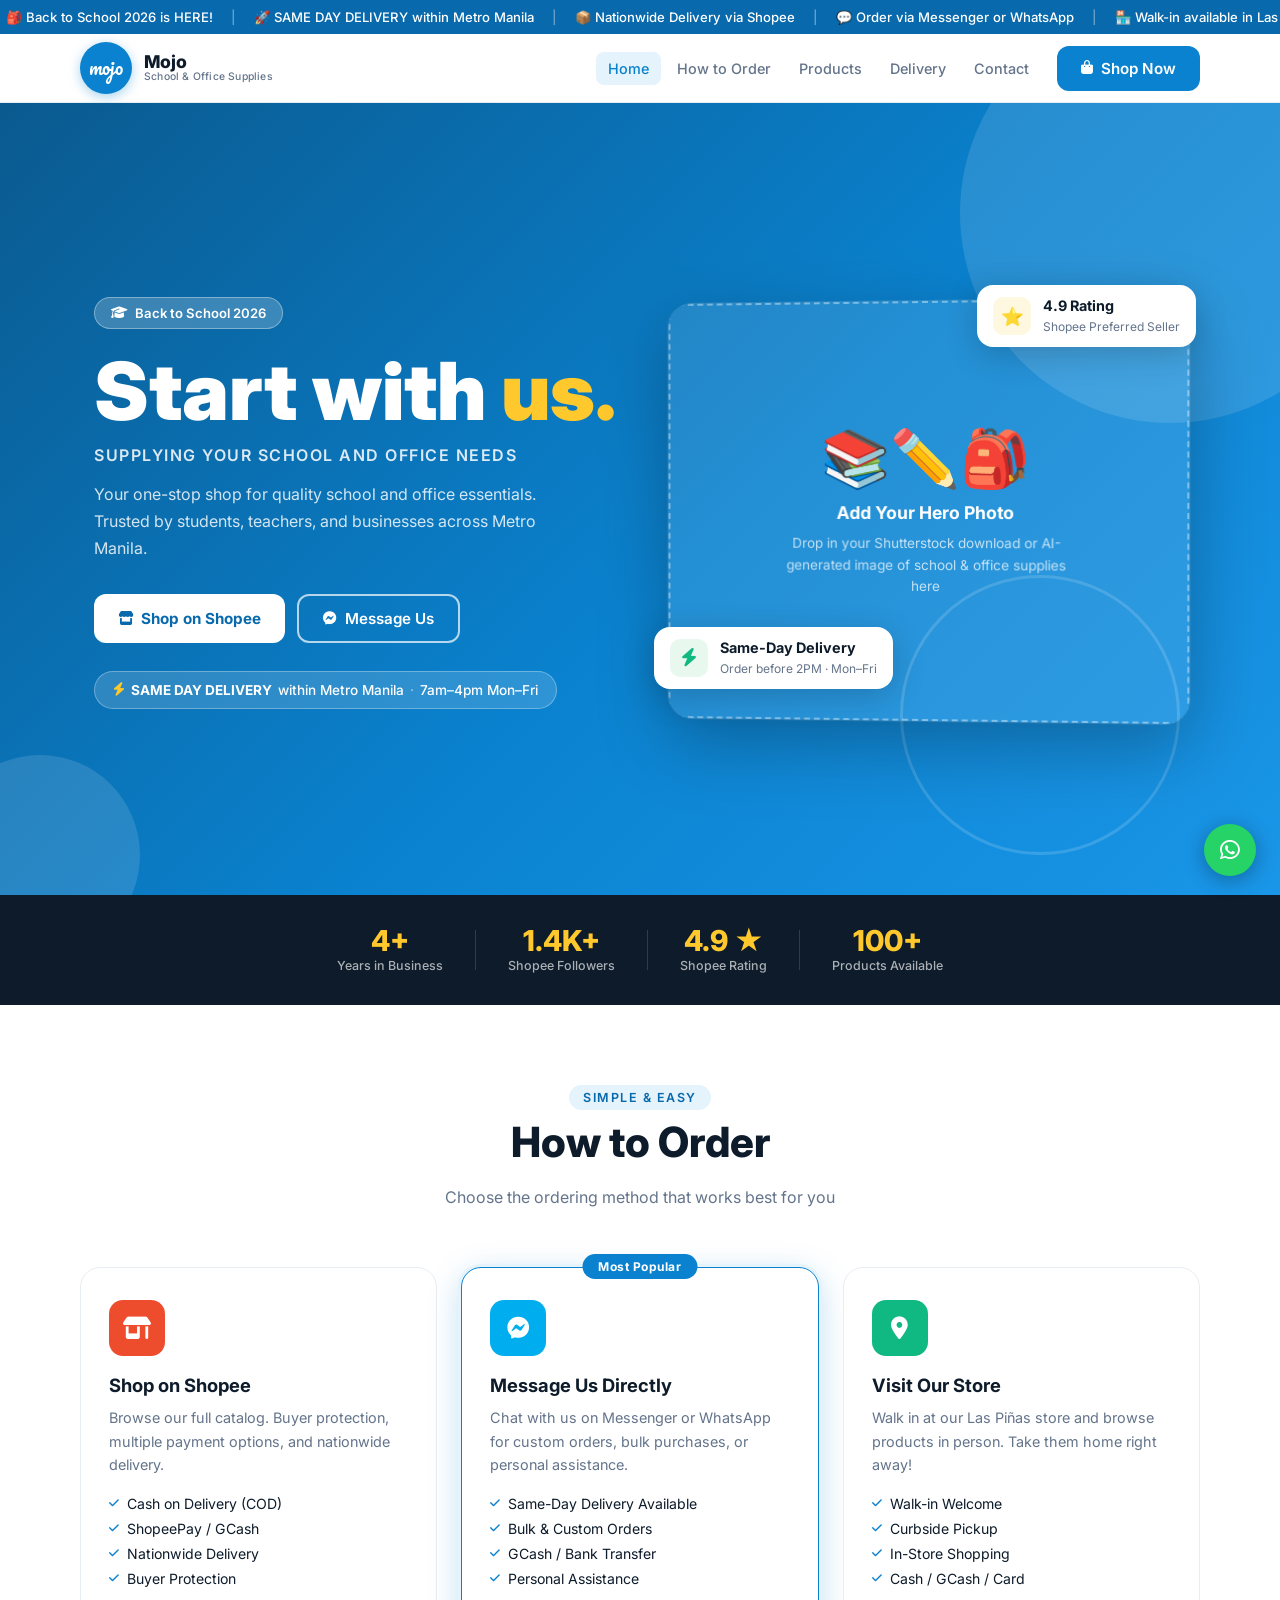
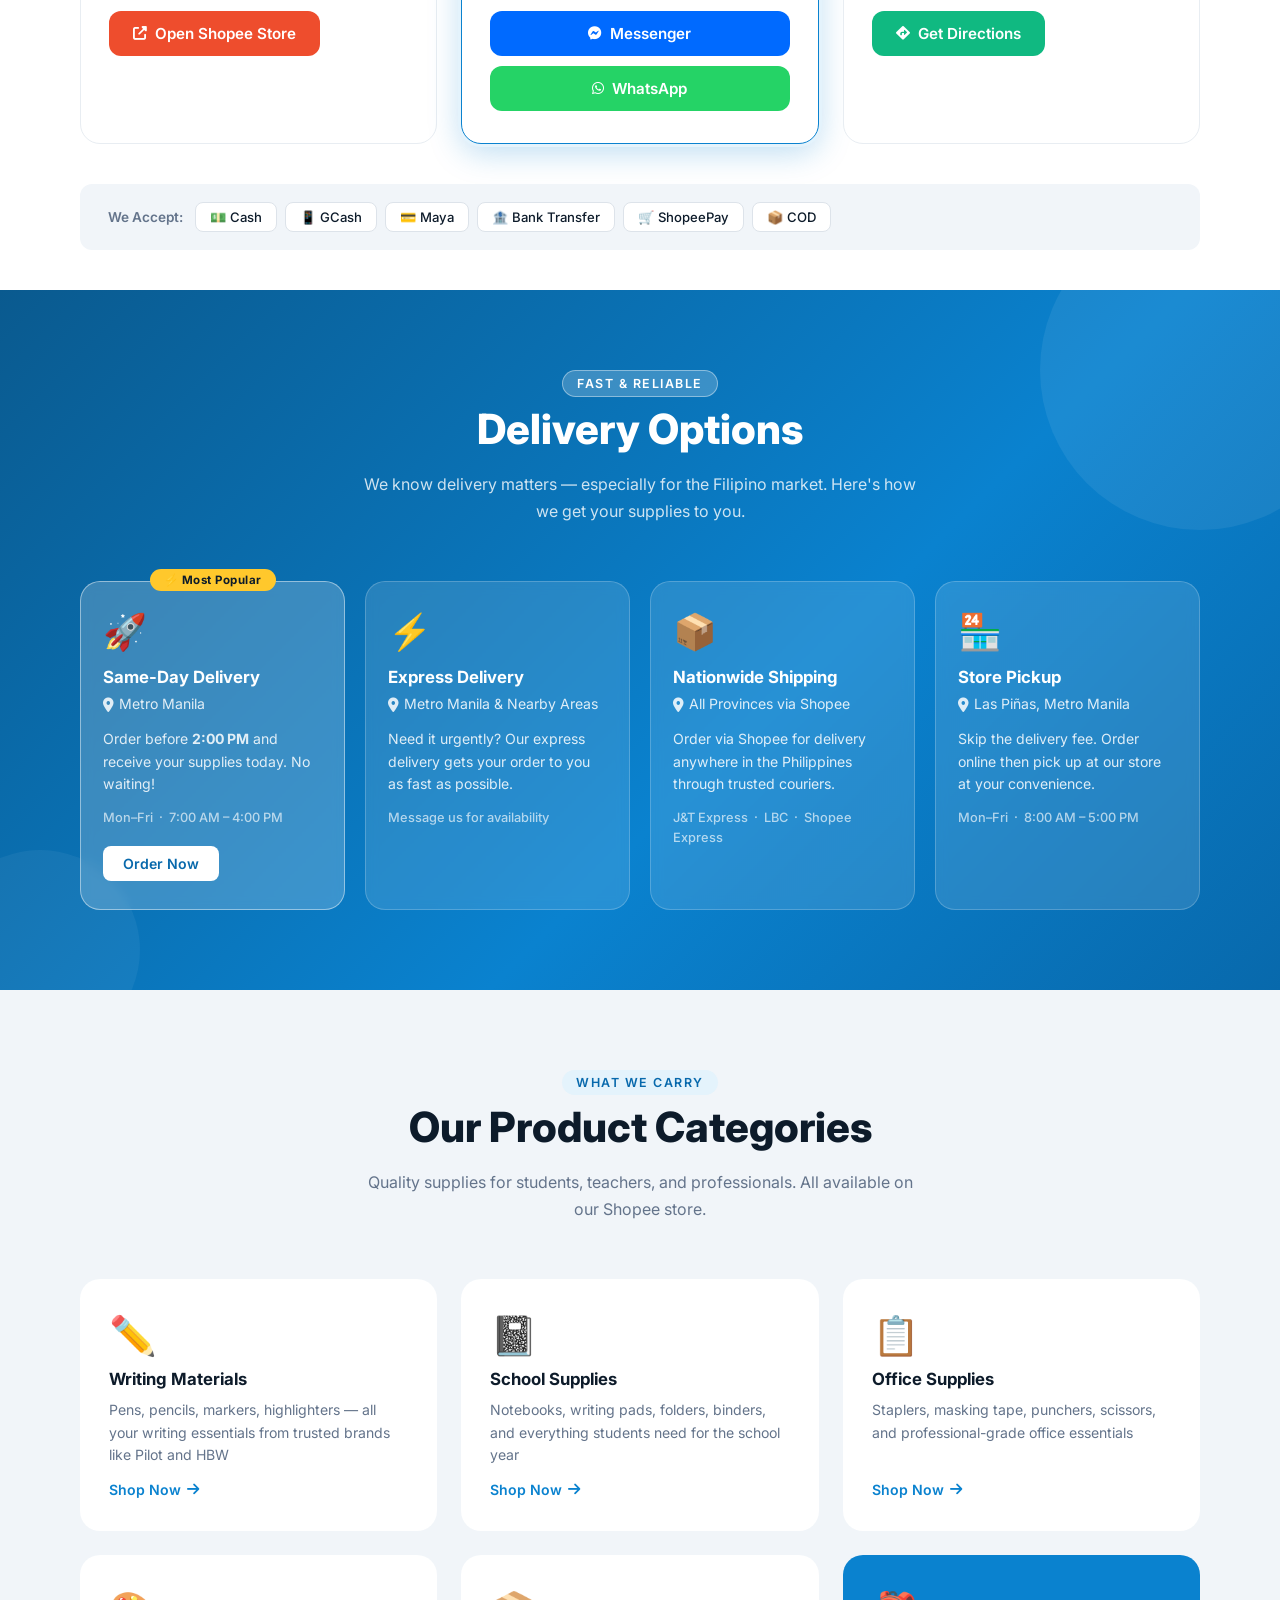
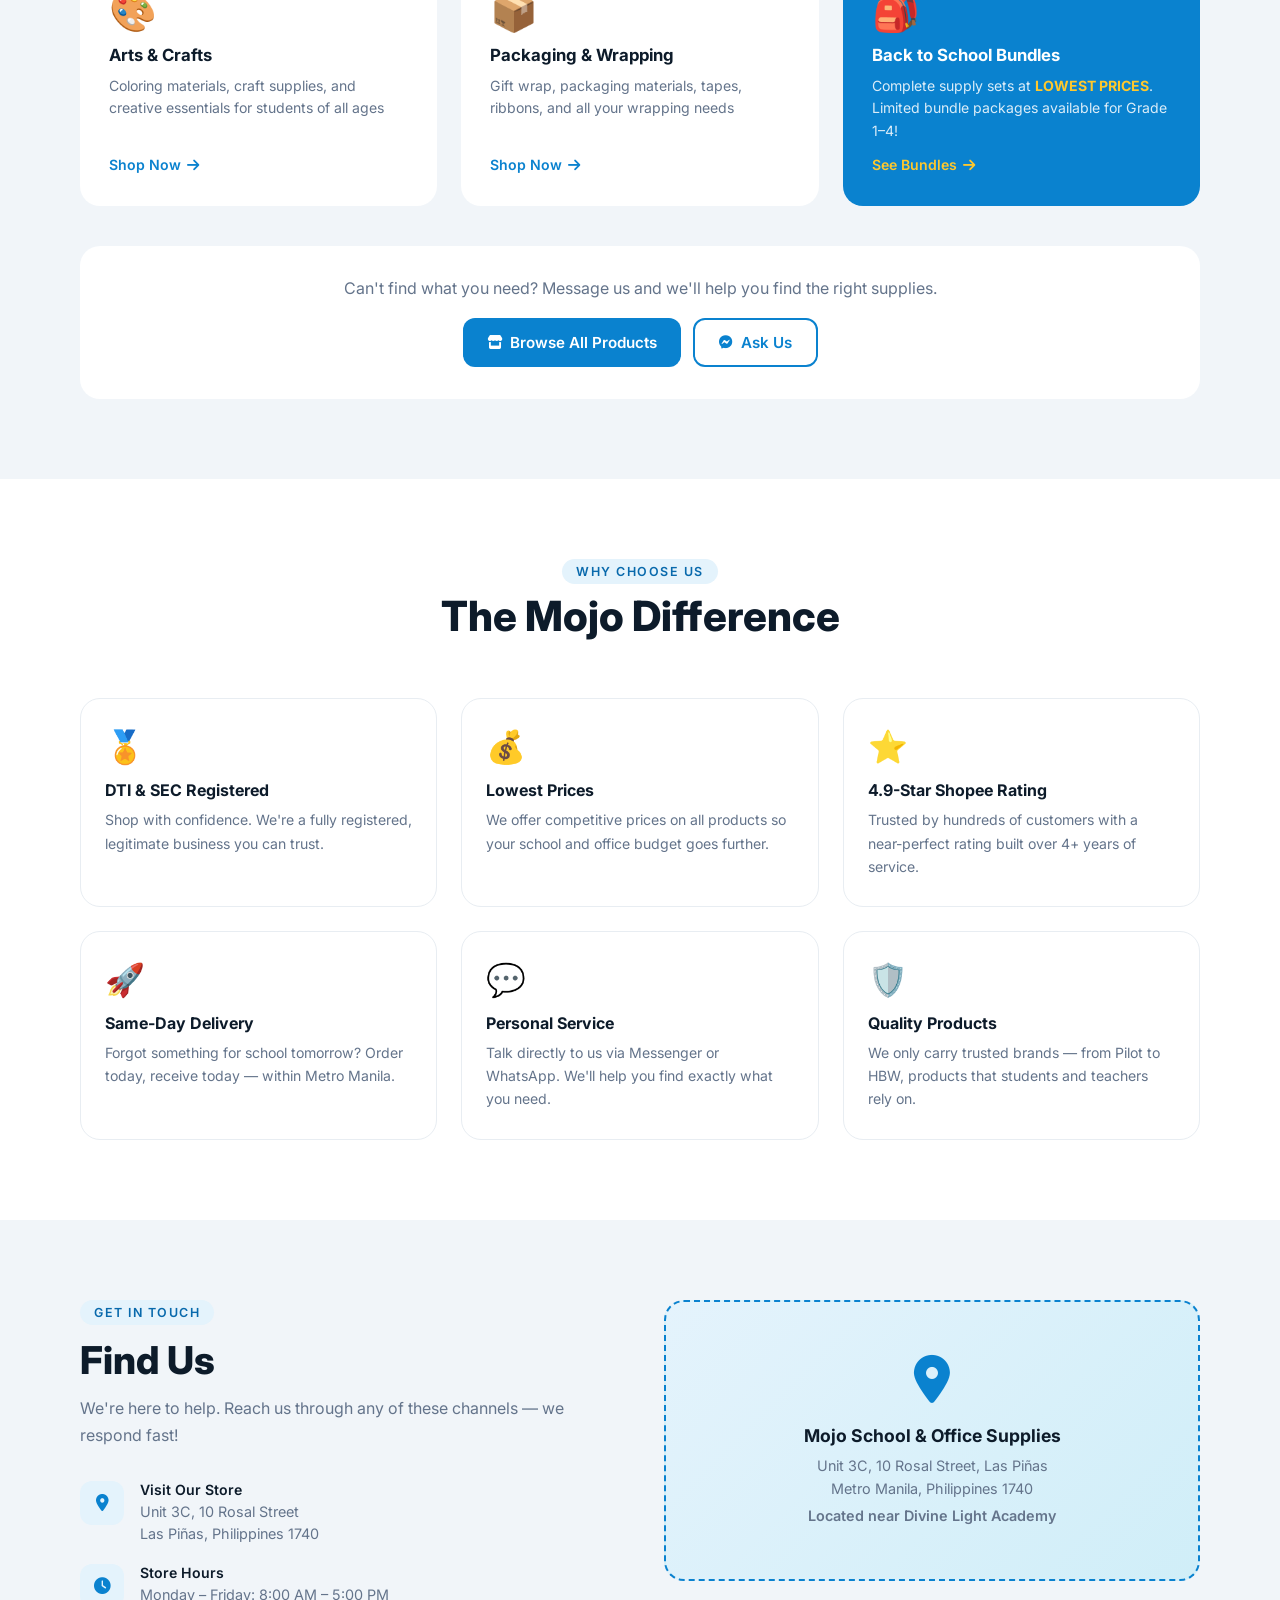
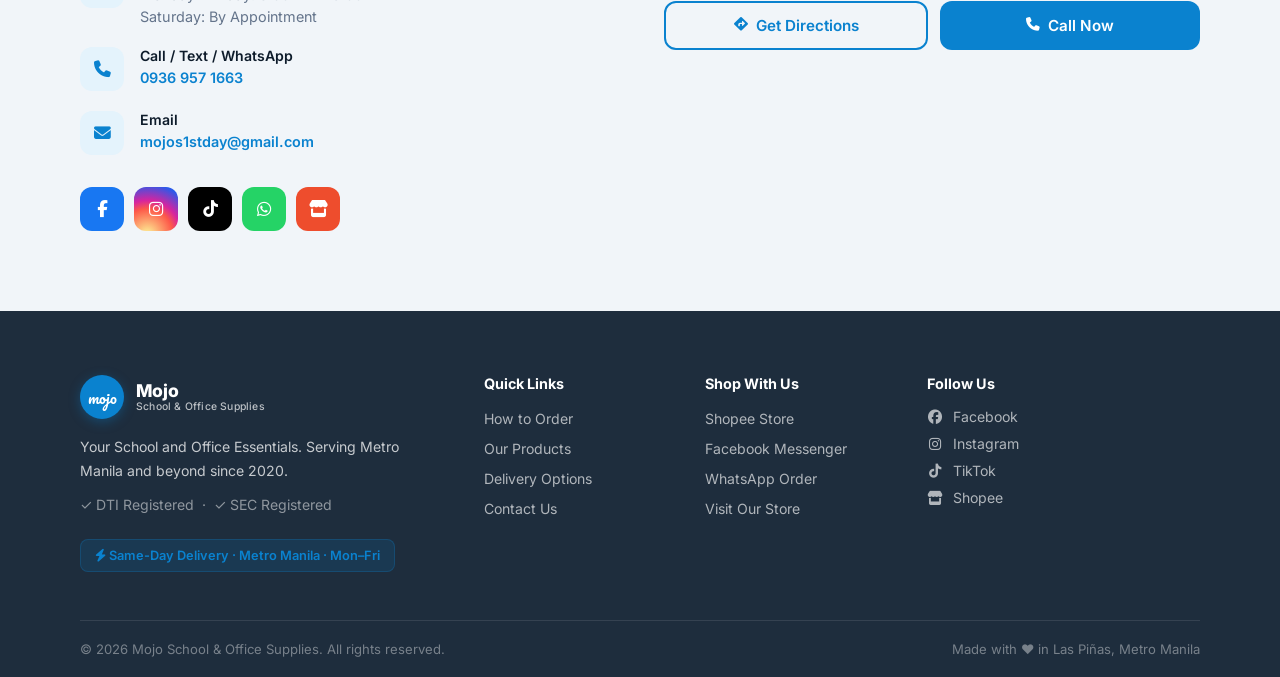
==== index.html @ 527808bf "Initial launch: Mojo School & Office Supplies website Static single-page site with hero, how-to-orde" ====
<!DOCTYPE html>
<html lang="en">
<head>
  <meta charset="UTF-8" />
  <meta name="viewport" content="width=device-width, initial-scale=1.0" />
  <meta name="description" content="Mojo School & Office Supplies — Your one-stop shop for school and office essentials in Las Piñas, Metro Manila. SAME DAY delivery within Metro Manila!" />
  <meta name="keywords" content="school supplies Las Piñas, office supplies Metro Manila, back to school Philippines, same day delivery school supplies, Mojo supplies" />
  <meta property="og:title" content="Mojo School & Office Supplies | Start with Us" />
  <meta property="og:description" content="Your one-stop shop for quality school and office essentials. SAME DAY delivery within Metro Manila!" />
  <meta property="og:type" content="website" />
  <title>Mojo School & Office Supplies | Start with Us</title>

  <link rel="preconnect" href="https://fonts.googleapis.com" />
  <link rel="preconnect" href="https://fonts.gstatic.com" crossorigin />
  <link href="https://fonts.googleapis.com/css2?family=Inter:wght@300;400;500;600;700;800;900&family=Pacifico&display=swap" rel="stylesheet" />
  <link rel="stylesheet" href="https://cdnjs.cloudflare.com/ajax/libs/font-awesome/6.5.0/css/all.min.css" />
  <link rel="stylesheet" href="style.css" />
</head>
<body>

  <!-- ░░░ ANNOUNCEMENT BAR ░░░ -->
  <div class="announcement-bar">
    <div class="announcement-track">
      <span>🎒 Back to School 2026 is HERE!</span>
      <span class="sep">|</span>
      <span>🚀 SAME DAY DELIVERY within Metro Manila</span>
      <span class="sep">|</span>
      <span>📦 Nationwide Delivery via Shopee</span>
      <span class="sep">|</span>
      <span>💬 Order via Messenger or WhatsApp</span>
      <span class="sep">|</span>
      <span>🏪 Walk-in available in Las Piñas</span>
      <span class="sep">|</span>
      <span>🎒 Back to School 2026 is HERE!</span>
      <span class="sep">|</span>
      <span>🚀 SAME DAY DELIVERY within Metro Manila</span>
      <span class="sep">|</span>
      <span>📦 Nationwide Delivery via Shopee</span>
      <span class="sep">|</span>
      <span>💬 Order via Messenger or WhatsApp</span>
      <span class="sep">|</span>
      <span>🏪 Walk-in available in Las Piñas</span>
      <span class="sep">|</span>
    </div>
  </div>

  <!-- ░░░ NAVIGATION ░░░ -->
  <nav class="navbar" id="navbar">
    <div class="container nav-inner">
      <a href="#home" class="nav-brand">
        <div class="logo-circle">
          <span class="logo-text">mojo</span>
        </div>
        <div>
          <div class="brand-name">Mojo</div>
          <div class="brand-sub">School &amp; Office Supplies</div>
        </div>
      </a>

      <button class="nav-toggle" id="navToggle" aria-label="Open menu">
        <span></span><span></span><span></span>
      </button>

      <div class="nav-menu" id="navMenu">
        <ul class="nav-links">
          <li><a href="#home" class="nav-link">Home</a></li>
          <li><a href="#how-to-order" class="nav-link">How to Order</a></li>
          <li><a href="#products" class="nav-link">Products</a></li>
          <li><a href="#delivery" class="nav-link">Delivery</a></li>
          <li><a href="#contact" class="nav-link">Contact</a></li>
        </ul>
        <a href="https://shopee.ph/mojo.sosupplies" target="_blank" rel="noopener" class="btn btn-primary">
          <i class="fas fa-shopping-bag"></i> Shop Now
        </a>
      </div>
    </div>
  </nav>

  <!-- ░░░ HERO ░░░ -->
  <section class="hero" id="home">
    <div class="hero-circle hero-circle-tr"></div>
    <div class="hero-circle hero-circle-bl"></div>
    <div class="hero-ring hero-ring-br"></div>

    <div class="container hero-inner">
      <div class="hero-content fade-up">
        <div class="hero-badge">
          <i class="fas fa-graduation-cap"></i> Back to School 2026
        </div>
        <h1 class="hero-title">
          Start with <span class="text-yellow">us.</span>
        </h1>
        <p class="hero-tagline">Supplying Your School and Office Needs</p>
        <p class="hero-desc">
          Your one-stop shop for quality school and office essentials.
          Trusted by students, teachers, and businesses across Metro Manila.
        </p>

        <div class="hero-actions">
          <a href="https://shopee.ph/mojo.sosupplies" target="_blank" rel="noopener" class="btn btn-white">
            <i class="fas fa-store"></i> Shop on Shopee
          </a>
          <a href="https://m.me/mojo.sosupplies" target="_blank" rel="noopener" class="btn btn-outline-white">
            <i class="fab fa-facebook-messenger"></i> Message Us
          </a>
        </div>

        <div class="hero-delivery-pill">
          <i class="fas fa-bolt"></i>
          <strong>SAME DAY DELIVERY</strong> within Metro Manila
          <span class="pill-sep">·</span>
          7am–4pm Mon–Fri
        </div>
      </div>

      <!-- 📸 HERO IMAGE — replace the placeholder below with your photo -->
      <!-- Option A: <img src="your-photo.jpg" alt="Mojo School Supplies" class="hero-img"> inside .hero-img-wrap -->
      <!-- Option B: Keep the placeholder div until your image is ready -->
      <div class="hero-visual fade-up delay-200">
        <div class="hero-img-wrap">
          <!-- ↓↓↓ REPLACE THIS div with an <img> once you have your Shutterstock / AI photo ↓↓↓ -->
          <div class="hero-img-placeholder">
            <div class="ph-emoji">📚✏️🎒</div>
            <h3>Add Your Hero Photo</h3>
            <p>Drop in your Shutterstock download or AI-generated image of school &amp; office supplies here</p>
          </div>
        </div>

        <!-- Floating badge — top right -->
        <div class="hero-float-badge hero-float-badge-1">
          <div class="hfb-icon" style="background:#FFF8E0;">⭐</div>
          <div class="hfb-text">
            <strong>4.9 Rating</strong>
            <span>Shopee Preferred Seller</span>
          </div>
        </div>

        <!-- Floating badge — bottom left -->
        <div class="hero-float-badge hero-float-badge-2">
          <div class="hfb-icon" style="background:#E8F8EF;"><i class="fas fa-bolt" style="color:#10B981;"></i></div>
          <div class="hfb-text">
            <strong>Same-Day Delivery</strong>
            <span>Order before 2PM · Mon–Fri</span>
          </div>
        </div>
      </div>
    </div>
  </section>

  <!-- ░░░ STATS STRIP ░░░ -->
  <div class="stats-strip">
    <div class="container stats-inner">
      <div class="stat-item">
        <span class="stat-num">4+</span>
        <span class="stat-label">Years in Business</span>
      </div>
      <div class="stat-divider"></div>
      <div class="stat-item">
        <span class="stat-num">1.4K+</span>
        <span class="stat-label">Shopee Followers</span>
      </div>
      <div class="stat-divider"></div>
      <div class="stat-item">
        <span class="stat-num">4.9 ★</span>
        <span class="stat-label">Shopee Rating</span>
      </div>
      <div class="stat-divider"></div>
      <div class="stat-item">
        <span class="stat-num">100+</span>
        <span class="stat-label">Products Available</span>
      </div>
    </div>
  </div>

  <!-- ░░░ HOW TO ORDER ░░░ -->
  <section class="section how-to-order" id="how-to-order">
    <div class="container">
      <div class="section-header fade-up">
        <span class="section-tag">Simple &amp; Easy</span>
        <h2>How to Order</h2>
        <p>Choose the ordering method that works best for you</p>
      </div>

      <div class="order-grid">

        <!-- Shopee -->
        <div class="order-card fade-up">
          <div class="order-icon" style="background:#EE4D2D">
            <i class="fas fa-store-alt"></i>
          </div>
          <h3>Shop on Shopee</h3>
          <p>Browse our full catalog. Buyer protection, multiple payment options, and nationwide delivery.</p>
          <ul class="feature-list">
            <li><i class="fas fa-check"></i> Cash on Delivery (COD)</li>
            <li><i class="fas fa-check"></i> ShopeePay / GCash</li>
            <li><i class="fas fa-check"></i> Nationwide Delivery</li>
            <li><i class="fas fa-check"></i> Buyer Protection</li>
          </ul>
          <a href="https://shopee.ph/mojo.sosupplies" target="_blank" rel="noopener" class="btn btn-shopee">
            <i class="fas fa-external-link-alt"></i> Open Shopee Store
          </a>
        </div>

        <!-- Messenger — featured -->
        <div class="order-card order-card-featured fade-up delay-100">
          <div class="featured-badge">Most Popular</div>
          <div class="order-icon" style="background:#00AEEF">
            <i class="fab fa-facebook-messenger"></i>
          </div>
          <h3>Message Us Directly</h3>
          <p>Chat with us on Messenger or WhatsApp for custom orders, bulk purchases, or personal assistance.</p>
          <ul class="feature-list">
            <li><i class="fas fa-check"></i> Same-Day Delivery Available</li>
            <li><i class="fas fa-check"></i> Bulk &amp; Custom Orders</li>
            <li><i class="fas fa-check"></i> GCash / Bank Transfer</li>
            <li><i class="fas fa-check"></i> Personal Assistance</li>
          </ul>
          <div class="order-btn-row">
            <a href="https://m.me/mojo.sosupplies" target="_blank" rel="noopener" class="btn btn-messenger">
              <i class="fab fa-facebook-messenger"></i> Messenger
            </a>
            <a href="https://wa.me/639369571663" target="_blank" rel="noopener" class="btn btn-whatsapp">
              <i class="fab fa-whatsapp"></i> WhatsApp
            </a>
          </div>
        </div>

        <!-- Walk-in -->
        <div class="order-card fade-up delay-200">
          <div class="order-icon" style="background:#10B981">
            <i class="fas fa-map-marker-alt"></i>
          </div>
          <h3>Visit Our Store</h3>
          <p>Walk in at our Las Piñas store and browse products in person. Take them home right away!</p>
          <ul class="feature-list">
            <li><i class="fas fa-check"></i> Walk-in Welcome</li>
            <li><i class="fas fa-check"></i> Curbside Pickup</li>
            <li><i class="fas fa-check"></i> In-Store Shopping</li>
            <li><i class="fas fa-check"></i> Cash / GCash / Card</li>
          </ul>
          <a href="https://maps.google.com/?q=10+Rosal+Street,+Las+Piñas,+Metro+Manila" target="_blank" rel="noopener" class="btn btn-maps">
            <i class="fas fa-directions"></i> Get Directions
          </a>
        </div>

      </div>

      <!-- Payment Methods -->
      <div class="payment-bar fade-up">
        <span class="payment-label">We Accept:</span>
        <div class="payment-badges">
          <span class="payment-badge">💵 Cash</span>
          <span class="payment-badge">📱 GCash</span>
          <span class="payment-badge">💳 Maya</span>
          <span class="payment-badge">🏦 Bank Transfer</span>
          <span class="payment-badge">🛒 ShopeePay</span>
          <span class="payment-badge">📦 COD</span>
        </div>
      </div>
    </div>
  </section>

  <!-- ░░░ DELIVERY SECTION ░░░ -->
  <section class="delivery-section" id="delivery">
    <div class="container">
      <div class="section-header section-header-white fade-up">
        <span class="section-tag-white">Fast &amp; Reliable</span>
        <h2>Delivery Options</h2>
        <p>We know delivery matters — especially for the Filipino market. Here's how we get your supplies to you.</p>
      </div>

      <div class="delivery-grid">

        <div class="delivery-card delivery-featured fade-up">
          <div class="delivery-badge-top">⚡ Most Popular</div>
          <div class="delivery-emoji">🚀</div>
          <h3>Same-Day Delivery</h3>
          <p class="delivery-area"><i class="fas fa-map-marker-alt"></i> Metro Manila</p>
          <p>Order before <strong>2:00 PM</strong> and receive your supplies today. No waiting!</p>
          <p class="delivery-sched">Mon–Fri &nbsp;·&nbsp; 7:00 AM – 4:00 PM</p>
          <a href="https://m.me/mojo.sosupplies" target="_blank" rel="noopener" class="btn btn-white-sm">
            Order Now
          </a>
        </div>

        <div class="delivery-card fade-up delay-100">
          <div class="delivery-emoji">⚡</div>
          <h3>Express Delivery</h3>
          <p class="delivery-area"><i class="fas fa-map-marker-alt"></i> Metro Manila &amp; Nearby Areas</p>
          <p>Need it urgently? Our express delivery gets your order to you as fast as possible.</p>
          <p class="delivery-sched">Message us for availability</p>
        </div>

        <div class="delivery-card fade-up delay-200">
          <div class="delivery-emoji">📦</div>
          <h3>Nationwide Shipping</h3>
          <p class="delivery-area"><i class="fas fa-map-marker-alt"></i> All Provinces via Shopee</p>
          <p>Order via Shopee for delivery anywhere in the Philippines through trusted couriers.</p>
          <p class="delivery-sched">J&amp;T Express &nbsp;·&nbsp; LBC &nbsp;·&nbsp; Shopee Express</p>
        </div>

        <div class="delivery-card fade-up delay-300">
          <div class="delivery-emoji">🏪</div>
          <h3>Store Pickup</h3>
          <p class="delivery-area"><i class="fas fa-map-marker-alt"></i> Las Piñas, Metro Manila</p>
          <p>Skip the delivery fee. Order online then pick up at our store at your convenience.</p>
          <p class="delivery-sched">Mon–Fri &nbsp;·&nbsp; 8:00 AM – 5:00 PM</p>
        </div>

      </div>
    </div>
  </section>

  <!-- ░░░ PRODUCTS ░░░ -->
  <section class="section products-section" id="products">
    <div class="container">
      <div class="section-header fade-up">
        <span class="section-tag">What We Carry</span>
        <h2>Our Product Categories</h2>
        <p>Quality supplies for students, teachers, and professionals. All available on our Shopee store.</p>
      </div>

      <div class="products-grid">

        <a href="https://shopee.ph/mojo.sosupplies" target="_blank" rel="noopener" class="product-card fade-up">
          <div class="product-emoji">✏️</div>
          <h3>Writing Materials</h3>
          <p>Pens, pencils, markers, highlighters — all your writing essentials from trusted brands like Pilot and HBW</p>
          <span class="product-cta">Shop Now <i class="fas fa-arrow-right"></i></span>
        </a>

        <a href="https://shopee.ph/mojo.sosupplies" target="_blank" rel="noopener" class="product-card fade-up delay-100">
          <div class="product-emoji">📓</div>
          <h3>School Supplies</h3>
          <p>Notebooks, writing pads, folders, binders, and everything students need for the school year</p>
          <span class="product-cta">Shop Now <i class="fas fa-arrow-right"></i></span>
        </a>

        <a href="https://shopee.ph/mojo.sosupplies" target="_blank" rel="noopener" class="product-card fade-up delay-200">
          <div class="product-emoji">📋</div>
          <h3>Office Supplies</h3>
          <p>Staplers, masking tape, punchers, scissors, and professional-grade office essentials</p>
          <span class="product-cta">Shop Now <i class="fas fa-arrow-right"></i></span>
        </a>

        <a href="https://shopee.ph/mojo.sosupplies" target="_blank" rel="noopener" class="product-card fade-up">
          <div class="product-emoji">🎨</div>
          <h3>Arts &amp; Crafts</h3>
          <p>Coloring materials, craft supplies, and creative essentials for students of all ages</p>
          <span class="product-cta">Shop Now <i class="fas fa-arrow-right"></i></span>
        </a>

        <a href="https://shopee.ph/mojo.sosupplies" target="_blank" rel="noopener" class="product-card fade-up delay-100">
          <div class="product-emoji">📦</div>
          <h3>Packaging &amp; Wrapping</h3>
          <p>Gift wrap, packaging materials, tapes, ribbons, and all your wrapping needs</p>
          <span class="product-cta">Shop Now <i class="fas fa-arrow-right"></i></span>
        </a>

        <a href="https://shopee.ph/mojo.sosupplies" target="_blank" rel="noopener" class="product-card product-card-featured fade-up delay-200">
          <div class="product-emoji">🎒</div>
          <h3>Back to School Bundles</h3>
          <p>Complete supply sets at <strong>LOWEST PRICES</strong>. Limited bundle packages available for Grade 1–4!</p>
          <span class="product-cta">See Bundles <i class="fas fa-arrow-right"></i></span>
        </a>

      </div>

      <div class="products-cta fade-up">
        <p>Can't find what you need? Message us and we'll help you find the right supplies.</p>
        <div class="products-cta-btns">
          <a href="https://shopee.ph/mojo.sosupplies" target="_blank" rel="noopener" class="btn btn-primary">
            <i class="fas fa-store"></i> Browse All Products
          </a>
          <a href="https://m.me/mojo.sosupplies" target="_blank" rel="noopener" class="btn btn-outline-blue">
            <i class="fab fa-facebook-messenger"></i> Ask Us
          </a>
        </div>
      </div>
    </div>
  </section>

  <!-- ░░░ WHY MOJO ░░░ -->
  <section class="section why-section">
    <div class="container">
      <div class="section-header fade-up">
        <span class="section-tag">Why Choose Us</span>
        <h2>The Mojo Difference</h2>
      </div>

      <div class="why-grid">
        <div class="why-card fade-up">
          <div class="why-emoji">🏅</div>
          <h3>DTI &amp; SEC Registered</h3>
          <p>Shop with confidence. We're a fully registered, legitimate business you can trust.</p>
        </div>
        <div class="why-card fade-up delay-100">
          <div class="why-emoji">💰</div>
          <h3>Lowest Prices</h3>
          <p>We offer competitive prices on all products so your school and office budget goes further.</p>
        </div>
        <div class="why-card fade-up delay-200">
          <div class="why-emoji">⭐</div>
          <h3>4.9-Star Shopee Rating</h3>
          <p>Trusted by hundreds of customers with a near-perfect rating built over 4+ years of service.</p>
        </div>
        <div class="why-card fade-up">
          <div class="why-emoji">🚀</div>
          <h3>Same-Day Delivery</h3>
          <p>Forgot something for school tomorrow? Order today, receive today — within Metro Manila.</p>
        </div>
        <div class="why-card fade-up delay-100">
          <div class="why-emoji">💬</div>
          <h3>Personal Service</h3>
          <p>Talk directly to us via Messenger or WhatsApp. We'll help you find exactly what you need.</p>
        </div>
        <div class="why-card fade-up delay-200">
          <div class="why-emoji">🛡️</div>
          <h3>Quality Products</h3>
          <p>We only carry trusted brands — from Pilot to HBW, products that students and teachers rely on.</p>
        </div>
      </div>
    </div>
  </section>

  <!-- ░░░ CONTACT ░░░ -->
  <section class="section contact-section" id="contact">
    <div class="container">
      <div class="contact-grid">

        <div class="contact-info fade-up">
          <span class="section-tag">Get in Touch</span>
          <h2>Find Us</h2>
          <p class="contact-intro">We're here to help. Reach us through any of these channels — we respond fast!</p>

          <div class="contact-list">
            <div class="contact-item">
              <div class="contact-icon-wrap"><i class="fas fa-map-marker-alt"></i></div>
              <div>
                <h4>Visit Our Store</h4>
                <p>Unit 3C, 10 Rosal Street<br />Las Piñas, Philippines 1740</p>
              </div>
            </div>
            <div class="contact-item">
              <div class="contact-icon-wrap"><i class="fas fa-clock"></i></div>
              <div>
                <h4>Store Hours</h4>
                <p>Monday – Friday: 8:00 AM – 5:00 PM<br />Saturday: By Appointment</p>
              </div>
            </div>
            <div class="contact-item">
              <div class="contact-icon-wrap"><i class="fas fa-phone"></i></div>
              <div>
                <h4>Call / Text / WhatsApp</h4>
                <a href="tel:+639369571663">0936 957 1663</a>
              </div>
            </div>
            <div class="contact-item">
              <div class="contact-icon-wrap"><i class="fas fa-envelope"></i></div>
              <div>
                <h4>Email</h4>
                <a href="mailto:mojos1stday@gmail.com">mojos1stday@gmail.com</a>
              </div>
            </div>
          </div>

          <div class="social-row">
            <a href="https://www.facebook.com/mojo.sosupplies" target="_blank" rel="noopener" class="social-btn" style="background:#1877F2" aria-label="Facebook">
              <i class="fab fa-facebook-f"></i>
            </a>
            <a href="https://www.instagram.com/mojo.sosupplies" target="_blank" rel="noopener" class="social-btn" style="background:radial-gradient(circle at 30% 107%,#fdf497 0%,#fd5949 45%,#d6249f 60%,#285AEB 90%)" aria-label="Instagram">
              <i class="fab fa-instagram"></i>
            </a>
            <a href="https://www.tiktok.com/@mojo.sosupplies" target="_blank" rel="noopener" class="social-btn" style="background:#000" aria-label="TikTok">
              <i class="fab fa-tiktok"></i>
            </a>
            <a href="https://wa.me/639369571663" target="_blank" rel="noopener" class="social-btn" style="background:#25D366" aria-label="WhatsApp">
              <i class="fab fa-whatsapp"></i>
            </a>
            <a href="https://shopee.ph/mojo.sosupplies" target="_blank" rel="noopener" class="social-btn" style="background:#EE4D2D" aria-label="Shopee">
              <i class="fas fa-store"></i>
            </a>
          </div>
        </div>

        <div class="contact-map-area fade-up delay-200">
          <div class="map-placeholder">
            <div class="map-pin-icon"><i class="fas fa-map-marker-alt"></i></div>
            <h3>Mojo School &amp; Office Supplies</h3>
            <p>Unit 3C, 10 Rosal Street, Las Piñas<br />Metro Manila, Philippines 1740</p>
            <p class="map-note">Located near Divine Light Academy</p>
          </div>
          <div class="map-actions">
            <a href="https://maps.google.com/?q=10+Rosal+Street+Las+Piñas+Metro+Manila+Philippines" target="_blank" rel="noopener" class="btn btn-outline-blue">
              <i class="fas fa-directions"></i> Get Directions
            </a>
            <a href="tel:+639369571663" class="btn btn-primary">
              <i class="fas fa-phone"></i> Call Now
            </a>
          </div>
        </div>

      </div>
    </div>
  </section>

  <!-- ░░░ FOOTER ░░░ -->
  <footer class="footer">
    <div class="container">
      <div class="footer-grid">

        <div class="footer-brand">
          <div class="footer-logo">
            <div class="logo-circle logo-circle-sm">
              <span class="logo-text">mojo</span>
            </div>
            <div>
              <div class="brand-name" style="color:#fff">Mojo</div>
              <div class="brand-sub" style="color:rgba(255,255,255,0.7)">School &amp; Office Supplies</div>
            </div>
          </div>
          <p>Your School and Office Essentials. Serving Metro Manila and beyond since 2020.</p>
          <p class="footer-reg">✓ DTI Registered &nbsp;·&nbsp; ✓ SEC Registered</p>
          <div class="footer-delivery-note">
            <i class="fas fa-bolt"></i> Same-Day Delivery · Metro Manila · Mon–Fri
          </div>
        </div>

        <div class="footer-col">
          <h4>Quick Links</h4>
          <ul>
            <li><a href="#how-to-order">How to Order</a></li>
            <li><a href="#products">Our Products</a></li>
            <li><a href="#delivery">Delivery Options</a></li>
            <li><a href="#contact">Contact Us</a></li>
          </ul>
        </div>

        <div class="footer-col">
          <h4>Shop With Us</h4>
          <ul>
            <li><a href="https://shopee.ph/mojo.sosupplies" target="_blank">Shopee Store</a></li>
            <li><a href="https://m.me/mojo.sosupplies" target="_blank">Facebook Messenger</a></li>
            <li><a href="https://wa.me/639369571663" target="_blank">WhatsApp Order</a></li>
            <li><a href="#contact">Visit Our Store</a></li>
          </ul>
        </div>

        <div class="footer-col">
          <h4>Follow Us</h4>
          <div class="footer-social">
            <a href="https://www.facebook.com/mojo.sosupplies" target="_blank" rel="noopener"><i class="fab fa-facebook"></i> Facebook</a>
            <a href="https://www.instagram.com/mojo.sosupplies" target="_blank" rel="noopener"><i class="fab fa-instagram"></i> Instagram</a>
            <a href="https://www.tiktok.com/@mojo.sosupplies" target="_blank" rel="noopener"><i class="fab fa-tiktok"></i> TikTok</a>
            <a href="https://shopee.ph/mojo.sosupplies" target="_blank" rel="noopener"><i class="fas fa-store"></i> Shopee</a>
          </div>
        </div>

      </div>

      <div class="footer-bottom">
        <p>© 2026 Mojo School &amp; Office Supplies. All rights reserved.</p>
        <p>Made with ❤️ in Las Piñas, Metro Manila</p>
      </div>
    </div>
  </footer>

  <!-- ░░░ FLOATING BUTTONS ░░░ -->
  <a href="https://wa.me/639369571663" target="_blank" rel="noopener" class="fab-btn fab-wa" aria-label="Chat on WhatsApp">
    <i class="fab fa-whatsapp"></i>
  </a>

  <button class="fab-btn fab-top" id="backToTop" aria-label="Back to top" style="display:none">
    <i class="fas fa-arrow-up"></i>
  </button>

  <script src="script.js"></script>
</body>
</html>
---- style.css ----
/* ============================================================
   MOJO SCHOOL & OFFICE SUPPLIES — Main Stylesheet
   Brand: Blue #1455AE · Yellow #FFC82C · White #FFFFFF
   ============================================================ */

/* ── Variables ─────────────────────────────────────────────── */
:root {
  --blue:        #0A82CF;
  --blue-dark:   #0869AC;
  --blue-darker: #0A5A8F;
  --blue-light:  #E4F3FC;
  --yellow:      #FFC82C;
  --yellow-dark: #E6A800;
  --white:       #FFFFFF;
  --dark:        #0D1B2A;
  --dark-2:      #1E2D3D;
  --gray:        #64748B;
  --gray-light:  #F1F5F9;
  --green:       #10B981;
  --shopee-red:  #EE4D2D;
  --wa-green:    #25D366;
  --messenger:   #006AFF;

  --radius:      12px;
  --radius-lg:   20px;
  --shadow-sm:   0 2px 8px rgba(0,0,0,0.08);
  --shadow:      0 4px 20px rgba(0,0,0,0.12);
  --shadow-blue: 0 8px 32px rgba(10,130,207,0.28);

  --max-w:       1160px;
  --transition:  0.3s ease;
}

/* ── Reset & Base ───────────────────────────────────────────── */
*, *::before, *::after { box-sizing: border-box; margin: 0; padding: 0; }

html { scroll-behavior: smooth; }

body {
  font-family: 'Inter', sans-serif;
  font-size: 16px;
  color: var(--dark);
  background: var(--white);
  overflow-x: hidden;
}

img { max-width: 100%; display: block; }
a  { text-decoration: none; color: inherit; }
ul { list-style: none; }
button { cursor: pointer; border: none; background: none; font-family: inherit; }

/* ── Container ──────────────────────────────────────────────── */
.container {
  max-width: var(--max-w);
  margin: 0 auto;
  padding: 0 20px;
}

/* ── Sections ───────────────────────────────────────────────── */
.section { padding: 80px 0; }

.section-header {
  text-align: center;
  margin-bottom: 56px;
}
.section-header h2 {
  font-size: clamp(1.8rem, 4vw, 2.6rem);
  font-weight: 800;
  color: var(--dark);
  line-height: 1.2;
  margin: 8px 0 16px;
}
.section-header p {
  font-size: 1rem;
  color: var(--gray);
  max-width: 560px;
  margin: 0 auto;
  line-height: 1.7;
}
.section-header-white h2 { color: var(--white); }
.section-header-white p  { color: rgba(255,255,255,0.8); }

.section-tag {
  display: inline-block;
  background: var(--blue-light);
  color: var(--blue-dark);
  font-size: 0.78rem;
  font-weight: 600;
  text-transform: uppercase;
  letter-spacing: 1.5px;
  padding: 5px 14px;
  border-radius: 100px;
}
.section-tag-white {
  display: inline-block;
  background: rgba(255,255,255,0.2);
  color: var(--white);
  font-size: 0.78rem;
  font-weight: 600;
  text-transform: uppercase;
  letter-spacing: 1.5px;
  padding: 5px 14px;
  border-radius: 100px;
  border: 1px solid rgba(255,255,255,0.4);
}

/* ── Buttons ────────────────────────────────────────────────── */
.btn {
  display: inline-flex;
  align-items: center;
  gap: 8px;
  padding: 13px 24px;
  border-radius: var(--radius);
  font-size: 0.95rem;
  font-weight: 600;
  transition: all var(--transition);
  cursor: pointer;
  white-space: nowrap;
}
.btn i { font-size: 0.9em; }

.btn-primary {
  background: var(--blue);
  color: var(--white);
}
.btn-primary:hover { background: var(--blue-dark); transform: translateY(-2px); box-shadow: var(--shadow-blue); }

.btn-white {
  background: var(--white);
  color: var(--blue-dark);
  font-weight: 700;
}
.btn-white:hover { background: var(--blue-light); transform: translateY(-2px); }

.btn-outline-white {
  background: transparent;
  color: var(--white);
  border: 2px solid rgba(255,255,255,0.7);
}
.btn-outline-white:hover { background: rgba(255,255,255,0.15); border-color: var(--white); }

.btn-outline-blue {
  background: transparent;
  color: var(--blue);
  border: 2px solid var(--blue);
}
.btn-outline-blue:hover { background: var(--blue); color: var(--white); transform: translateY(-2px); }

.btn-shopee  { background: var(--shopee-red); color: var(--white); }
.btn-shopee:hover  { background: #c93d22; transform: translateY(-2px); }

.btn-messenger { background: var(--messenger); color: var(--white); }
.btn-messenger:hover { background: #0055cc; transform: translateY(-2px); }

.btn-whatsapp { background: var(--wa-green); color: var(--white); }
.btn-whatsapp:hover { background: #1eb554; transform: translateY(-2px); }

.btn-maps { background: var(--green); color: var(--white); }
.btn-maps:hover { background: #0da472; transform: translateY(-2px); }

.btn-white-sm {
  background: var(--white);
  color: var(--blue-dark);
  padding: 9px 20px;
  font-size: 0.88rem;
  border-radius: 8px;
  font-weight: 600;
  display: inline-flex;
  align-items: center;
  gap: 6px;
  transition: all var(--transition);
}
.btn-white-sm:hover { background: var(--blue-light); transform: translateY(-2px); }

/* ── Logo ───────────────────────────────────────────────────── */
.logo-circle {
  width: 52px;
  height: 52px;
  border-radius: 50%;
  background: var(--blue);
  display: flex;
  align-items: center;
  justify-content: center;
  flex-shrink: 0;
  box-shadow: 0 3px 12px rgba(10,130,207,0.35);
}
.logo-circle-sm {
  width: 44px;
  height: 44px;
}
.logo-text {
  font-family: 'Pacifico', cursive;
  font-size: 1.1rem;
  color: var(--white);
  line-height: 1;
}
.logo-circle-sm .logo-text { font-size: 0.95rem; }

/* ── Brand Text ─────────────────────────────────────────────── */
.brand-name {
  font-size: 1.1rem;
  font-weight: 800;
  color: var(--dark);
  line-height: 1.1;
}
.brand-sub {
  font-size: 0.65rem;
  color: var(--gray);
  font-weight: 500;
  letter-spacing: 0.2px;
  line-height: 1.2;
}

/* ── Announcement Bar ───────────────────────────────────────── */
.announcement-bar {
  background: var(--blue-dark);
  color: var(--white);
  font-size: 0.82rem;
  font-weight: 500;
  padding: 9px 0;
  overflow: hidden;
  white-space: nowrap;
}
.announcement-track {
  display: inline-flex;
  align-items: center;
  gap: 0;
  animation: ticker 35s linear infinite;
}
.announcement-track span { padding: 0 6px; }
.announcement-track .sep { color: rgba(255,255,255,0.4); padding: 0 12px; }

@keyframes ticker {
  0%   { transform: translateX(0); }
  100% { transform: translateX(-50%); }
}

/* ── Navbar ─────────────────────────────────────────────────── */
.navbar {
  position: sticky;
  top: 0;
  z-index: 1000;
  background: var(--white);
  border-bottom: 1px solid #e8edf2;
  transition: box-shadow var(--transition);
}
.navbar.scrolled { box-shadow: 0 2px 20px rgba(0,0,0,0.1); }

.nav-inner {
  display: flex;
  align-items: center;
  justify-content: space-between;
  gap: 24px;
  height: 68px;
}
.nav-brand {
  display: flex;
  align-items: center;
  gap: 12px;
  flex-shrink: 0;
}

.nav-menu {
  display: flex;
  align-items: center;
  gap: 8px;
}
.nav-links {
  display: flex;
  align-items: center;
  gap: 4px;
  margin-right: 8px;
}
.nav-link {
  font-size: 0.9rem;
  font-weight: 500;
  color: var(--gray);
  padding: 8px 12px;
  border-radius: 8px;
  transition: all var(--transition);
}
.nav-link:hover, .nav-link.active {
  color: var(--blue);
  background: var(--blue-light);
}

.nav-toggle {
  display: none;
  flex-direction: column;
  gap: 5px;
  padding: 8px;
  border-radius: 8px;
  transition: background var(--transition);
}
.nav-toggle:hover { background: var(--gray-light); }
.nav-toggle span {
  display: block;
  width: 22px;
  height: 2px;
  background: var(--dark);
  border-radius: 2px;
  transition: all 0.3s;
}
.nav-toggle.open span:nth-child(1) { transform: translateY(7px) rotate(45deg); }
.nav-toggle.open span:nth-child(2) { opacity: 0; }
.nav-toggle.open span:nth-child(3) { transform: translateY(-7px) rotate(-45deg); }

/* ── Hero ───────────────────────────────────────────────────── */
.hero {
  background: linear-gradient(135deg, var(--blue-darker) 0%, var(--blue) 55%, #1A96E8 100%);
  position: relative;
  overflow: hidden;
  padding: 80px 0 72px;
  min-height: 88vh;
  display: flex;
  align-items: center;
}

/* Decorative circles */
.hero-circle {
  position: absolute;
  border-radius: 50%;
  background: rgba(255,255,255,0.12);
  pointer-events: none;
}
.hero-circle-tr {
  width: 420px; height: 420px;
  top: -100px; right: -100px;
}
.hero-circle-bl {
  width: 200px; height: 200px;
  bottom: -60px; left: -60px;
}
.hero-ring {
  position: absolute;
  border-radius: 50%;
  border: 3px solid rgba(255,255,255,0.15);
  pointer-events: none;
}
.hero-ring-br {
  width: 280px; height: 280px;
  bottom: 40px; right: 100px;
}

.hero-inner {
  display: grid;
  grid-template-columns: 1fr 1fr;
  gap: 48px;
  align-items: center;
  position: relative;
  z-index: 1;
}

.hero-content { color: var(--white); }

.hero-badge {
  display: inline-flex;
  align-items: center;
  gap: 8px;
  background: rgba(255,255,255,0.2);
  color: var(--white);
  font-size: 0.82rem;
  font-weight: 600;
  padding: 7px 16px;
  border-radius: 100px;
  border: 1px solid rgba(255,255,255,0.35);
  margin-bottom: 20px;
}
.hero-title {
  font-size: clamp(2.8rem, 7vw, 5rem);
  font-weight: 900;
  color: var(--white);
  line-height: 1.05;
  margin-bottom: 12px;
}
.text-yellow { color: var(--yellow); }

.hero-tagline {
  font-size: 1rem;
  font-weight: 600;
  color: rgba(255,255,255,0.85);
  text-transform: uppercase;
  letter-spacing: 1.5px;
  margin-bottom: 16px;
}
.hero-desc {
  font-size: 1rem;
  color: rgba(255,255,255,0.82);
  line-height: 1.7;
  margin-bottom: 32px;
  max-width: 480px;
}

.hero-actions {
  display: flex;
  flex-wrap: wrap;
  gap: 12px;
  margin-bottom: 28px;
}

.hero-delivery-pill {
  display: inline-flex;
  align-items: center;
  flex-wrap: wrap;
  gap: 6px;
  background: rgba(255,255,255,0.15);
  border: 1px solid rgba(255,255,255,0.3);
  color: var(--white);
  font-size: 0.85rem;
  font-weight: 500;
  padding: 10px 18px;
  border-radius: 100px;
}
.hero-delivery-pill i { color: var(--yellow); }
.hero-delivery-pill strong { font-weight: 700; }
.pill-sep { color: rgba(255,255,255,0.5); }

/* Hero right-side cards */
.hero-cards {
  display: flex;
  flex-direction: column;
  gap: 14px;
}
.hero-card {
  background: rgba(255,255,255,0.18);
  border: 1px solid rgba(255,255,255,0.3);
  border-radius: var(--radius-lg);
  padding: 24px;
  color: var(--white);
  backdrop-filter: blur(10px);
  transition: transform var(--transition);
}
.hero-card:hover { transform: translateY(-4px); }
.hero-card-sm {
  padding: 18px 24px;
  display: flex;
  align-items: center;
  gap: 16px;
}
.hero-card-emoji { font-size: 2rem; margin-bottom: 12px; }
.hero-card-sm .hero-card-emoji { font-size: 1.6rem; margin-bottom: 0; }

.hero-card-body h3 { font-size: 1.05rem; font-weight: 700; margin-bottom: 6px; }
.hero-card-body p  { font-size: 0.88rem; color: rgba(255,255,255,0.8); line-height: 1.5; margin-bottom: 14px; }
.hero-card-sm .hero-card-body strong { display: block; font-size: 1rem; font-weight: 700; }
.hero-card-sm .hero-card-body p { margin-bottom: 0; font-size: 0.82rem; }

.card-cta {
  display: inline-flex;
  align-items: center;
  gap: 6px;
  font-size: 0.88rem;
  font-weight: 600;
  color: var(--yellow);
  transition: gap var(--transition);
}
.card-cta:hover { gap: 10px; }

/* ── Hero Visual (right-side image) ─────────────────────────── */
.hero-visual {
  position: relative;
  display: flex;
  justify-content: center;
  align-items: flex-start;
  padding-top: 16px;
}

.hero-img-wrap {
  position: relative;
  width: 100%;
  border-radius: 24px;
  overflow: hidden;
  box-shadow: 0 24px 72px rgba(0,0,0,0.28), 0 0 0 1px rgba(255,255,255,0.15);
  transform: perspective(1200px) rotateY(-4deg);
}

/* Use <img> tag with class hero-img once you have your photo */
.hero-img {
  width: 100%;
  height: 420px;
  object-fit: cover;
  display: block;
}

/* Placeholder shown until real image is added */
.hero-img-placeholder {
  width: 100%;
  height: 420px;
  background: rgba(255,255,255,0.1);
  border: 2px dashed rgba(255,255,255,0.4);
  display: flex;
  flex-direction: column;
  align-items: center;
  justify-content: center;
  text-align: center;
  color: var(--white);
  padding: 40px;
  gap: 10px;
}
.hero-img-placeholder .ph-emoji { font-size: 3.5rem; }
.hero-img-placeholder h3 { font-size: 1.1rem; font-weight: 700; }
.hero-img-placeholder p  { font-size: 0.85rem; opacity: 0.72; max-width: 280px; line-height: 1.6; }

/* Floating info badges over the image */
.hero-float-badge {
  position: absolute;
  background: var(--white);
  border-radius: 16px;
  padding: 12px 16px;
  display: flex;
  align-items: center;
  gap: 12px;
  box-shadow: 0 8px 32px rgba(0,0,0,0.18);
  white-space: nowrap;
  z-index: 2;
}
.hero-float-badge-1 { top: 0; right: -10px; }
.hero-float-badge-2 { bottom: 32px; left: -10px; }

.hfb-icon {
  width: 38px;
  height: 38px;
  border-radius: 10px;
  display: flex;
  align-items: center;
  justify-content: center;
  font-size: 1.15rem;
  flex-shrink: 0;
}
.hfb-text strong {
  display: block;
  font-size: 0.9rem;
  font-weight: 700;
  color: var(--dark);
  line-height: 1.2;
}
.hfb-text span {
  font-size: 0.75rem;
  color: var(--gray);
}

/* ── Stats Strip ────────────────────────────────────────────── */
.stats-strip {
  background: var(--dark);
  padding: 24px 0;
}
.stats-inner {
  display: flex;
  align-items: center;
  justify-content: center;
  flex-wrap: wrap;
  gap: 0;
}
.stat-item {
  display: flex;
  flex-direction: column;
  align-items: center;
  gap: 2px;
  padding: 8px 32px;
  text-align: center;
}
.stat-num {
  font-size: 1.8rem;
  font-weight: 800;
  color: var(--yellow);
  line-height: 1;
}
.stat-label {
  font-size: 0.78rem;
  color: rgba(255,255,255,0.65);
  font-weight: 500;
  white-space: nowrap;
}
.stat-divider {
  width: 1px;
  height: 40px;
  background: rgba(255,255,255,0.15);
}

/* ── How to Order ───────────────────────────────────────────── */
.how-to-order { padding: 80px 0 40px; }

.order-grid {
  display: grid;
  grid-template-columns: repeat(3, 1fr);
  gap: 24px;
  margin-bottom: 40px;
}
.order-card {
  background: var(--white);
  border: 1.5px solid #e8edf2;
  border-radius: var(--radius-lg);
  padding: 32px 28px;
  position: relative;
  transition: transform var(--transition), box-shadow var(--transition);
}
.order-card:hover { transform: translateY(-6px); box-shadow: var(--shadow); }

.order-card-featured {
  border-color: var(--blue);
  box-shadow: 0 0 0 3px var(--blue-light), var(--shadow-blue);
}

.featured-badge {
  position: absolute;
  top: -14px;
  left: 50%;
  transform: translateX(-50%);
  background: var(--blue);
  color: var(--white);
  font-size: 0.75rem;
  font-weight: 700;
  padding: 5px 16px;
  border-radius: 100px;
  white-space: nowrap;
  letter-spacing: 0.5px;
}

.order-icon {
  width: 56px;
  height: 56px;
  border-radius: 14px;
  display: flex;
  align-items: center;
  justify-content: center;
  font-size: 1.4rem;
  color: var(--white);
  margin-bottom: 18px;
}

.order-card h3 {
  font-size: 1.15rem;
  font-weight: 700;
  color: var(--dark);
  margin-bottom: 10px;
}
.order-card p {
  font-size: 0.9rem;
  color: var(--gray);
  line-height: 1.65;
  margin-bottom: 18px;
}

.feature-list {
  display: flex;
  flex-direction: column;
  gap: 8px;
  margin-bottom: 24px;
}
.feature-list li {
  display: flex;
  align-items: center;
  gap: 8px;
  font-size: 0.88rem;
  color: var(--dark);
}
.feature-list li i { color: var(--blue); font-size: 0.8em; flex-shrink: 0; }

.order-btn-row {
  display: flex;
  gap: 10px;
  flex-wrap: wrap;
}
.order-btn-row .btn { flex: 1; justify-content: center; }

/* Payment bar */
.payment-bar {
  background: var(--gray-light);
  border-radius: var(--radius);
  padding: 18px 28px;
  display: flex;
  align-items: center;
  flex-wrap: wrap;
  gap: 12px;
}
.payment-label {
  font-size: 0.85rem;
  font-weight: 600;
  color: var(--gray);
  white-space: nowrap;
}
.payment-badges {
  display: flex;
  flex-wrap: wrap;
  gap: 8px;
}
.payment-badge {
  background: var(--white);
  border: 1px solid #dde3ea;
  border-radius: 8px;
  padding: 6px 14px;
  font-size: 0.82rem;
  font-weight: 500;
  color: var(--dark);
}

/* ── Delivery Section ───────────────────────────────────────── */
.delivery-section {
  background: linear-gradient(135deg, var(--blue-darker) 0%, var(--blue) 60%, var(--blue-dark) 100%);
  padding: 80px 0;
  position: relative;
  overflow: hidden;
}
.delivery-section::before {
  content: '';
  position: absolute;
  top: -80px; right: -80px;
  width: 320px; height: 320px;
  border-radius: 50%;
  background: rgba(255,255,255,0.07);
  pointer-events: none;
}
.delivery-section::after {
  content: '';
  position: absolute;
  bottom: -60px; left: -60px;
  width: 200px; height: 200px;
  border-radius: 50%;
  background: rgba(255,255,255,0.05);
  pointer-events: none;
}

.delivery-grid {
  display: grid;
  grid-template-columns: repeat(4, 1fr);
  gap: 20px;
  position: relative;
  z-index: 1;
}

.delivery-card {
  background: rgba(255,255,255,0.12);
  border: 1px solid rgba(255,255,255,0.2);
  border-radius: var(--radius-lg);
  padding: 28px 22px;
  color: var(--white);
  transition: transform var(--transition), background var(--transition);
  position: relative;
  backdrop-filter: blur(6px);
}
.delivery-card:hover { transform: translateY(-6px); background: rgba(255,255,255,0.18); }

.delivery-featured {
  background: rgba(255,255,255,0.2);
  border-color: rgba(255,255,255,0.45);
}

.delivery-badge-top {
  position: absolute;
  top: -13px;
  left: 50%;
  transform: translateX(-50%);
  background: var(--yellow);
  color: var(--dark);
  font-size: 0.72rem;
  font-weight: 700;
  padding: 4px 14px;
  border-radius: 100px;
  white-space: nowrap;
  letter-spacing: 0.5px;
}

.delivery-emoji { font-size: 2.2rem; margin-bottom: 14px; }
.delivery-card h3 { font-size: 1.05rem; font-weight: 700; margin-bottom: 6px; }
.delivery-area {
  font-size: 0.8rem;
  color: rgba(255,255,255,0.7);
  margin-bottom: 12px;
  display: flex;
  align-items: center;
  gap: 5px;
}
.delivery-card p {
  font-size: 0.88rem;
  line-height: 1.6;
  color: rgba(255,255,255,0.85);
  margin-bottom: 12px;
}
.delivery-sched {
  font-size: 0.8rem !important;
  color: rgba(255,255,255,0.65) !important;
  font-weight: 500;
  margin-bottom: 18px !important;
}

/* ── Products ───────────────────────────────────────────────── */
.products-section { background: var(--gray-light); }

.products-grid {
  display: grid;
  grid-template-columns: repeat(3, 1fr);
  gap: 24px;
  margin-bottom: 40px;
}

.product-card {
  background: var(--white);
  border-radius: var(--radius-lg);
  padding: 32px 28px;
  transition: transform var(--transition), box-shadow var(--transition);
  display: flex;
  flex-direction: column;
  gap: 10px;
  border: 1.5px solid transparent;
}
.product-card:hover {
  transform: translateY(-6px);
  box-shadow: var(--shadow);
  border-color: var(--blue-light);
}
.product-card-featured {
  background: var(--blue);
  color: var(--white);
}
.product-card-featured:hover { border-color: var(--blue-dark); }

.product-emoji { font-size: 2.4rem; }
.product-card h3 {
  font-size: 1.05rem;
  font-weight: 700;
  color: var(--dark);
}
.product-card-featured h3 { color: var(--white); }
.product-card p {
  font-size: 0.88rem;
  color: var(--gray);
  line-height: 1.6;
  flex: 1;
}
.product-card-featured p { color: rgba(255,255,255,0.85); }
.product-card-featured strong { color: var(--yellow); }

.product-cta {
  display: flex;
  align-items: center;
  gap: 6px;
  font-size: 0.88rem;
  font-weight: 600;
  color: var(--blue);
  transition: gap var(--transition);
  margin-top: 4px;
}
.product-card:hover .product-cta { gap: 10px; }
.product-card-featured .product-cta { color: var(--yellow); }

.products-cta {
  text-align: center;
  padding: 32px;
  background: var(--white);
  border-radius: var(--radius-lg);
}
.products-cta p {
  font-size: 1rem;
  color: var(--gray);
  margin-bottom: 20px;
}
.products-cta-btns {
  display: flex;
  gap: 12px;
  justify-content: center;
  flex-wrap: wrap;
}

/* ── Why Mojo ───────────────────────────────────────────────── */
.why-section { background: var(--white); }

.why-grid {
  display: grid;
  grid-template-columns: repeat(3, 1fr);
  gap: 24px;
}
.why-card {
  padding: 28px 24px;
  border-radius: var(--radius-lg);
  border: 1.5px solid #e8edf2;
  transition: transform var(--transition), border-color var(--transition), box-shadow var(--transition);
}
.why-card:hover {
  transform: translateY(-4px);
  border-color: var(--blue-light);
  box-shadow: var(--shadow-blue);
}
.why-emoji { font-size: 2rem; margin-bottom: 14px; }
.why-card h3 { font-size: 1rem; font-weight: 700; color: var(--dark); margin-bottom: 8px; }
.why-card p  { font-size: 0.88rem; color: var(--gray); line-height: 1.65; }

/* ── Contact ────────────────────────────────────────────────── */
.contact-section { background: var(--gray-light); }

.contact-grid {
  display: grid;
  grid-template-columns: 1fr 1fr;
  gap: 48px;
  align-items: start;
}

.contact-info .section-tag { margin-bottom: 12px; display: inline-block; }
.contact-info h2 {
  font-size: clamp(1.8rem, 4vw, 2.4rem);
  font-weight: 800;
  color: var(--dark);
  margin-bottom: 12px;
}
.contact-intro {
  font-size: 1rem;
  color: var(--gray);
  line-height: 1.7;
  margin-bottom: 32px;
}

.contact-list { display: flex; flex-direction: column; gap: 20px; margin-bottom: 32px; }
.contact-item {
  display: flex;
  gap: 16px;
  align-items: flex-start;
}
.contact-icon-wrap {
  width: 44px;
  height: 44px;
  border-radius: 12px;
  background: var(--blue-light);
  color: var(--blue);
  display: flex;
  align-items: center;
  justify-content: center;
  flex-shrink: 0;
  font-size: 1.05rem;
}
.contact-item h4 { font-size: 0.88rem; font-weight: 600; color: var(--dark); margin-bottom: 3px; }
.contact-item p  { font-size: 0.9rem; color: var(--gray); line-height: 1.5; }
.contact-item a  { font-size: 0.9rem; color: var(--blue); font-weight: 600; }
.contact-item a:hover { text-decoration: underline; }

.social-row { display: flex; gap: 10px; flex-wrap: wrap; }
.social-btn {
  width: 44px;
  height: 44px;
  border-radius: 12px;
  display: flex;
  align-items: center;
  justify-content: center;
  color: var(--white);
  font-size: 1.05rem;
  transition: transform var(--transition), opacity var(--transition);
}
.social-btn:hover { transform: translateY(-3px); opacity: 0.9; }

/* Map placeholder */
.map-placeholder {
  background: linear-gradient(135deg, var(--blue-light) 0%, #d0eef8 100%);
  border-radius: var(--radius-lg);
  padding: 48px 32px;
  text-align: center;
  margin-bottom: 20px;
  border: 2px dashed var(--blue);
}
.map-pin-icon {
  font-size: 3rem;
  color: var(--blue);
  margin-bottom: 16px;
}
.map-placeholder h3 { font-size: 1.1rem; font-weight: 700; color: var(--dark); margin-bottom: 8px; }
.map-placeholder p  { font-size: 0.9rem; color: var(--gray); line-height: 1.6; margin-bottom: 4px; }
.map-note { font-size: 0.8rem; color: var(--blue); font-weight: 600; }

.map-actions {
  display: flex;
  gap: 12px;
  flex-wrap: wrap;
}
.map-actions .btn { flex: 1; justify-content: center; }

/* ── Footer ─────────────────────────────────────────────────── */
.footer {
  background: var(--dark-2);
  color: rgba(255,255,255,0.75);
  padding: 64px 0 0;
}

.footer-grid {
  display: grid;
  grid-template-columns: 2fr 1fr 1fr 1.5fr;
  gap: 40px;
  padding-bottom: 48px;
  border-bottom: 1px solid rgba(255,255,255,0.1);
}

.footer-logo {
  display: flex;
  align-items: center;
  gap: 12px;
  margin-bottom: 16px;
}
.footer-brand p {
  font-size: 0.88rem;
  line-height: 1.7;
  margin-bottom: 10px;
}
.footer-reg {
  font-size: 0.78rem;
  color: rgba(255,255,255,0.5);
}
.footer-delivery-note {
  margin-top: 12px;
  background: rgba(10,130,207,0.15);
  border: 1px solid rgba(10,130,207,0.25);
  color: var(--blue);
  font-size: 0.8rem;
  font-weight: 600;
  padding: 8px 14px;
  border-radius: 8px;
  display: inline-block;
}

.footer-col h4 {
  font-size: 0.9rem;
  font-weight: 700;
  color: var(--white);
  margin-bottom: 16px;
}
.footer-col ul { display: flex; flex-direction: column; gap: 10px; }
.footer-col ul li a {
  font-size: 0.88rem;
  color: rgba(255,255,255,0.65);
  transition: color var(--transition);
}
.footer-col ul li a:hover { color: var(--blue); }

.footer-social {
  display: flex;
  flex-direction: column;
  gap: 10px;
}
.footer-social a {
  display: flex;
  align-items: center;
  gap: 10px;
  font-size: 0.88rem;
  color: rgba(255,255,255,0.65);
  transition: color var(--transition);
}
.footer-social a:hover { color: var(--blue); }
.footer-social i { width: 16px; text-align: center; }

.footer-bottom {
  display: flex;
  justify-content: space-between;
  align-items: center;
  flex-wrap: wrap;
  gap: 8px;
  padding: 20px 0;
}
.footer-bottom p {
  font-size: 0.82rem;
  color: rgba(255,255,255,0.4);
}

/* ── Floating Buttons ───────────────────────────────────────── */
.fab-btn {
  position: fixed;
  bottom: 24px;
  width: 52px;
  height: 52px;
  border-radius: 50%;
  display: flex;
  align-items: center;
  justify-content: center;
  font-size: 1.4rem;
  color: var(--white);
  box-shadow: 0 4px 20px rgba(0,0,0,0.3);
  transition: transform var(--transition), box-shadow var(--transition);
  z-index: 900;
  cursor: pointer;
  border: none;
}
.fab-btn:hover { transform: translateY(-4px); box-shadow: 0 8px 28px rgba(0,0,0,0.35); }

.fab-wa  { right: 24px; background: var(--wa-green); }
.fab-top { right: 88px; background: var(--blue); }

/* ── Animations ─────────────────────────────────────────────── */
.fade-up {
  opacity: 0;
  transform: translateY(28px);
  transition: opacity 0.6s ease, transform 0.6s ease;
}
.fade-up.visible {
  opacity: 1;
  transform: translateY(0);
}
.delay-100 { transition-delay: 0.1s !important; }
.delay-200 { transition-delay: 0.2s !important; }
.delay-300 { transition-delay: 0.3s !important; }

/* ── Responsive ─────────────────────────────────────────────── */
@media (max-width: 1024px) {
  .delivery-grid { grid-template-columns: repeat(2, 1fr); }
  .footer-grid   { grid-template-columns: 1fr 1fr; }
}

@media (max-width: 900px) {
  .hero-inner    { grid-template-columns: 1fr; text-align: center; }
  .hero-cards    { display: none; }
  .hero-visual   { display: none; }
  .hero-actions  { justify-content: center; }
  .hero-delivery-pill { justify-content: center; }

  .order-grid    { grid-template-columns: 1fr; max-width: 500px; margin: 0 auto 40px; }
  .products-grid { grid-template-columns: repeat(2, 1fr); }
  .why-grid      { grid-template-columns: repeat(2, 1fr); }
  .contact-grid  { grid-template-columns: 1fr; }
  .stats-inner   { gap: 0; }
}

@media (max-width: 768px) {
  .nav-toggle { display: flex; }
  .nav-menu {
    display: none;
    position: absolute;
    top: 100%;
    left: 0;
    right: 0;
    background: var(--white);
    flex-direction: column;
    padding: 16px 20px 24px;
    border-top: 1px solid #e8edf2;
    box-shadow: var(--shadow);
    gap: 4px;
  }
  .nav-menu.open { display: flex; }
  .nav-links { flex-direction: column; width: 100%; margin-right: 0; }
  .nav-link  { width: 100%; padding: 11px 16px; }
  .nav-menu .btn { width: 100%; justify-content: center; }
  .navbar { position: sticky; }

  .delivery-grid { grid-template-columns: 1fr 1fr; }
  .stat-divider  { display: none; }
  .stat-item     { padding: 8px 16px; }
}

@media (max-width: 580px) {
  .section { padding: 60px 0; }
  .products-grid { grid-template-columns: 1fr; }
  .why-grid      { grid-template-columns: 1fr; }
  .delivery-grid { grid-template-columns: 1fr; }
  .footer-grid   { grid-template-columns: 1fr; }
  .footer-bottom { flex-direction: column; text-align: center; }
  .hero { padding: 60px 0; min-height: auto; }
  .hero-title { font-size: 2.8rem; }
  .order-btn-row .btn { flex: none; width: 100%; justify-content: center; }
  .map-actions .btn { flex: none; width: 100%; justify-content: center; }

  .fab-wa  { right: 16px; bottom: 16px; }
  .fab-top { right: 78px; bottom: 16px; }
}
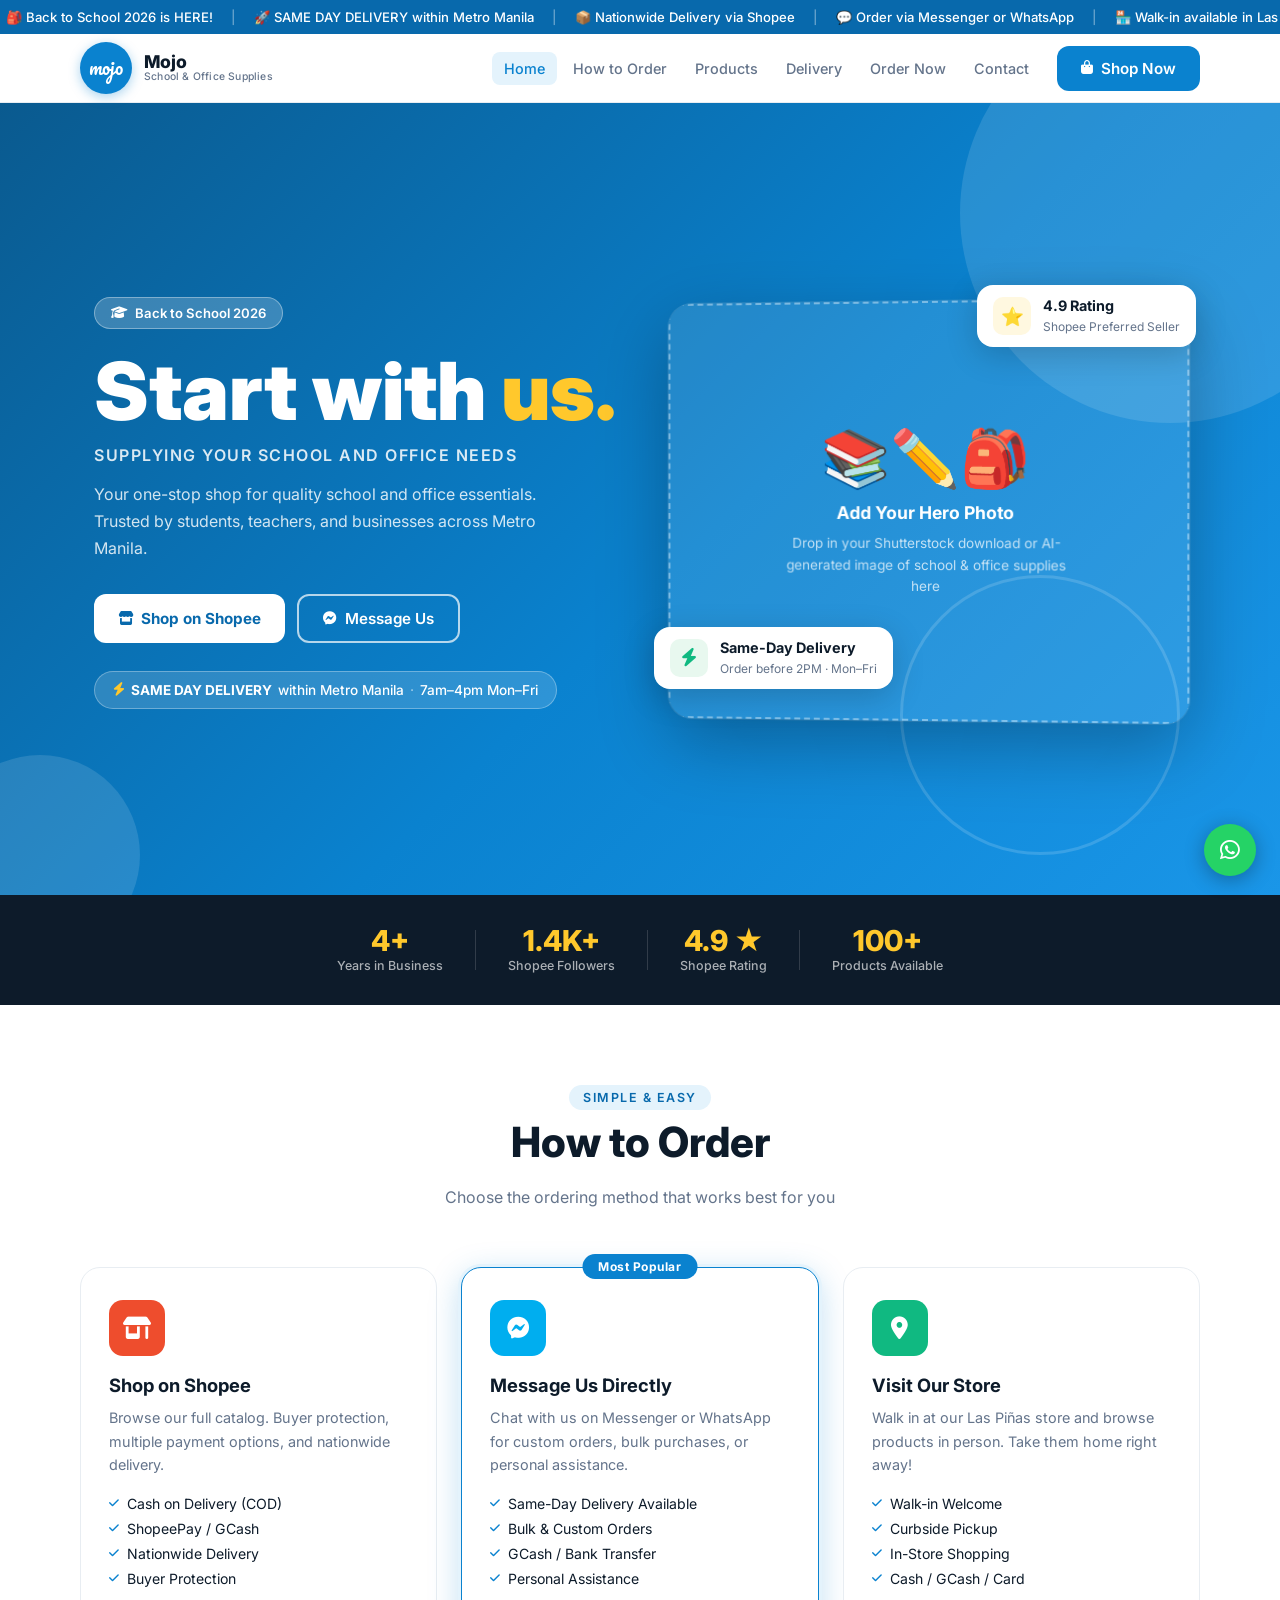
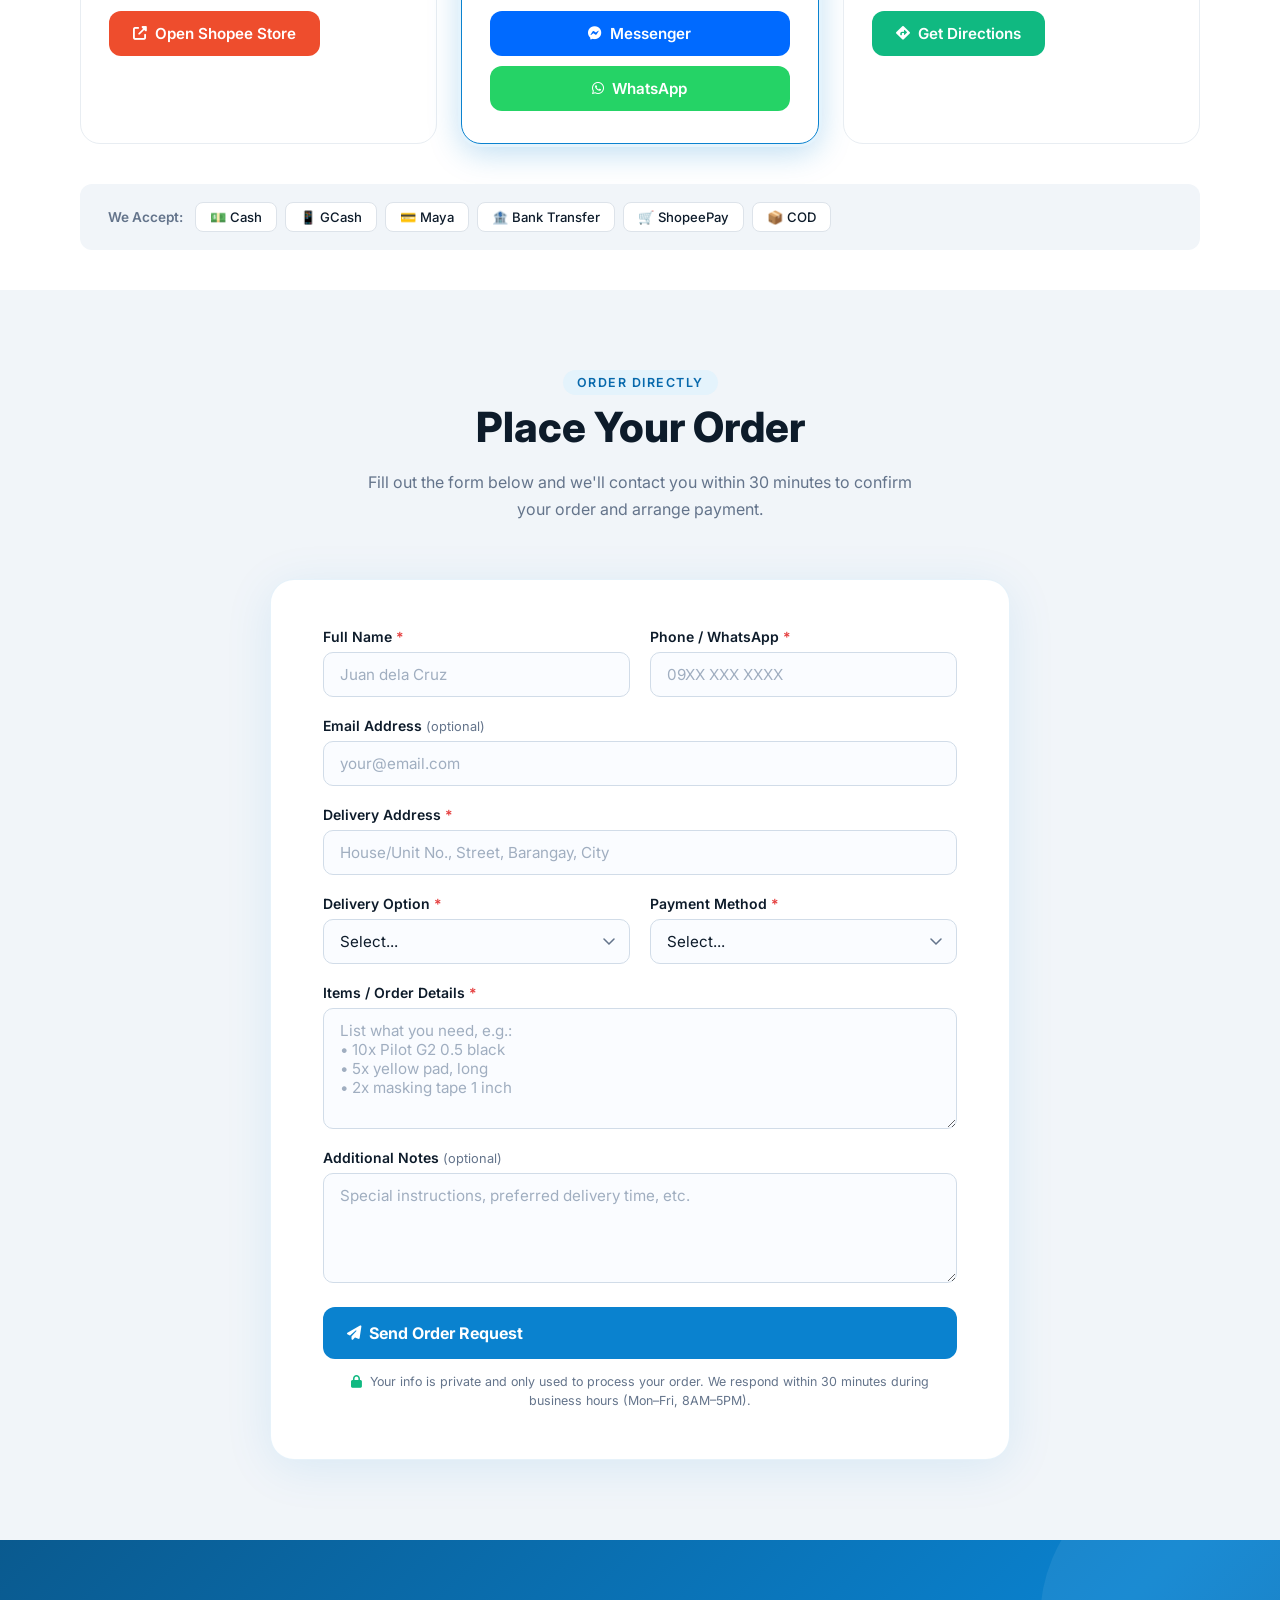
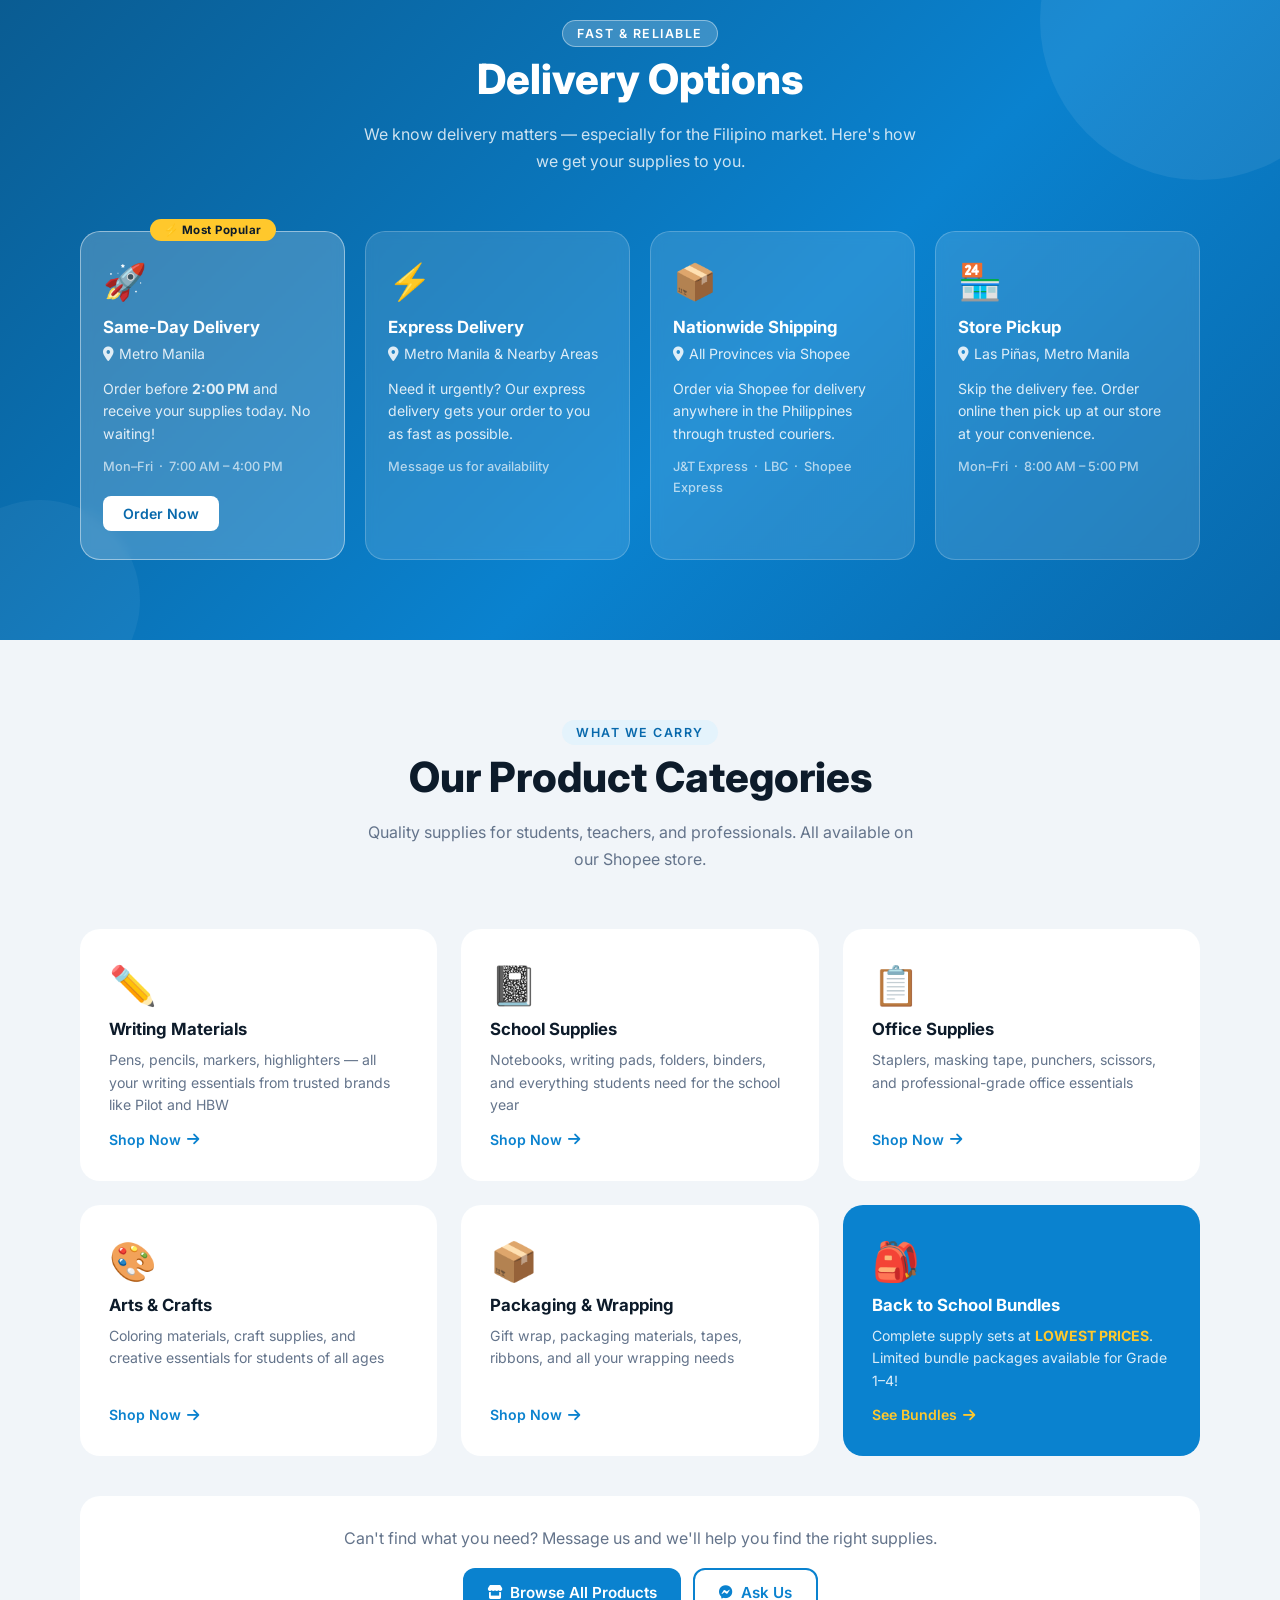
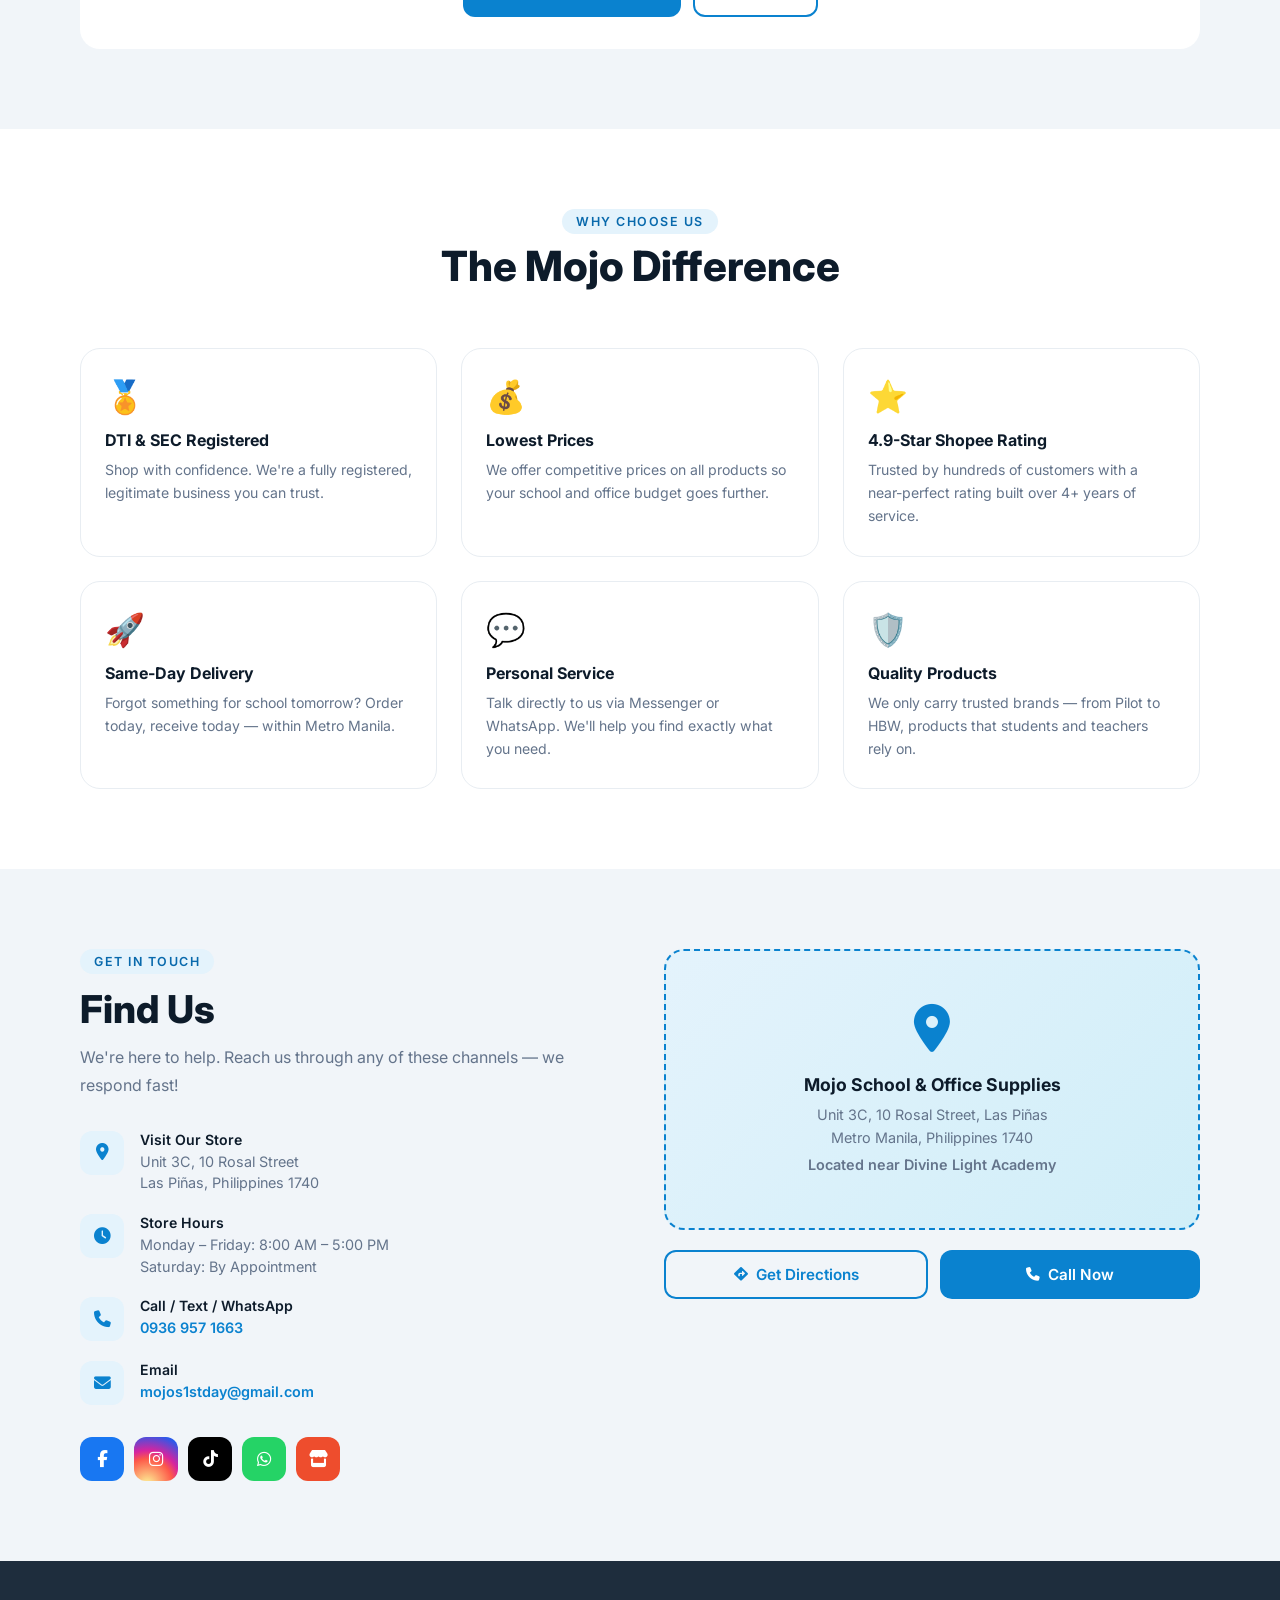
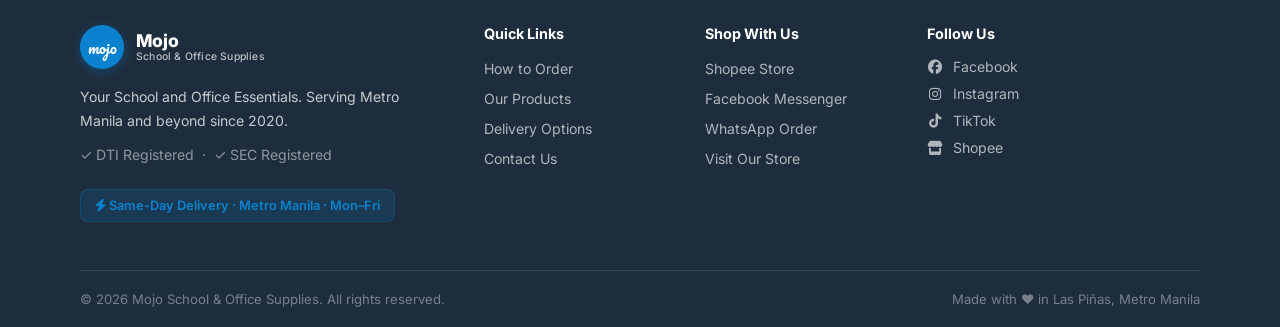
==== commit 8f28b085: "Add direct order form with Formspree integration - New "Order Now" section with full order form (nam" ====
--- a/index.html
+++ b/index.html
@@ -67,6 +67,7 @@
           <li><a href="#how-to-order" class="nav-link">How to Order</a></li>
           <li><a href="#products" class="nav-link">Products</a></li>
           <li><a href="#delivery" class="nav-link">Delivery</a></li>
+          <li><a href="#order-form" class="nav-link">Order Now</a></li>
           <li><a href="#contact" class="nav-link">Contact</a></li>
         </ul>
         <a href="https://shopee.ph/mojo.sosupplies" target="_blank" rel="noopener" class="btn btn-primary">
@@ -260,6 +261,107 @@
     </div>
   </section>
 
+  <!-- ░░░ ORDER FORM ░░░ -->
+  <section class="section order-form-section" id="order-form">
+    <div class="container">
+      <div class="section-header fade-up">
+        <span class="section-tag">Order Directly</span>
+        <h2>Place Your Order</h2>
+        <p>Fill out the form below and we'll contact you within 30 minutes to confirm your order and arrange payment.</p>
+      </div>
+
+      <div class="order-form-wrap fade-up">
+
+        <!-- ✅ SUCCESS STATE (shown after submit) -->
+        <div class="form-success" id="formSuccess" style="display:none">
+          <div class="success-icon">✅</div>
+          <h3>Order Received!</h3>
+          <p>Thank you! We'll reach out shortly via SMS, WhatsApp, or Messenger to confirm your order.</p>
+          <div class="success-btns">
+            <a href="https://wa.me/639369571663" target="_blank" rel="noopener" class="btn btn-whatsapp">
+              <i class="fab fa-whatsapp"></i> Follow Up on WhatsApp
+            </a>
+            <a href="https://m.me/mojo.sosupplies" target="_blank" rel="noopener" class="btn btn-messenger">
+              <i class="fab fa-facebook-messenger"></i> Message on Messenger
+            </a>
+          </div>
+        </div>
+
+        <!-- 📋 ORDER FORM -->
+        <!-- NOTE: Replace "YOUR_FORM_ID" below with your Formspree form ID -->
+        <!-- Get a free one at: https://formspree.io -->
+        <form class="order-form" id="orderForm" action="https://formspree.io/f/YOUR_FORM_ID" method="POST">
+
+          <div class="form-row">
+            <div class="form-group">
+              <label for="fname">Full Name <span class="required">*</span></label>
+              <input type="text" id="fname" name="name" placeholder="Juan dela Cruz" required />
+            </div>
+            <div class="form-group">
+              <label for="fphone">Phone / WhatsApp <span class="required">*</span></label>
+              <input type="tel" id="fphone" name="phone" placeholder="09XX XXX XXXX" required />
+            </div>
+          </div>
+
+          <div class="form-group">
+            <label for="femail">Email Address <span class="optional">(optional)</span></label>
+            <input type="email" id="femail" name="email" placeholder="your@email.com" />
+          </div>
+
+          <div class="form-group">
+            <label for="faddress">Delivery Address <span class="required">*</span></label>
+            <input type="text" id="faddress" name="address" placeholder="House/Unit No., Street, Barangay, City" required />
+          </div>
+
+          <div class="form-row">
+            <div class="form-group">
+              <label for="fdelivery">Delivery Option <span class="required">*</span></label>
+              <select id="fdelivery" name="delivery" required>
+                <option value="">Select...</option>
+                <option value="Same-Day Delivery (Metro Manila)">Same-Day Delivery (Metro Manila)</option>
+                <option value="Nationwide Shipping">Nationwide Shipping</option>
+                <option value="Store Pickup (Las Piñas)">Store Pickup (Las Piñas)</option>
+              </select>
+            </div>
+            <div class="form-group">
+              <label for="fpayment">Payment Method <span class="required">*</span></label>
+              <select id="fpayment" name="payment" required>
+                <option value="">Select...</option>
+                <option value="GCash">GCash</option>
+                <option value="Maya">Maya</option>
+                <option value="Bank Transfer">Bank Transfer</option>
+                <option value="Cash on Pickup">Cash on Pickup</option>
+                <option value="COD (via Shopee)">COD (via Shopee)</option>
+              </select>
+            </div>
+          </div>
+
+          <div class="form-group">
+            <label for="fitems">Items / Order Details <span class="required">*</span></label>
+            <textarea id="fitems" name="items" rows="5"
+              placeholder="List what you need, e.g.:&#10;• 10x Pilot G2 0.5 black&#10;• 5x yellow pad, long&#10;• 2x masking tape 1 inch" required></textarea>
+          </div>
+
+          <div class="form-group">
+            <label for="fnotes">Additional Notes <span class="optional">(optional)</span></label>
+            <textarea id="fnotes" name="notes" rows="3"
+              placeholder="Special instructions, preferred delivery time, etc."></textarea>
+          </div>
+
+          <button type="submit" class="btn btn-primary btn-form-submit" id="submitBtn">
+            <i class="fas fa-paper-plane"></i> Send Order Request
+          </button>
+
+          <p class="form-note">
+            <i class="fas fa-lock"></i> Your info is private and only used to process your order.
+            We respond within 30 minutes during business hours (Mon–Fri, 8AM–5PM).
+          </p>
+
+        </form>
+      </div>
+    </div>
+  </section>
+
   <!-- ░░░ DELIVERY SECTION ░░░ -->
   <section class="delivery-section" id="delivery">
     <div class="container">
--- a/style.css
+++ b/style.css
@@ -1152,4 +1152,111 @@
 
   .fab-wa  { right: 16px; bottom: 16px; }
   .fab-top { right: 78px; bottom: 16px; }
-}
+
+  .order-form-wrap { padding: 28px 20px; }
+  .order-form .form-row { grid-template-columns: 1fr; }
+}
+
+/* ══════════════════════════════════════════
+   ORDER FORM SECTION
+══════════════════════════════════════════ */
+
+.order-form-section { background: var(--gray-light); }
+
+.order-form-wrap {
+  max-width: 740px;
+  margin: 0 auto;
+  background: var(--white);
+  border-radius: 24px;
+  padding: 48px 52px;
+  box-shadow: 0 8px 48px rgba(10,130,207,0.10);
+  border: 1px solid rgba(10,130,207,0.10);
+}
+
+.order-form .form-row {
+  display: grid;
+  grid-template-columns: 1fr 1fr;
+  gap: 20px;
+}
+
+.order-form .form-group {
+  display: flex;
+  flex-direction: column;
+  gap: 7px;
+  margin-bottom: 20px;
+}
+
+.order-form label {
+  font-size: 0.875rem;
+  font-weight: 600;
+  color: var(--dark);
+}
+
+.required { color: #E53E3E; }
+.optional { font-weight: 400; color: var(--gray); font-size: 0.8rem; }
+
+.order-form input,
+.order-form select,
+.order-form textarea {
+  padding: 12px 16px;
+  border: 1.5px solid #D1DCE8;
+  border-radius: 10px;
+  font-family: 'Inter', sans-serif;
+  font-size: 0.95rem;
+  color: var(--dark);
+  background: #FAFCFF;
+  transition: border-color var(--transition), box-shadow var(--transition);
+  outline: none;
+  width: 100%;
+}
+
+.order-form input:focus,
+.order-form select:focus,
+.order-form textarea:focus {
+  border-color: var(--blue);
+  box-shadow: 0 0 0 3px rgba(10,130,207,0.12);
+  background: var(--white);
+}
+
+.order-form input::placeholder,
+.order-form textarea::placeholder { color: #A0AEC0; }
+
+.order-form select { appearance: none; cursor: pointer;
+  background-image: url("data:image/svg+xml,%3Csvg xmlns='http://www.w3.org/2000/svg' width='12' height='8' viewBox='0 0 12 8'%3E%3Cpath d='M1 1l5 5 5-5' stroke='%2364748B' stroke-width='1.5' fill='none' stroke-linecap='round'/%3E%3C/svg%3E");
+  background-repeat: no-repeat;
+  background-position: right 14px center;
+  padding-right: 38px;
+}
+
+.order-form textarea { resize: vertical; min-height: 110px; }
+
+.btn-form-submit {
+  width: 100%;
+  padding: 16px 24px;
+  font-size: 1rem;
+  font-weight: 700;
+  border: none;
+  margin-top: 4px;
+  border-radius: var(--radius);
+  transition: opacity var(--transition), transform var(--transition);
+}
+.btn-form-submit:disabled { opacity: 0.65; cursor: not-allowed; transform: none !important; }
+
+.form-note {
+  text-align: center;
+  font-size: 0.78rem;
+  color: var(--gray);
+  margin-top: 14px;
+  line-height: 1.5;
+}
+.form-note i { color: var(--green); margin-right: 4px; }
+
+/* Success state */
+.form-success {
+  text-align: center;
+  padding: 52px 24px;
+}
+.success-icon { font-size: 3.5rem; margin-bottom: 16px; }
+.form-success h3 { font-size: 1.6rem; font-weight: 800; color: var(--dark); margin-bottom: 10px; }
+.form-success p { color: var(--gray); font-size: 1rem; margin-bottom: 28px; line-height: 1.6; }
+.success-btns { display: flex; gap: 14px; justify-content: center; flex-wrap: wrap; }
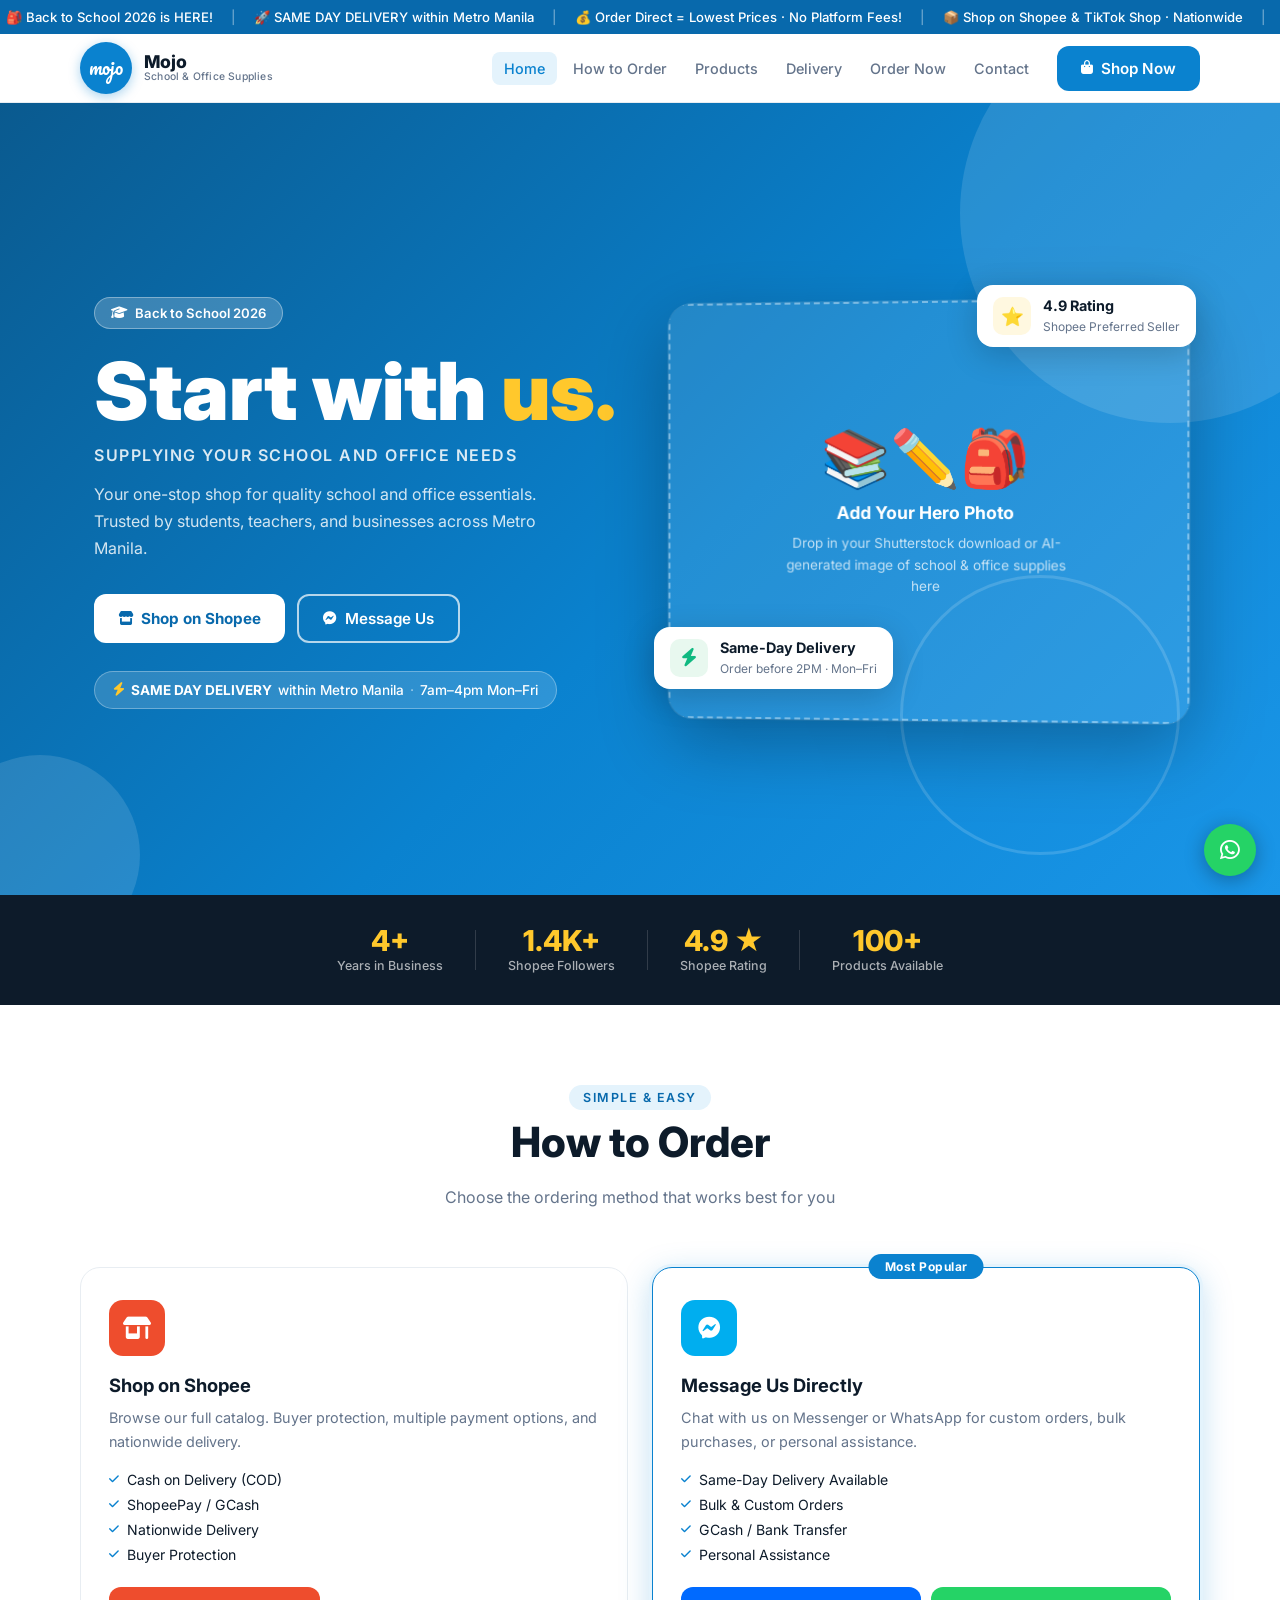
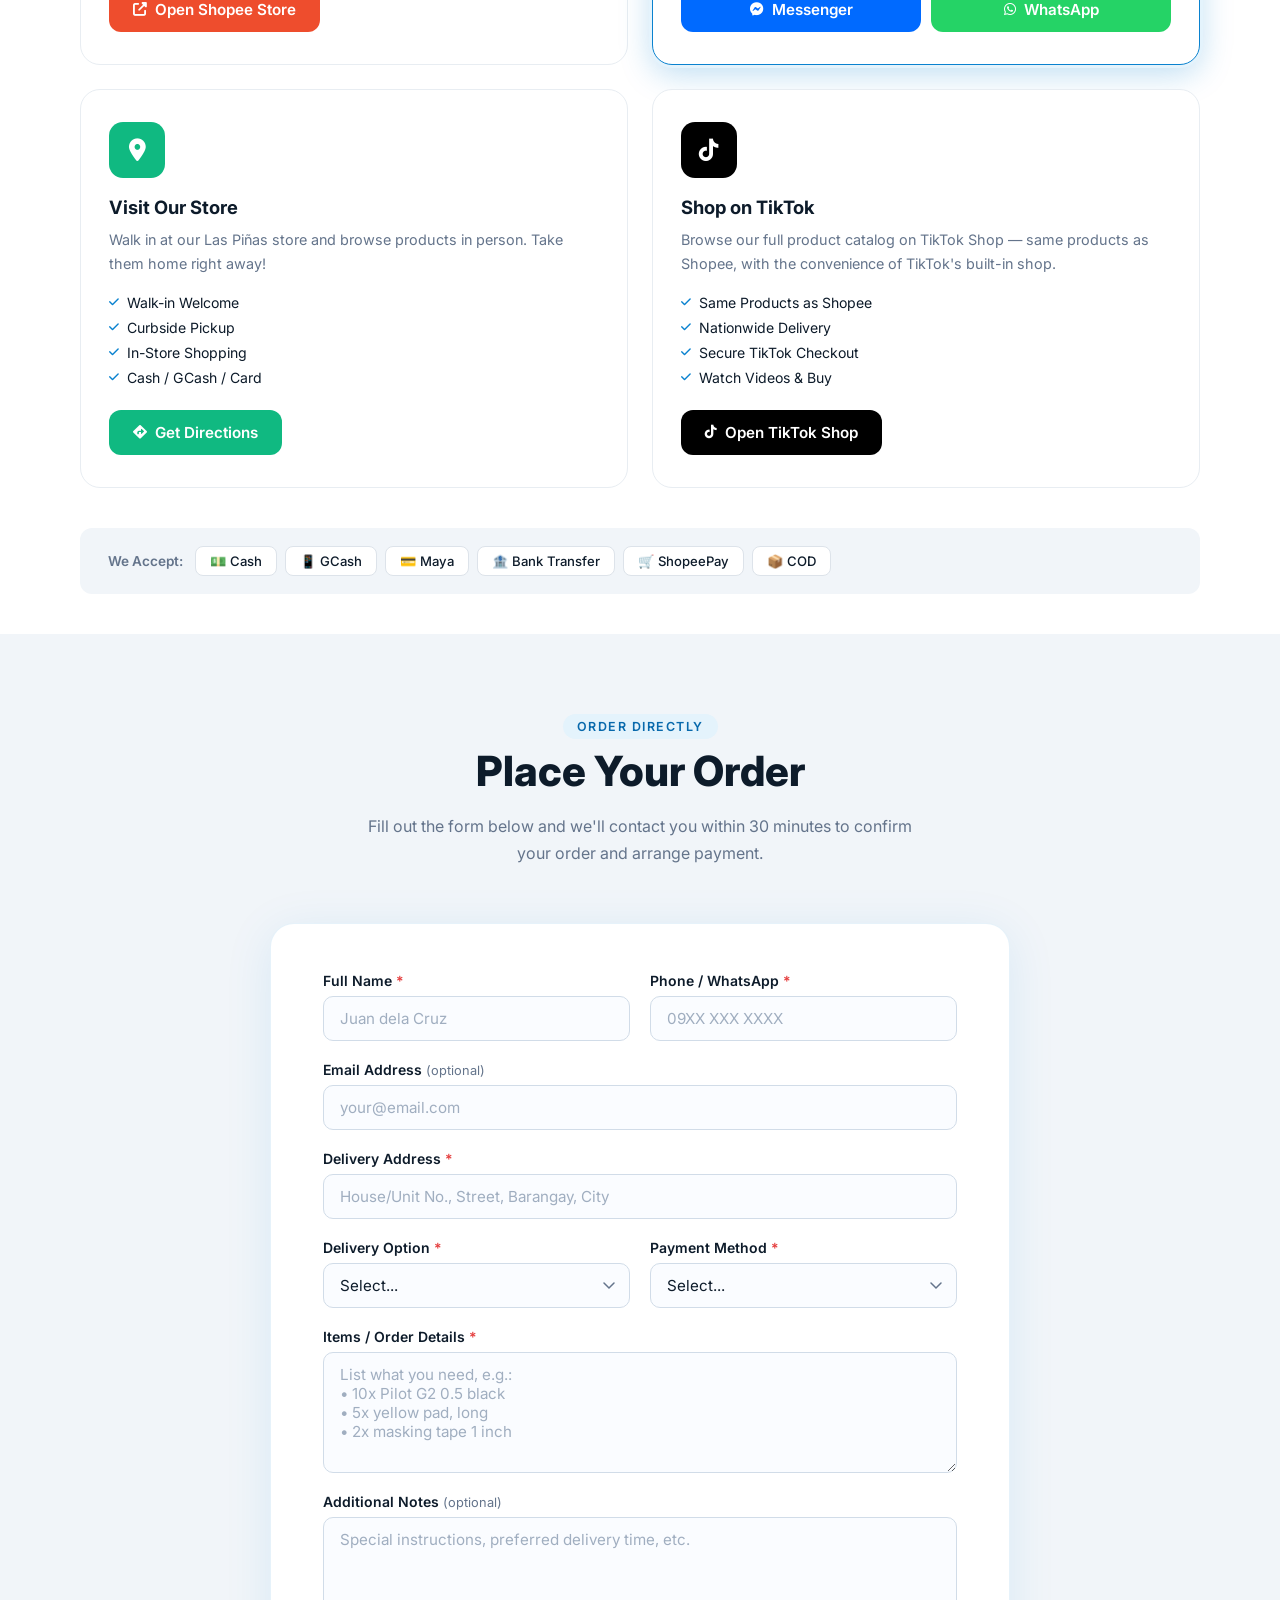
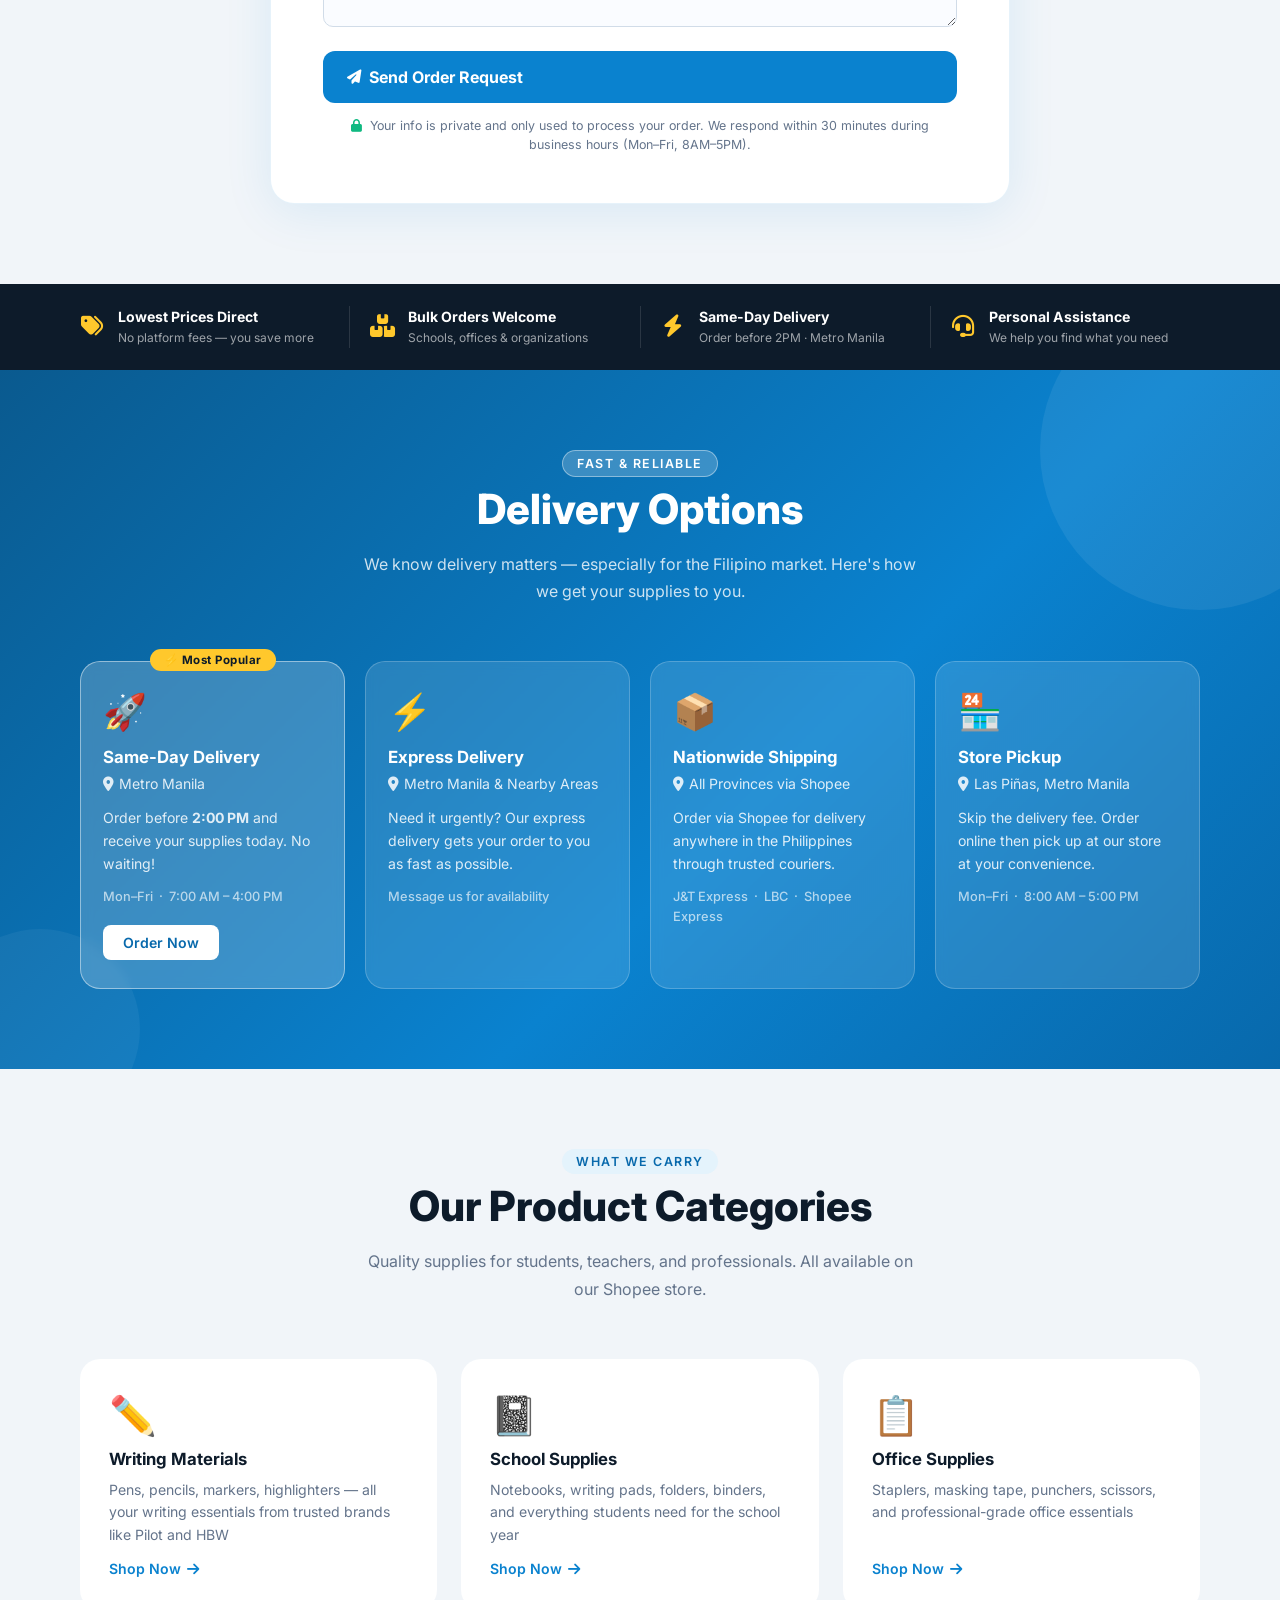
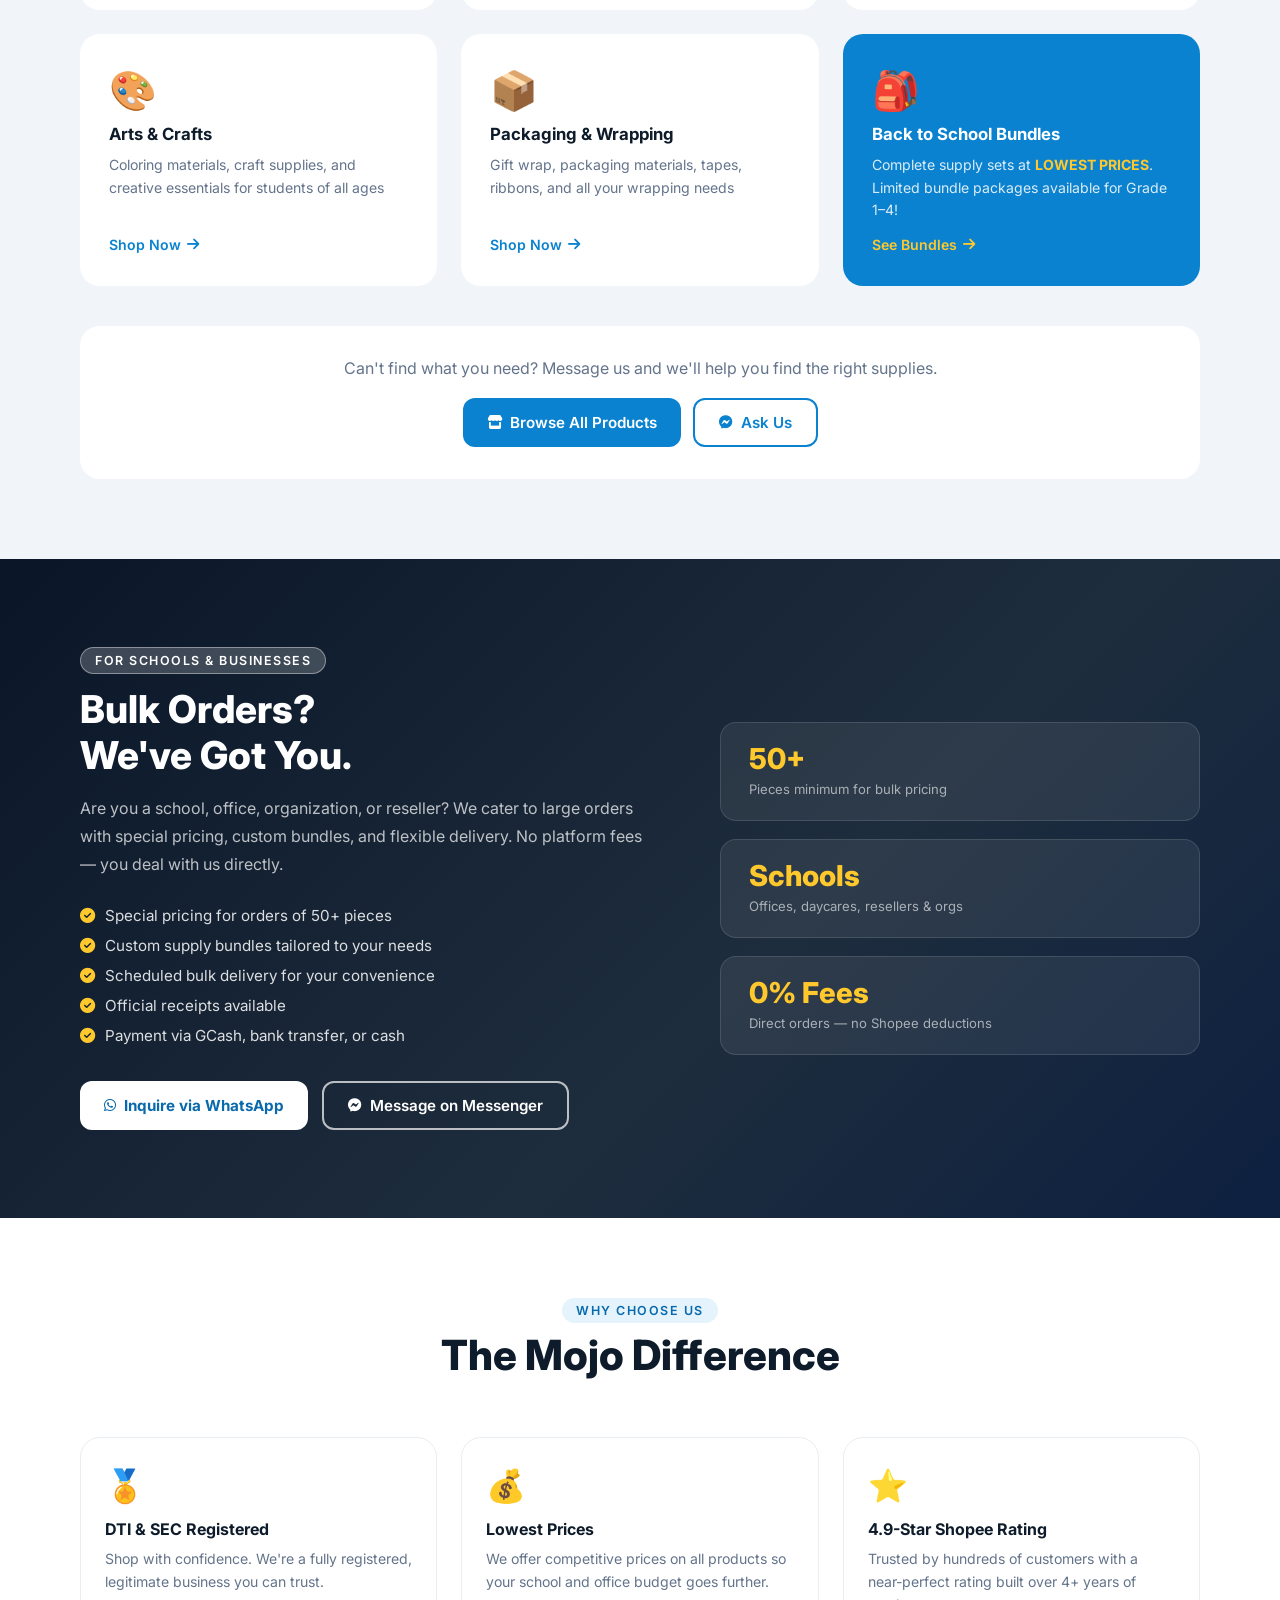
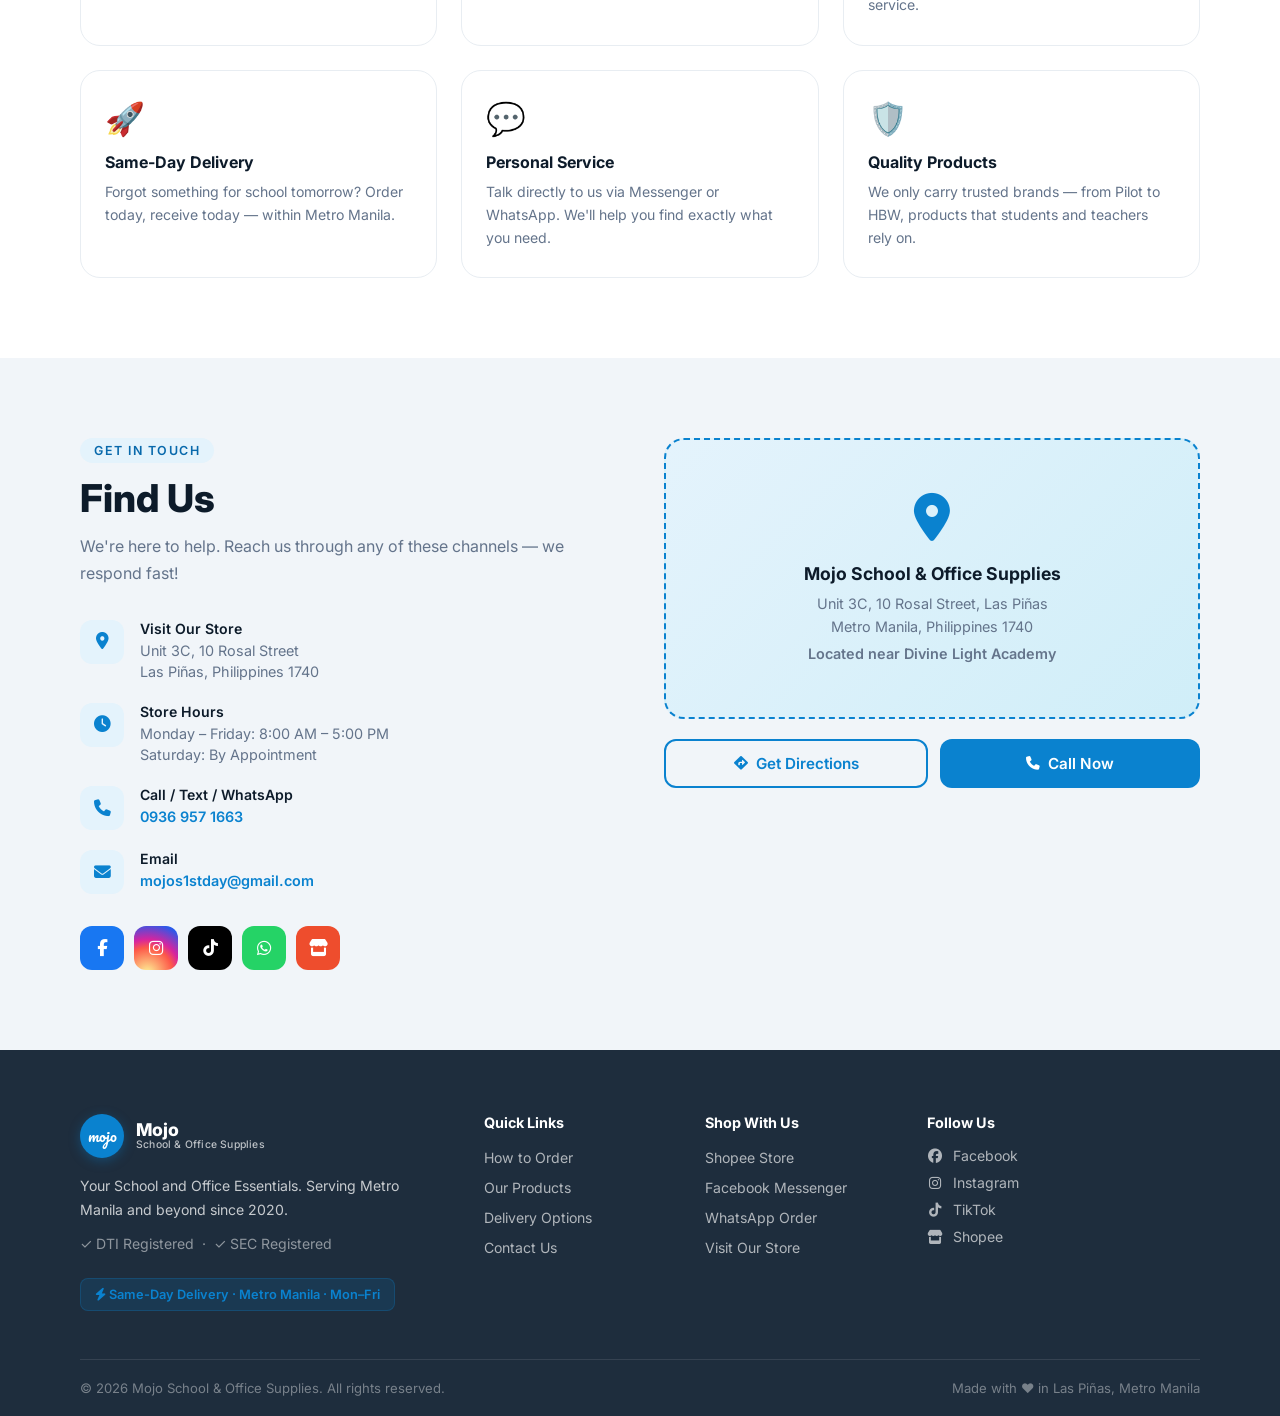
==== commit 7520906a: "Add TikTok Shop, bulk orders, and direct order benefits - TikTok Shop as 4th channel in How to Order" ====
--- a/index.html
+++ b/index.html
@@ -25,7 +25,9 @@
       <span class="sep">|</span>
       <span>🚀 SAME DAY DELIVERY within Metro Manila</span>
       <span class="sep">|</span>
-      <span>📦 Nationwide Delivery via Shopee</span>
+      <span>💰 Order Direct = Lowest Prices · No Platform Fees!</span>
+      <span class="sep">|</span>
+      <span>📦 Shop on Shopee &amp; TikTok Shop · Nationwide</span>
       <span class="sep">|</span>
       <span>💬 Order via Messenger or WhatsApp</span>
       <span class="sep">|</span>
@@ -35,7 +37,9 @@
       <span class="sep">|</span>
       <span>🚀 SAME DAY DELIVERY within Metro Manila</span>
       <span class="sep">|</span>
-      <span>📦 Nationwide Delivery via Shopee</span>
+      <span>💰 Order Direct = Lowest Prices · No Platform Fees!</span>
+      <span class="sep">|</span>
+      <span>📦 Shop on Shopee &amp; TikTok Shop · Nationwide</span>
       <span class="sep">|</span>
       <span>💬 Order via Messenger or WhatsApp</span>
       <span class="sep">|</span>
@@ -244,6 +248,24 @@
           </a>
         </div>
 
+        <!-- TikTok Shop -->
+        <div class="order-card fade-up delay-300">
+          <div class="order-icon" style="background:#000">
+            <i class="fab fa-tiktok"></i>
+          </div>
+          <h3>Shop on TikTok</h3>
+          <p>Browse our full product catalog on TikTok Shop — same products as Shopee, with the convenience of TikTok's built-in shop.</p>
+          <ul class="feature-list">
+            <li><i class="fas fa-check"></i> Same Products as Shopee</li>
+            <li><i class="fas fa-check"></i> Nationwide Delivery</li>
+            <li><i class="fas fa-check"></i> Secure TikTok Checkout</li>
+            <li><i class="fas fa-check"></i> Watch Videos &amp; Buy</li>
+          </ul>
+          <a href="https://www.tiktok.com/@mojo.sosupplies/shop" target="_blank" rel="noopener" class="btn btn-tiktok">
+            <i class="fab fa-tiktok"></i> Open TikTok Shop
+          </a>
+        </div>
+
       </div>
 
       <!-- Payment Methods -->
@@ -290,7 +312,7 @@
         <!-- 📋 ORDER FORM -->
         <!-- NOTE: Replace "YOUR_FORM_ID" below with your Formspree form ID -->
         <!-- Get a free one at: https://formspree.io -->
-        <form class="order-form" id="orderForm" action="https://formspree.io/f/YOUR_FORM_ID" method="POST">
+        <form class="order-form" id="orderForm" action="https://formspree.io/f/mojnokpn" method="POST">
 
           <div class="form-row">
             <div class="form-group">
@@ -362,6 +384,43 @@
     </div>
   </section>
 
+  <!-- ░░░ DIRECT ORDER BENEFITS STRIP ░░░ -->
+  <div class="direct-strip">
+    <div class="container direct-strip-inner">
+      <div class="direct-strip-item">
+        <i class="fas fa-tags"></i>
+        <div>
+          <strong>Lowest Prices Direct</strong>
+          <span>No platform fees — you save more</span>
+        </div>
+      </div>
+      <div class="direct-strip-divider"></div>
+      <div class="direct-strip-item">
+        <i class="fas fa-boxes"></i>
+        <div>
+          <strong>Bulk Orders Welcome</strong>
+          <span>Schools, offices &amp; organizations</span>
+        </div>
+      </div>
+      <div class="direct-strip-divider"></div>
+      <div class="direct-strip-item">
+        <i class="fas fa-bolt"></i>
+        <div>
+          <strong>Same-Day Delivery</strong>
+          <span>Order before 2PM · Metro Manila</span>
+        </div>
+      </div>
+      <div class="direct-strip-divider"></div>
+      <div class="direct-strip-item">
+        <i class="fas fa-headset"></i>
+        <div>
+          <strong>Personal Assistance</strong>
+          <span>We help you find what you need</span>
+        </div>
+      </div>
+    </div>
+  </div>
+
   <!-- ░░░ DELIVERY SECTION ░░░ -->
   <section class="delivery-section" id="delivery">
     <div class="container">
@@ -482,6 +541,51 @@
     </div>
   </section>
 
+  <!-- ░░░ BULK ORDERS ░░░ -->
+  <section class="bulk-section">
+    <div class="container">
+      <div class="bulk-inner fade-up">
+
+        <div class="bulk-content">
+          <span class="section-tag-white">For Schools &amp; Businesses</span>
+          <h2>Bulk Orders? <br>We've Got You.</h2>
+          <p>Are you a school, office, organization, or reseller? We cater to large orders with special pricing, custom bundles, and flexible delivery. No platform fees — you deal with us directly.</p>
+          <ul class="bulk-list">
+            <li><i class="fas fa-check-circle"></i> Special pricing for orders of 50+ pieces</li>
+            <li><i class="fas fa-check-circle"></i> Custom supply bundles tailored to your needs</li>
+            <li><i class="fas fa-check-circle"></i> Scheduled bulk delivery for your convenience</li>
+            <li><i class="fas fa-check-circle"></i> Official receipts available</li>
+            <li><i class="fas fa-check-circle"></i> Payment via GCash, bank transfer, or cash</li>
+          </ul>
+          <div class="bulk-btns">
+            <a href="https://wa.me/639369571663?text=Hi%20Mojo!%20I%27m%20interested%20in%20a%20bulk%20order." target="_blank" rel="noopener" class="btn btn-white">
+              <i class="fab fa-whatsapp"></i> Inquire via WhatsApp
+            </a>
+            <a href="https://m.me/mojo.sosupplies" target="_blank" rel="noopener" class="btn btn-outline-white">
+              <i class="fab fa-facebook-messenger"></i> Message on Messenger
+            </a>
+          </div>
+        </div>
+
+        <div class="bulk-visual">
+          <div class="bulk-stat">
+            <span class="bulk-num">50+</span>
+            <span class="bulk-label">Pieces minimum for bulk pricing</span>
+          </div>
+          <div class="bulk-stat">
+            <span class="bulk-num">Schools</span>
+            <span class="bulk-label">Offices, daycares, resellers &amp; orgs</span>
+          </div>
+          <div class="bulk-stat">
+            <span class="bulk-num">0% Fees</span>
+            <span class="bulk-label">Direct orders — no Shopee deductions</span>
+          </div>
+        </div>
+
+      </div>
+    </div>
+  </section>
+
   <!-- ░░░ WHY MOJO ░░░ -->
   <section class="section why-section">
     <div class="container">
--- a/style.css
+++ b/style.css
@@ -148,6 +148,8 @@
 
 .btn-shopee  { background: var(--shopee-red); color: var(--white); }
 .btn-shopee:hover  { background: #c93d22; transform: translateY(-2px); }
+.btn-tiktok  { background: #000; color: var(--white); }
+.btn-tiktok:hover  { background: #333; transform: translateY(-2px); }
 
 .btn-messenger { background: var(--messenger); color: var(--white); }
 .btn-messenger:hover { background: #0055cc; transform: translateY(-2px); }
@@ -582,7 +584,7 @@
 
 .order-grid {
   display: grid;
-  grid-template-columns: repeat(3, 1fr);
+  grid-template-columns: repeat(2, 1fr);
   gap: 24px;
   margin-bottom: 40px;
 }
@@ -1105,7 +1107,6 @@
   .hero-actions  { justify-content: center; }
   .hero-delivery-pill { justify-content: center; }
 
-  .order-grid    { grid-template-columns: 1fr; max-width: 500px; margin: 0 auto 40px; }
   .products-grid { grid-template-columns: repeat(2, 1fr); }
   .why-grid      { grid-template-columns: repeat(2, 1fr); }
   .contact-grid  { grid-template-columns: 1fr; }
@@ -1155,7 +1156,120 @@
 
   .order-form-wrap { padding: 28px 20px; }
   .order-form .form-row { grid-template-columns: 1fr; }
-}
+  .order-grid { grid-template-columns: 1fr; max-width: 500px; margin: 0 auto 40px; }
+  .bulk-inner { grid-template-columns: 1fr; gap: 40px; }
+  .direct-strip-divider { display: none; }
+  .direct-strip-inner { gap: 16px; }
+}
+
+/* ══════════════════════════════════════════
+   DIRECT ORDER BENEFITS STRIP
+══════════════════════════════════════════ */
+
+.direct-strip {
+  background: var(--dark);
+  padding: 22px 0;
+}
+.direct-strip-inner {
+  display: flex;
+  align-items: center;
+  justify-content: space-between;
+  gap: 20px;
+  flex-wrap: wrap;
+}
+.direct-strip-item {
+  display: flex;
+  align-items: center;
+  gap: 14px;
+  color: var(--white);
+  flex: 1;
+  min-width: 180px;
+}
+.direct-strip-item i {
+  font-size: 1.4rem;
+  color: var(--yellow);
+  flex-shrink: 0;
+  width: 24px;
+  text-align: center;
+}
+.direct-strip-item strong {
+  display: block;
+  font-size: 0.88rem;
+  font-weight: 700;
+  line-height: 1.3;
+}
+.direct-strip-item span {
+  font-size: 0.75rem;
+  color: rgba(255,255,255,0.6);
+}
+.direct-strip-divider {
+  width: 1px;
+  height: 42px;
+  background: rgba(255,255,255,0.12);
+  flex-shrink: 0;
+}
+
+/* ══════════════════════════════════════════
+   BULK ORDERS SECTION
+══════════════════════════════════════════ */
+
+.bulk-section {
+  background: linear-gradient(135deg, #0A1628 0%, var(--dark-2) 60%, #0D2040 100%);
+  padding: 88px 0;
+  color: var(--white);
+}
+.bulk-inner {
+  display: grid;
+  grid-template-columns: 1.2fr 1fr;
+  gap: 64px;
+  align-items: center;
+}
+.bulk-content h2 {
+  font-size: 2.4rem;
+  font-weight: 800;
+  color: var(--white);
+  margin: 12px 0 16px;
+  line-height: 1.2;
+}
+.bulk-content > p {
+  color: rgba(255,255,255,0.72);
+  line-height: 1.75;
+  font-size: 1rem;
+  margin-bottom: 28px;
+}
+.bulk-list {
+  display: flex;
+  flex-direction: column;
+  gap: 11px;
+  margin-bottom: 36px;
+}
+.bulk-list li {
+  display: flex;
+  align-items: center;
+  gap: 10px;
+  color: rgba(255,255,255,0.85);
+  font-size: 0.95rem;
+}
+.bulk-list li i { color: var(--yellow); flex-shrink: 0; }
+.bulk-btns { display: flex; gap: 14px; flex-wrap: wrap; }
+.bulk-visual { display: flex; flex-direction: column; gap: 18px; }
+.bulk-stat {
+  background: rgba(255,255,255,0.07);
+  border: 1px solid rgba(255,255,255,0.12);
+  border-radius: 16px;
+  padding: 22px 28px;
+  transition: background var(--transition);
+}
+.bulk-stat:hover { background: rgba(255,255,255,0.11); }
+.bulk-num {
+  display: block;
+  font-size: 1.8rem;
+  font-weight: 800;
+  color: var(--yellow);
+  margin-bottom: 4px;
+  line-height: 1;
+}
+.bulk-label { font-size: 0.82rem; color: rgba(255,255,255,0.6); }
 
 /* ══════════════════════════════════════════
    ORDER FORM SECTION
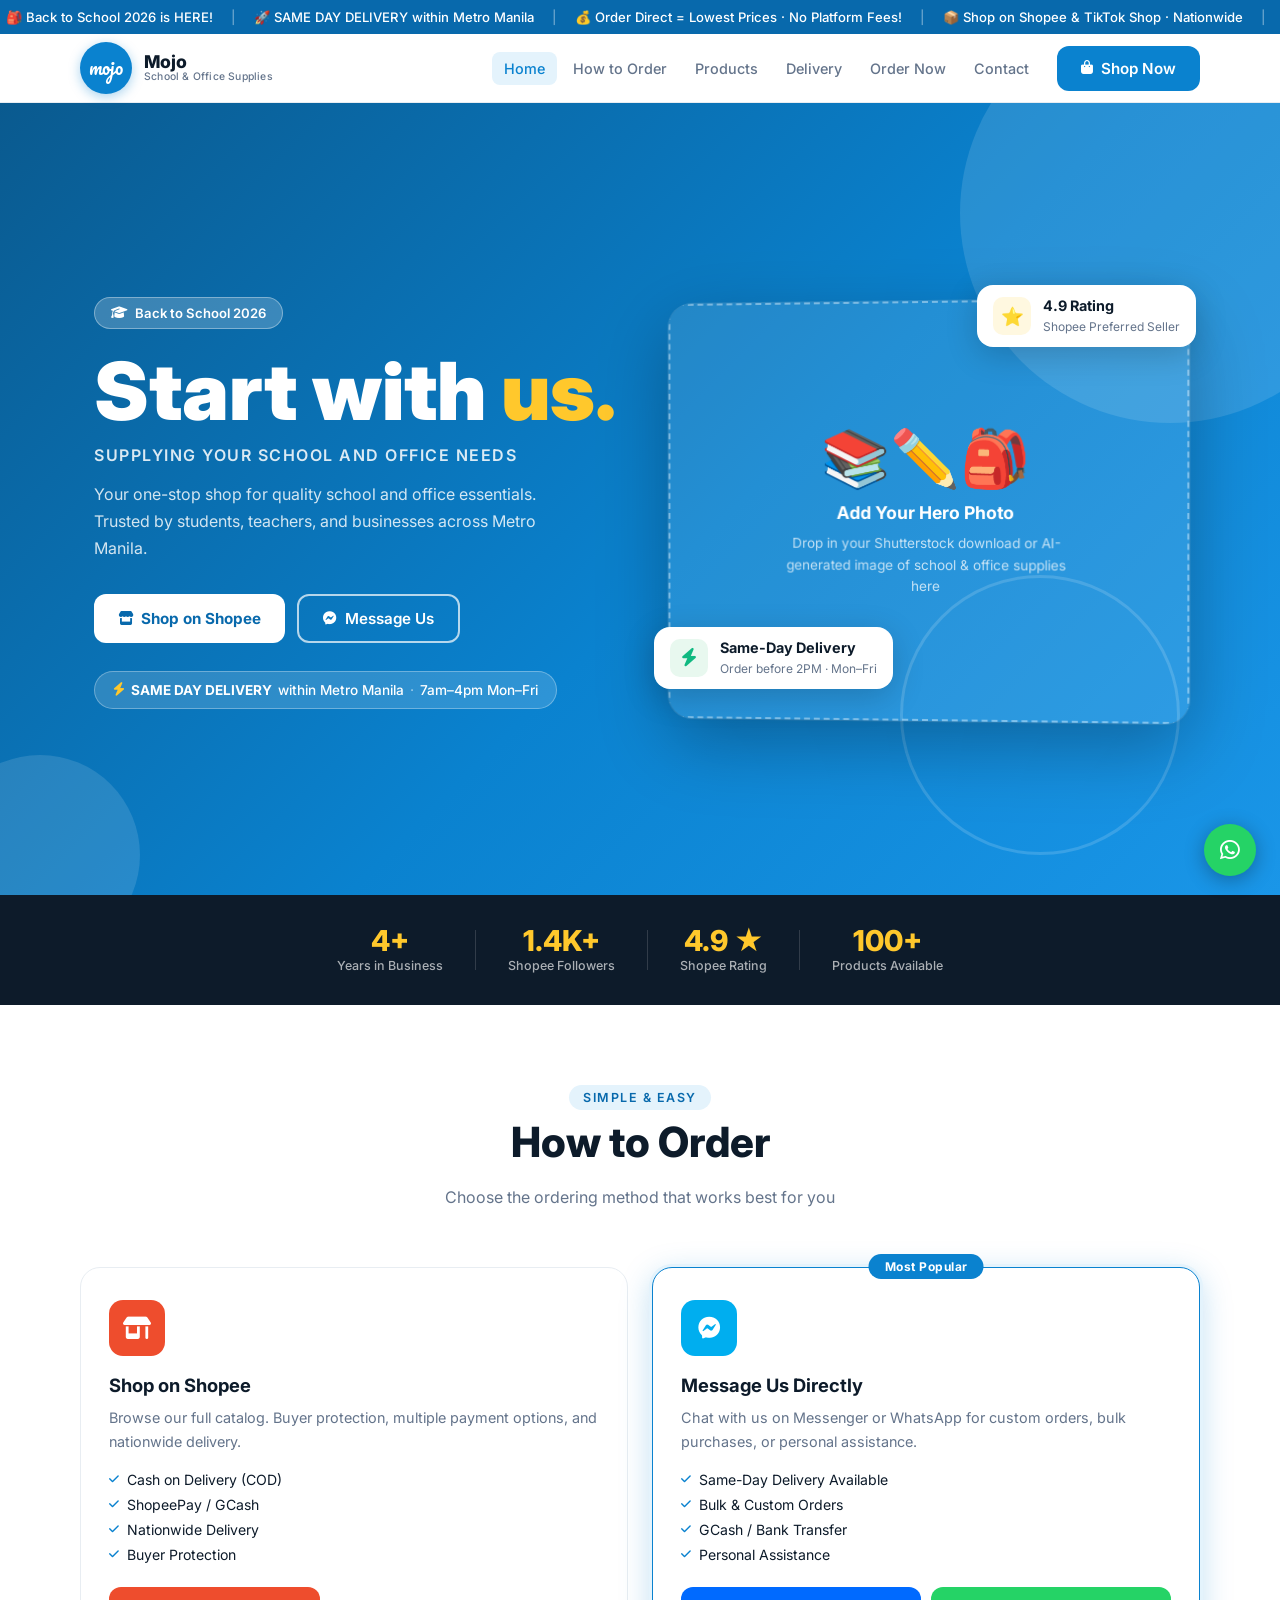
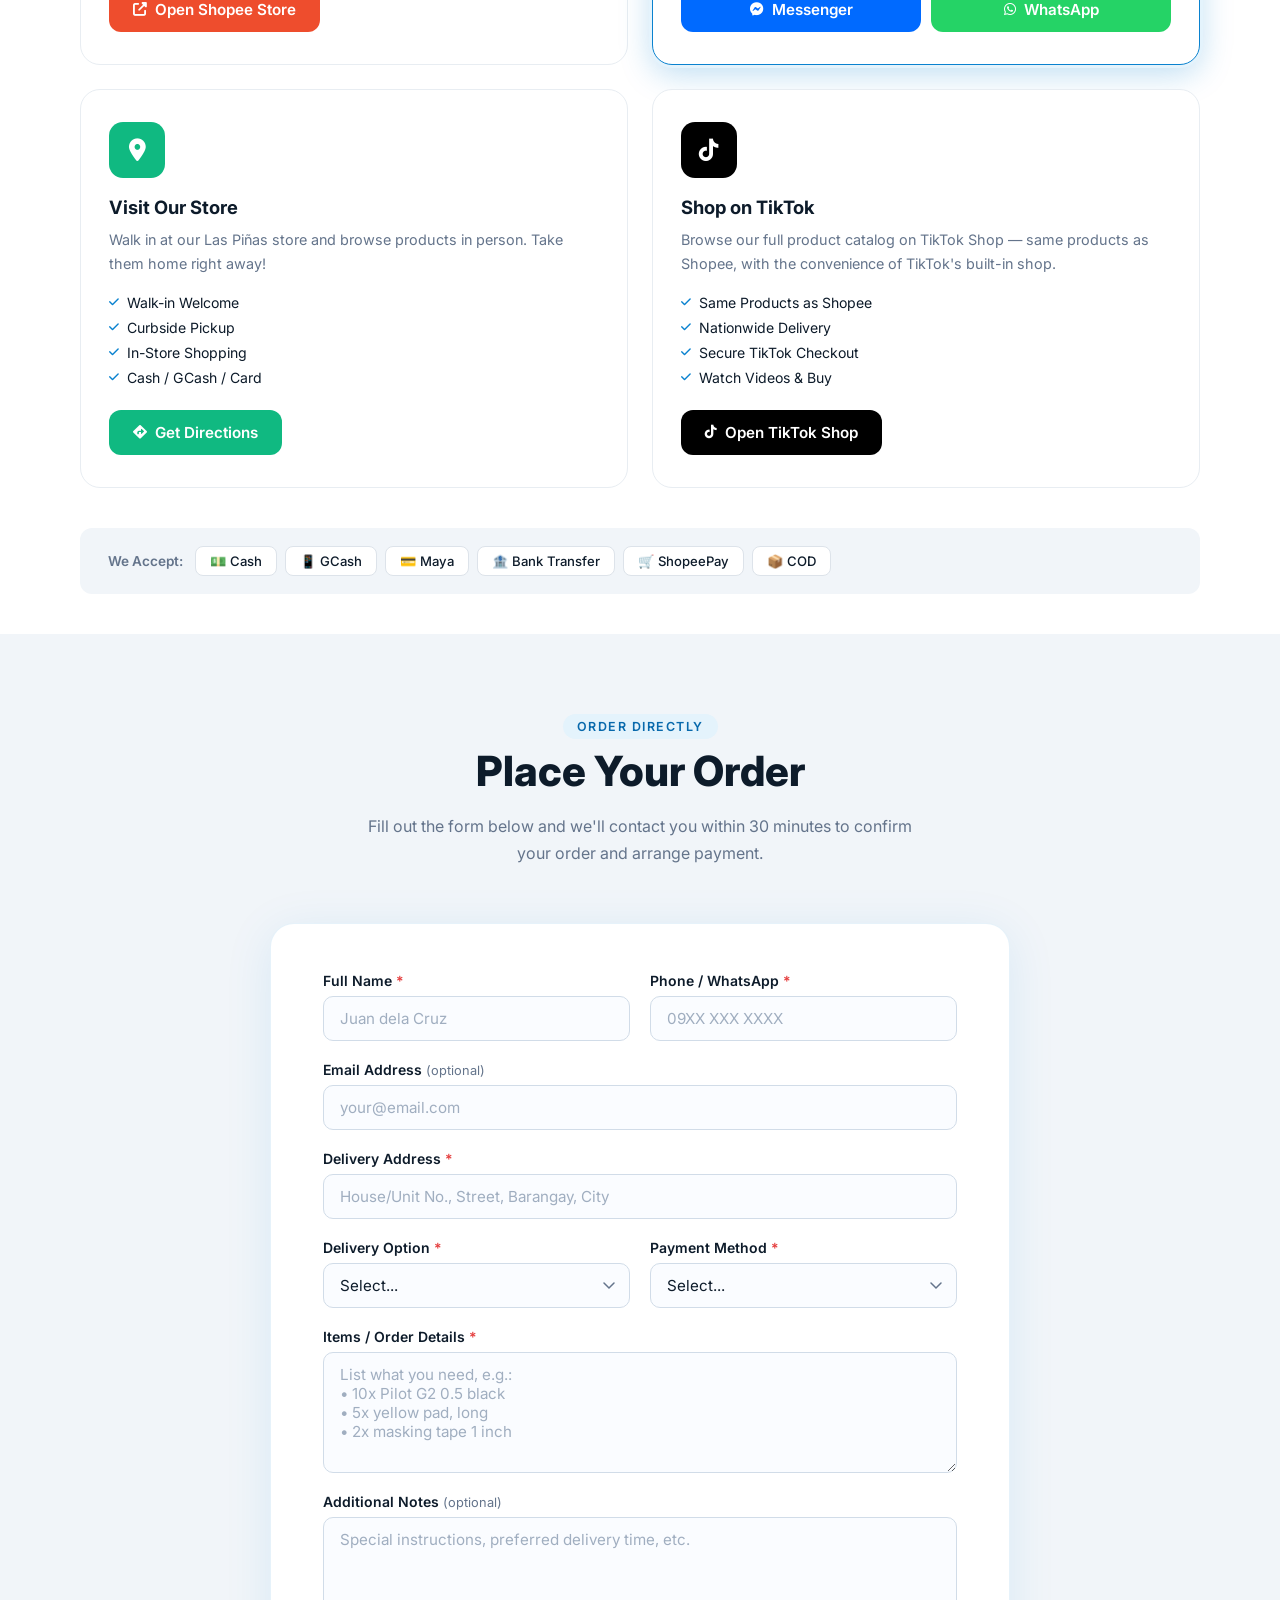
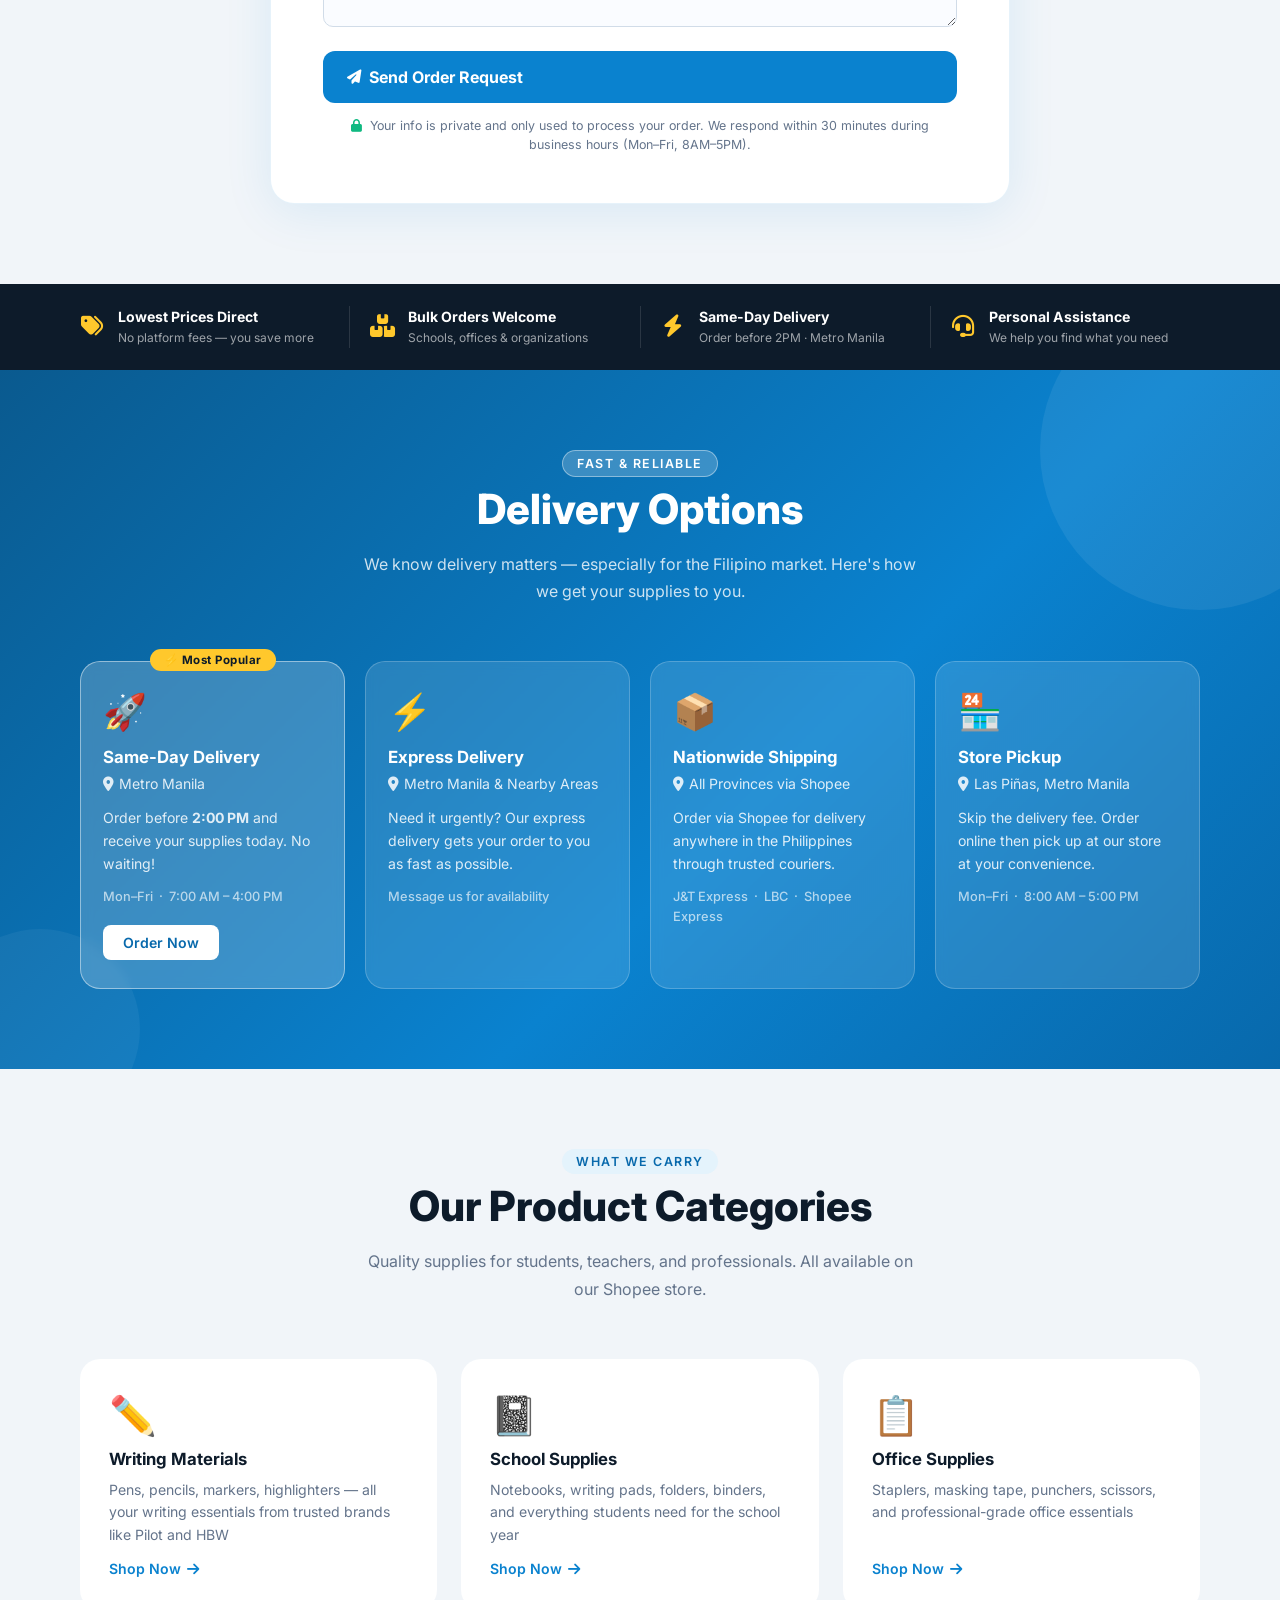
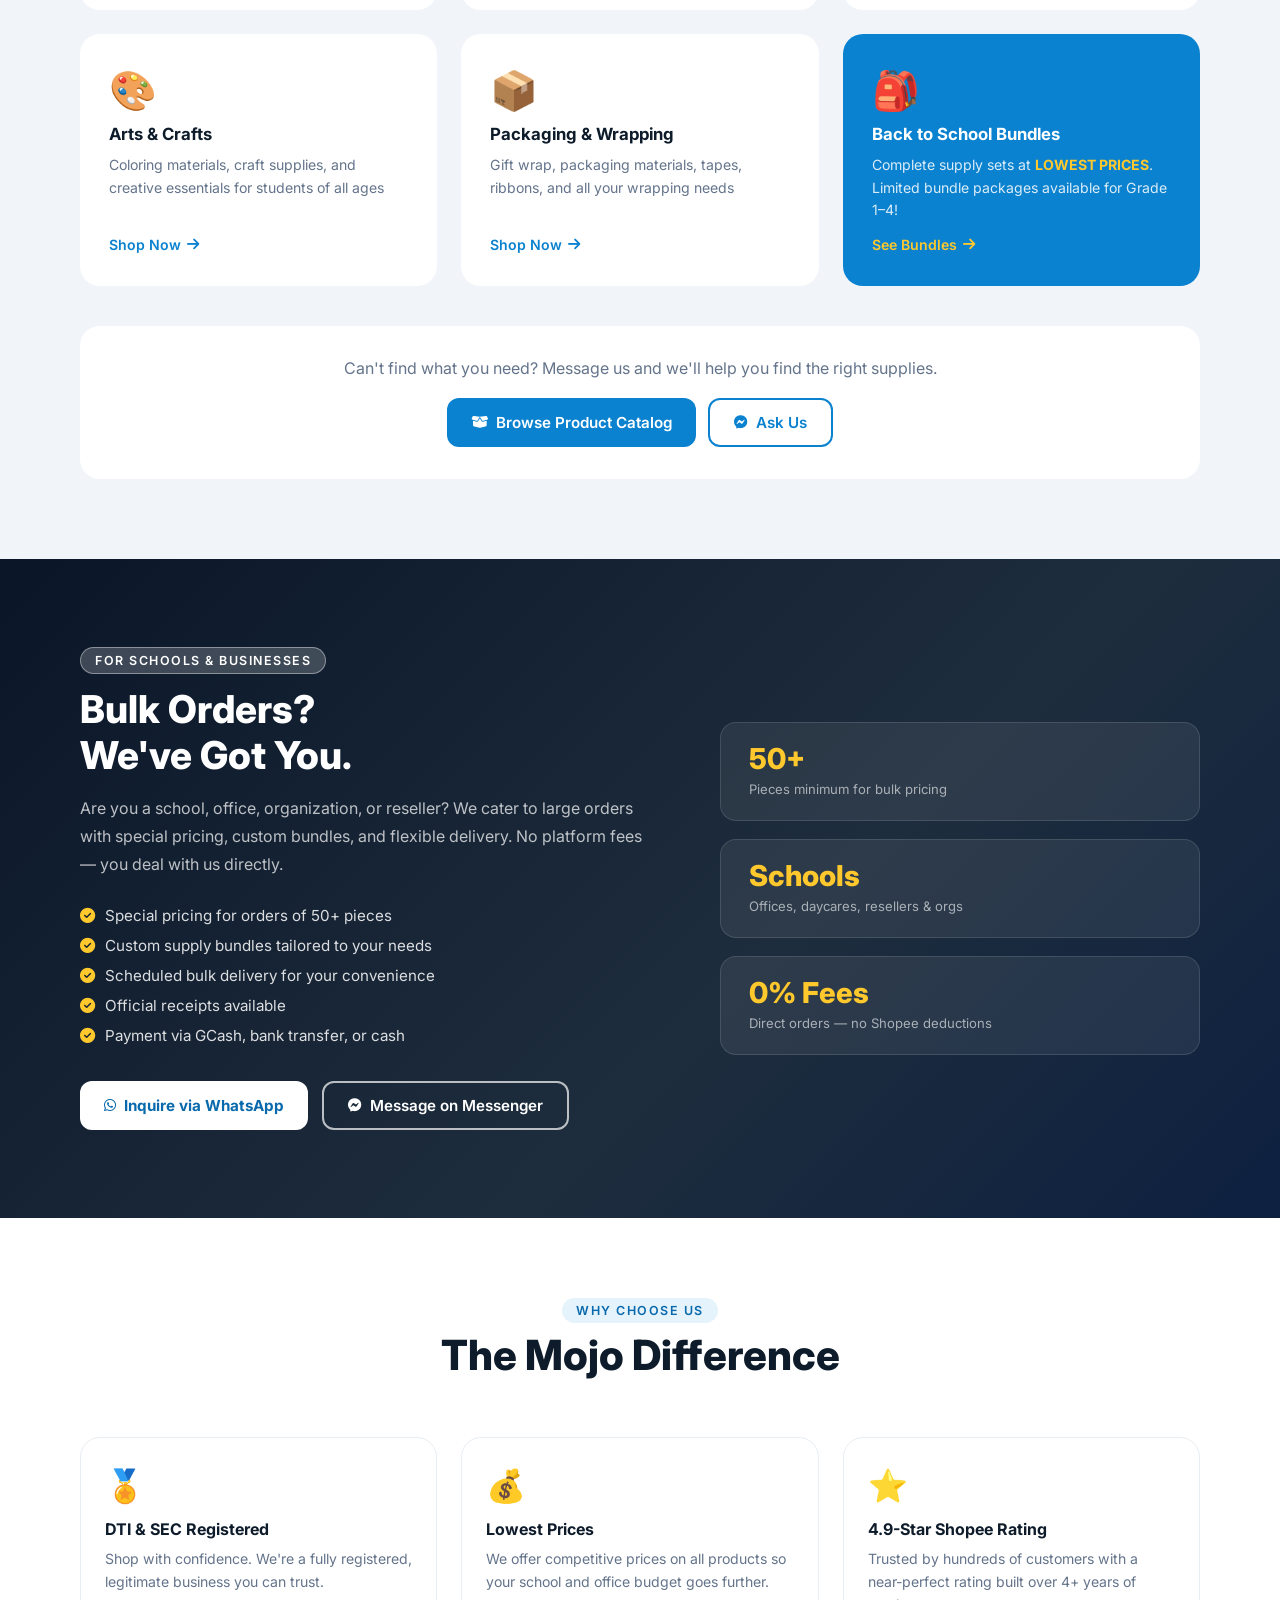
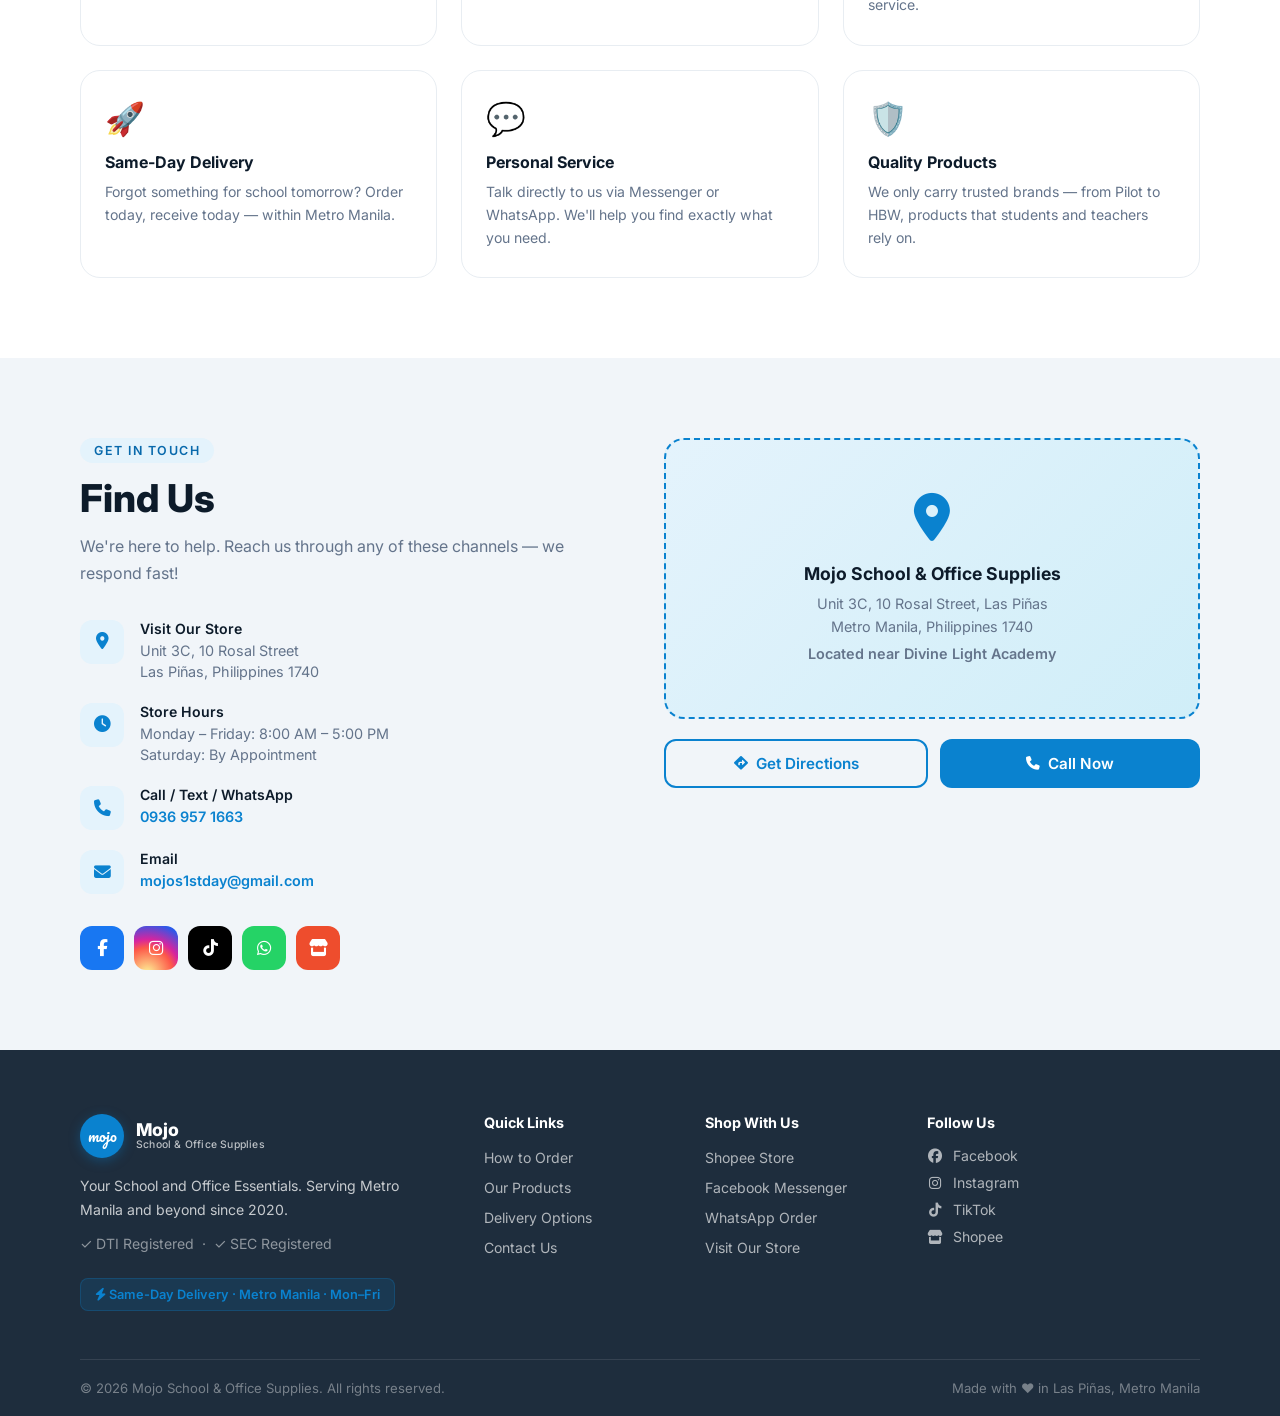
==== commit 93054212: "Add product catalog page with category filters and 25 products - New products.html: full catalog pag" ====
--- a/index.html
+++ b/index.html
@@ -69,7 +69,7 @@
         <ul class="nav-links">
           <li><a href="#home" class="nav-link">Home</a></li>
           <li><a href="#how-to-order" class="nav-link">How to Order</a></li>
-          <li><a href="#products" class="nav-link">Products</a></li>
+          <li><a href="products.html" class="nav-link">Products</a></li>
           <li><a href="#delivery" class="nav-link">Delivery</a></li>
           <li><a href="#order-form" class="nav-link">Order Now</a></li>
           <li><a href="#contact" class="nav-link">Contact</a></li>
@@ -530,8 +530,8 @@
       <div class="products-cta fade-up">
         <p>Can't find what you need? Message us and we'll help you find the right supplies.</p>
         <div class="products-cta-btns">
-          <a href="https://shopee.ph/mojo.sosupplies" target="_blank" rel="noopener" class="btn btn-primary">
-            <i class="fas fa-store"></i> Browse All Products
+          <a href="products.html" class="btn btn-primary">
+            <i class="fas fa-box-open"></i> Browse Product Catalog
           </a>
           <a href="https://m.me/mojo.sosupplies" target="_blank" rel="noopener" class="btn btn-outline-blue">
             <i class="fab fa-facebook-messenger"></i> Ask Us
@@ -736,7 +736,7 @@
           <h4>Quick Links</h4>
           <ul>
             <li><a href="#how-to-order">How to Order</a></li>
-            <li><a href="#products">Our Products</a></li>
+            <li><a href="products.html">Our Products</a></li>
             <li><a href="#delivery">Delivery Options</a></li>
             <li><a href="#contact">Contact Us</a></li>
           </ul>
--- a/style.css
+++ b/style.css
@@ -1374,3 +1374,377 @@
 .form-success h3 { font-size: 1.6rem; font-weight: 800; color: var(--dark); margin-bottom: 10px; }
 .form-success p { color: var(--gray); font-size: 1rem; margin-bottom: 28px; line-height: 1.6; }
 .success-btns { display: flex; gap: 14px; justify-content: center; flex-wrap: wrap; }
+
+
+/* ═══════════════════════════════════════════════════════════════
+   PRODUCTS CATALOG PAGE
+   ═══════════════════════════════════════════════════════════════ */
+
+/* ── Catalog Hero ───────────────────────────────────────────── */
+.cat-hero {
+  background: linear-gradient(135deg, var(--blue-darker) 0%, var(--blue) 100%);
+  padding: 108px 0 64px;
+  color: var(--white);
+  text-align: center;
+  position: relative;
+  overflow: hidden;
+}
+
+.cat-hero-content h1 {
+  font-size: clamp(2rem, 5vw, 3rem);
+  font-weight: 800;
+  color: var(--white);
+  margin: 12px 0 14px;
+  line-height: 1.15;
+}
+
+.cat-hero-content > p {
+  color: rgba(255,255,255,0.85);
+  font-size: 1.05rem;
+  max-width: 520px;
+  margin: 0 auto 24px;
+  line-height: 1.65;
+}
+
+.cat-hero-pills {
+  display: flex;
+  justify-content: center;
+  flex-wrap: wrap;
+  gap: 10px;
+}
+
+.cat-hero-pills span {
+  background: rgba(255,255,255,0.15);
+  border: 1px solid rgba(255,255,255,0.3);
+  color: var(--white);
+  padding: 7px 18px;
+  border-radius: 99px;
+  font-size: 0.85rem;
+  font-weight: 500;
+  display: flex;
+  align-items: center;
+  gap: 7px;
+}
+
+/* ── Catalog Section ────────────────────────────────────────── */
+.catalog-section {
+  padding: 56px 0 100px;
+  background: #F8FAFC;
+}
+
+/* ── Category Filter Bar ────────────────────────────────────── */
+.cat-filter-wrap {
+  overflow-x: auto;
+  -webkit-overflow-scrolling: touch;
+  padding-bottom: 4px;
+  margin-bottom: 20px;
+}
+
+.cat-filter-wrap::-webkit-scrollbar { height: 4px; }
+.cat-filter-wrap::-webkit-scrollbar-track { background: #E2E8F0; border-radius: 4px; }
+.cat-filter-wrap::-webkit-scrollbar-thumb { background: var(--blue-light); border-radius: 4px; }
+
+.cat-filters {
+  display: flex;
+  gap: 8px;
+  min-width: max-content;
+}
+
+.cat-btn {
+  padding: 9px 18px;
+  border-radius: 99px;
+  border: 2px solid #E2E8F0;
+  background: var(--white);
+  color: #475569;
+  font-size: 0.875rem;
+  font-weight: 600;
+  cursor: pointer;
+  white-space: nowrap;
+  transition: all 0.2s ease;
+  font-family: inherit;
+  line-height: 1;
+}
+
+.cat-btn:hover {
+  border-color: var(--blue);
+  color: var(--blue);
+  background: var(--blue-light);
+}
+
+.cat-btn.active {
+  background: var(--blue);
+  border-color: var(--blue);
+  color: var(--white);
+}
+
+/* ── Catalog Meta Row ───────────────────────────────────────── */
+.catalog-meta {
+  display: flex;
+  justify-content: space-between;
+  align-items: center;
+  margin-bottom: 24px;
+  flex-wrap: wrap;
+  gap: 8px;
+}
+
+#productCount {
+  font-size: 0.875rem;
+  color: #64748B;
+  font-weight: 600;
+}
+
+.catalog-meta-note {
+  font-size: 0.8rem;
+  color: #94A3B8;
+  display: flex;
+  align-items: center;
+  gap: 5px;
+}
+
+/* ── Product Card Grid ──────────────────────────────────────── */
+.catalog-grid {
+  display: grid;
+  grid-template-columns: repeat(4, 1fr);
+  gap: 20px;
+}
+
+/* ── Product Card ───────────────────────────────────────────── */
+@keyframes cardReveal {
+  from { opacity: 0; transform: translateY(22px); }
+  to   { opacity: 1; transform: translateY(0); }
+}
+
+.pc-card {
+  background: var(--white);
+  border-radius: 16px;
+  overflow: hidden;
+  box-shadow: 0 2px 8px rgba(0,0,0,0.06);
+  border: 1px solid #F1F5F9;
+  transition: transform 0.22s ease, box-shadow 0.22s ease;
+  position: relative;
+  animation: cardReveal 0.4s ease both;
+  display: flex;
+  flex-direction: column;
+}
+
+.pc-card:hover {
+  transform: translateY(-5px);
+  box-shadow: 0 16px 40px rgba(10,130,207,0.13);
+}
+
+/* Badge */
+.pc-badge {
+  position: absolute;
+  top: 10px;
+  left: 10px;
+  z-index: 2;
+  padding: 4px 10px;
+  border-radius: 99px;
+  font-size: 0.7rem;
+  font-weight: 700;
+  display: flex;
+  align-items: center;
+  gap: 4px;
+  letter-spacing: 0.01em;
+  text-transform: uppercase;
+}
+
+.pc-badge-best {
+  background: var(--yellow);
+  color: #7A4E00;
+}
+
+.pc-badge-pop {
+  background: #E0F2FE;
+  color: var(--blue-darker);
+}
+
+/* Image Wrapper */
+.pc-img-wrap {
+  width: 100%;
+  aspect-ratio: 1;
+  overflow: hidden;
+  flex-shrink: 0;
+}
+
+.pc-real-img {
+  width: 100%;
+  height: 100%;
+  object-fit: cover;
+  display: block;
+  transition: transform 0.3s ease;
+}
+
+.pc-card:hover .pc-real-img {
+  transform: scale(1.04);
+}
+
+/* Placeholder (when no photo yet) */
+.pc-placeholder {
+  width: 100%;
+  height: 100%;
+  display: flex;
+  flex-direction: column;
+  align-items: center;
+  justify-content: center;
+  gap: 10px;
+}
+
+.pc-placeholder i {
+  font-size: 2.2rem;
+  opacity: 0.55;
+}
+
+.pc-placeholder span {
+  font-size: 0.72rem;
+  font-weight: 500;
+  color: #94A3B8;
+  letter-spacing: 0.02em;
+}
+
+/* Card Body */
+.pc-body {
+  padding: 14px 16px 16px;
+  display: flex;
+  flex-direction: column;
+  flex: 1;
+}
+
+.pc-cat-badge {
+  display: inline-block;
+  font-size: 0.68rem;
+  font-weight: 700;
+  padding: 2px 8px;
+  border-radius: 99px;
+  margin-bottom: 7px;
+  text-transform: uppercase;
+  letter-spacing: 0.05em;
+  align-self: flex-start;
+}
+
+.pc-name {
+  font-size: 0.93rem;
+  font-weight: 700;
+  color: var(--dark);
+  margin-bottom: 4px;
+  display: -webkit-box;
+  -webkit-line-clamp: 2;
+  -webkit-box-orient: vertical;
+  overflow: hidden;
+  line-height: 1.35;
+}
+
+.pc-desc {
+  font-size: 0.77rem;
+  color: #94A3B8;
+  margin-bottom: 14px;
+  flex: 1;
+  line-height: 1.4;
+}
+
+.pc-footer {
+  display: flex;
+  align-items: center;
+  justify-content: space-between;
+  gap: 8px;
+  margin-top: auto;
+}
+
+.pc-price {
+  color: var(--blue);
+  font-size: 0.95rem;
+  line-height: 1;
+}
+
+.pc-price strong {
+  font-size: 1.25rem;
+  font-weight: 800;
+}
+
+.pc-price-ask {
+  font-size: 0.77rem;
+  color: #94A3B8;
+  font-style: italic;
+}
+
+.pc-order-btn {
+  display: flex;
+  align-items: center;
+  gap: 5px;
+  background: #25D366;
+  color: var(--white);
+  padding: 7px 14px;
+  border-radius: 99px;
+  font-size: 0.8rem;
+  font-weight: 700;
+  text-decoration: none;
+  white-space: nowrap;
+  transition: background 0.2s ease, transform 0.15s ease;
+  flex-shrink: 0;
+}
+
+.pc-order-btn:hover {
+  background: #1DA851;
+  transform: translateY(-1px);
+}
+
+/* ── Bottom CTA ─────────────────────────────────────────────── */
+.catalog-bottom-cta {
+  margin-top: 64px;
+  background: var(--white);
+  border-radius: 20px;
+  padding: 40px 48px;
+  box-shadow: 0 4px 24px rgba(0,0,0,0.06);
+  border: 1px solid #F1F5F9;
+}
+
+.catalog-bottom-cta-inner {
+  display: flex;
+  align-items: center;
+  justify-content: space-between;
+  gap: 24px;
+  flex-wrap: wrap;
+}
+
+.cbc-text h3 {
+  font-size: 1.4rem;
+  font-weight: 800;
+  margin-bottom: 6px;
+  color: var(--dark);
+}
+
+.cbc-text p {
+  color: #64748B;
+  font-size: 0.95rem;
+  line-height: 1.55;
+  max-width: 460px;
+}
+
+.cbc-btns {
+  display: flex;
+  gap: 12px;
+  flex-wrap: wrap;
+  flex-shrink: 0;
+}
+
+/* ── Responsive ─────────────────────────────────────────────── */
+@media (max-width: 1200px) {
+  .catalog-grid { grid-template-columns: repeat(3, 1fr); }
+}
+
+@media (max-width: 900px) {
+  .catalog-grid { grid-template-columns: repeat(2, 1fr); gap: 14px; }
+  .catalog-bottom-cta { padding: 28px 24px; }
+  .catalog-bottom-cta-inner { flex-direction: column; gap: 20px; }
+  .cbc-btns { width: 100%; }
+  .cbc-btns .btn { flex: 1; justify-content: center; }
+}
+
+@media (max-width: 480px) {
+  .catalog-grid { grid-template-columns: repeat(2, 1fr); gap: 10px; }
+  .pc-body { padding: 10px 12px 12px; }
+  .pc-name { font-size: 0.83rem; }
+  .pc-order-btn { padding: 6px 10px; font-size: 0.75rem; }
+  .cat-hero { padding: 88px 0 48px; }
+  .catalog-section { padding: 40px 0 72px; }
+}
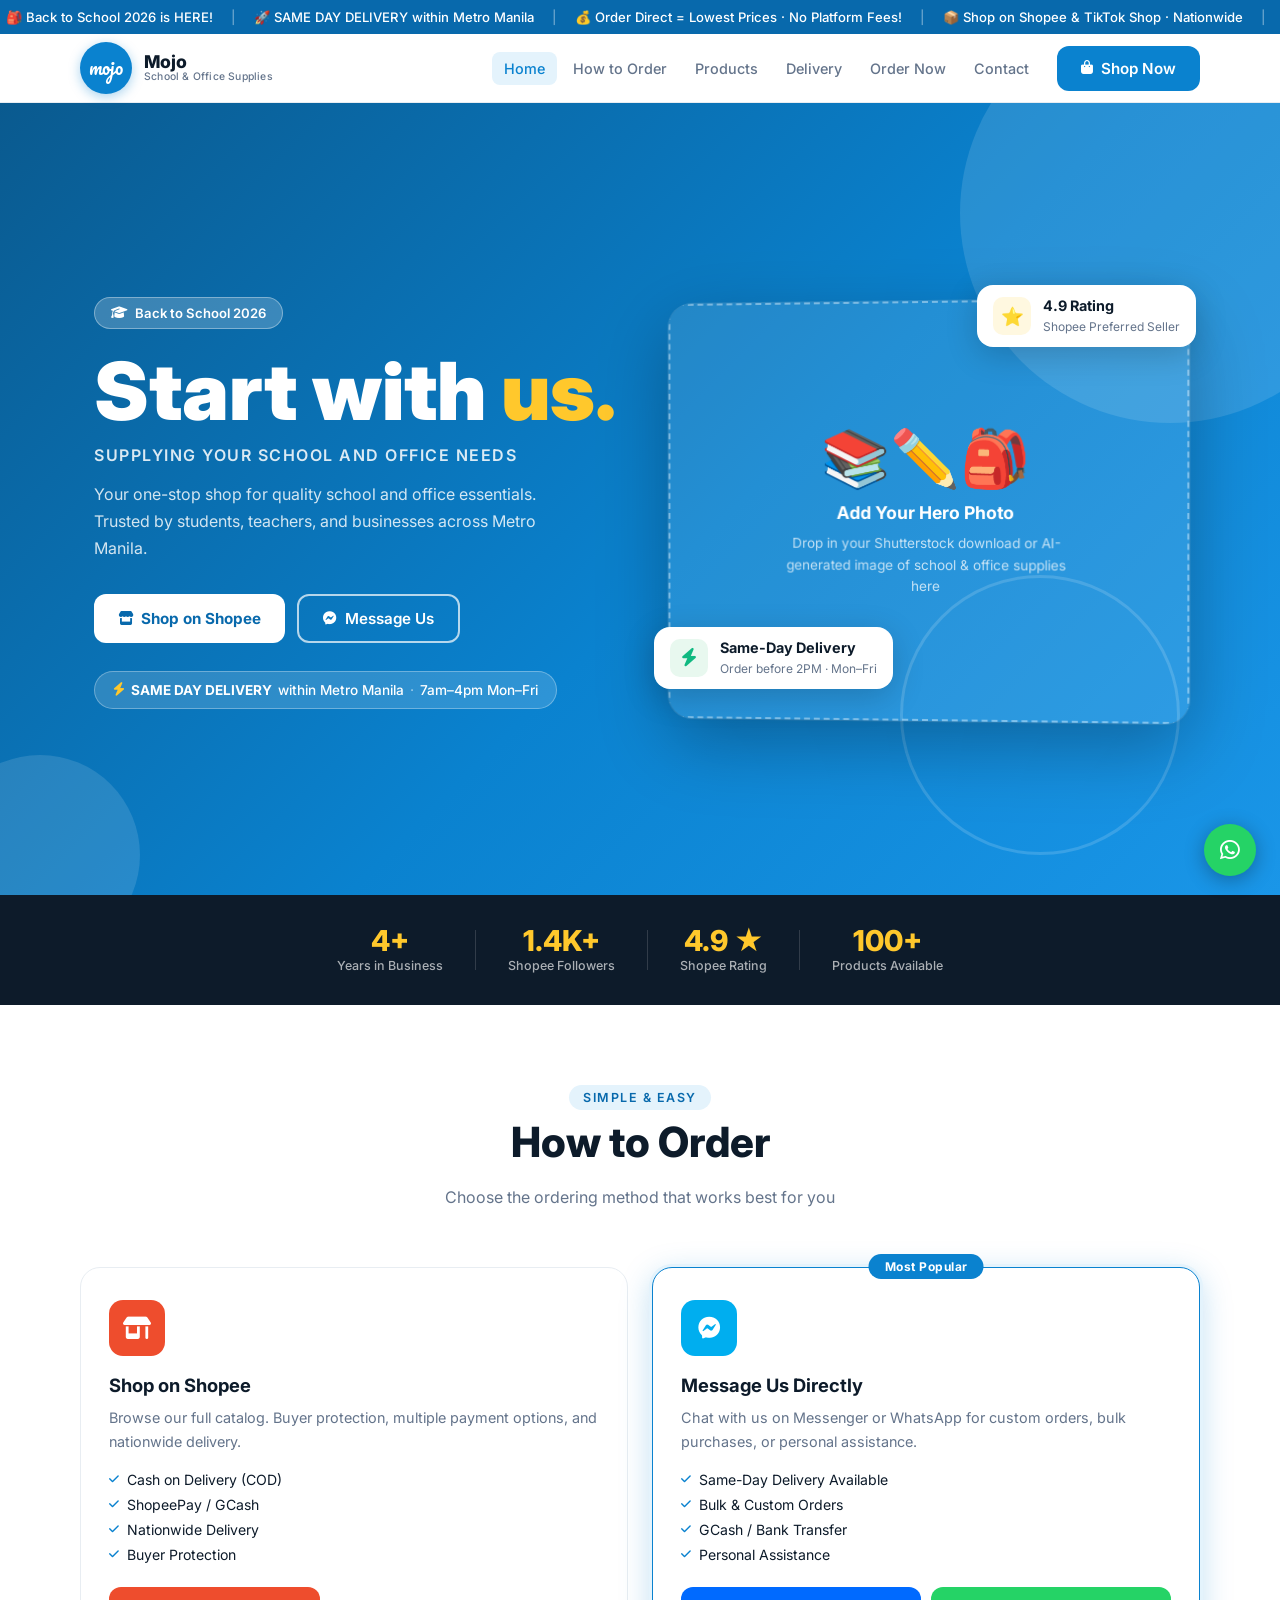
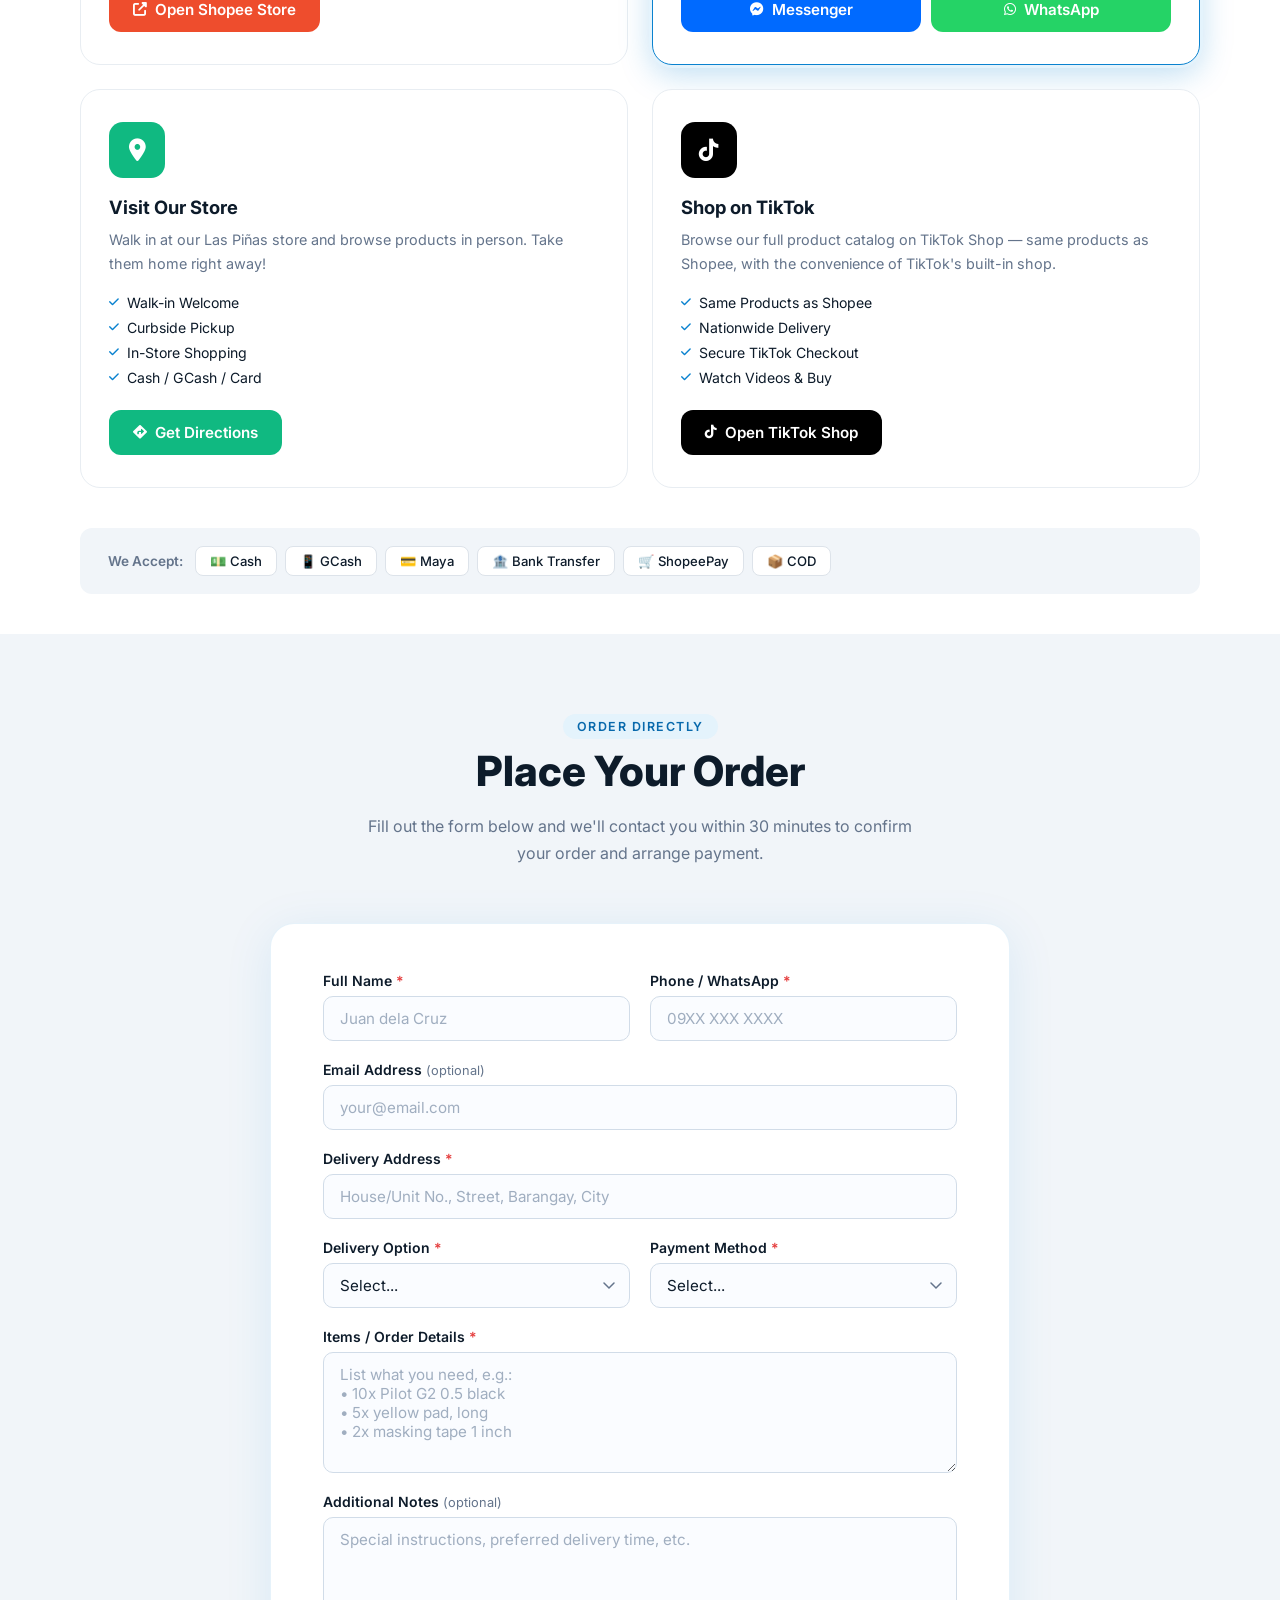
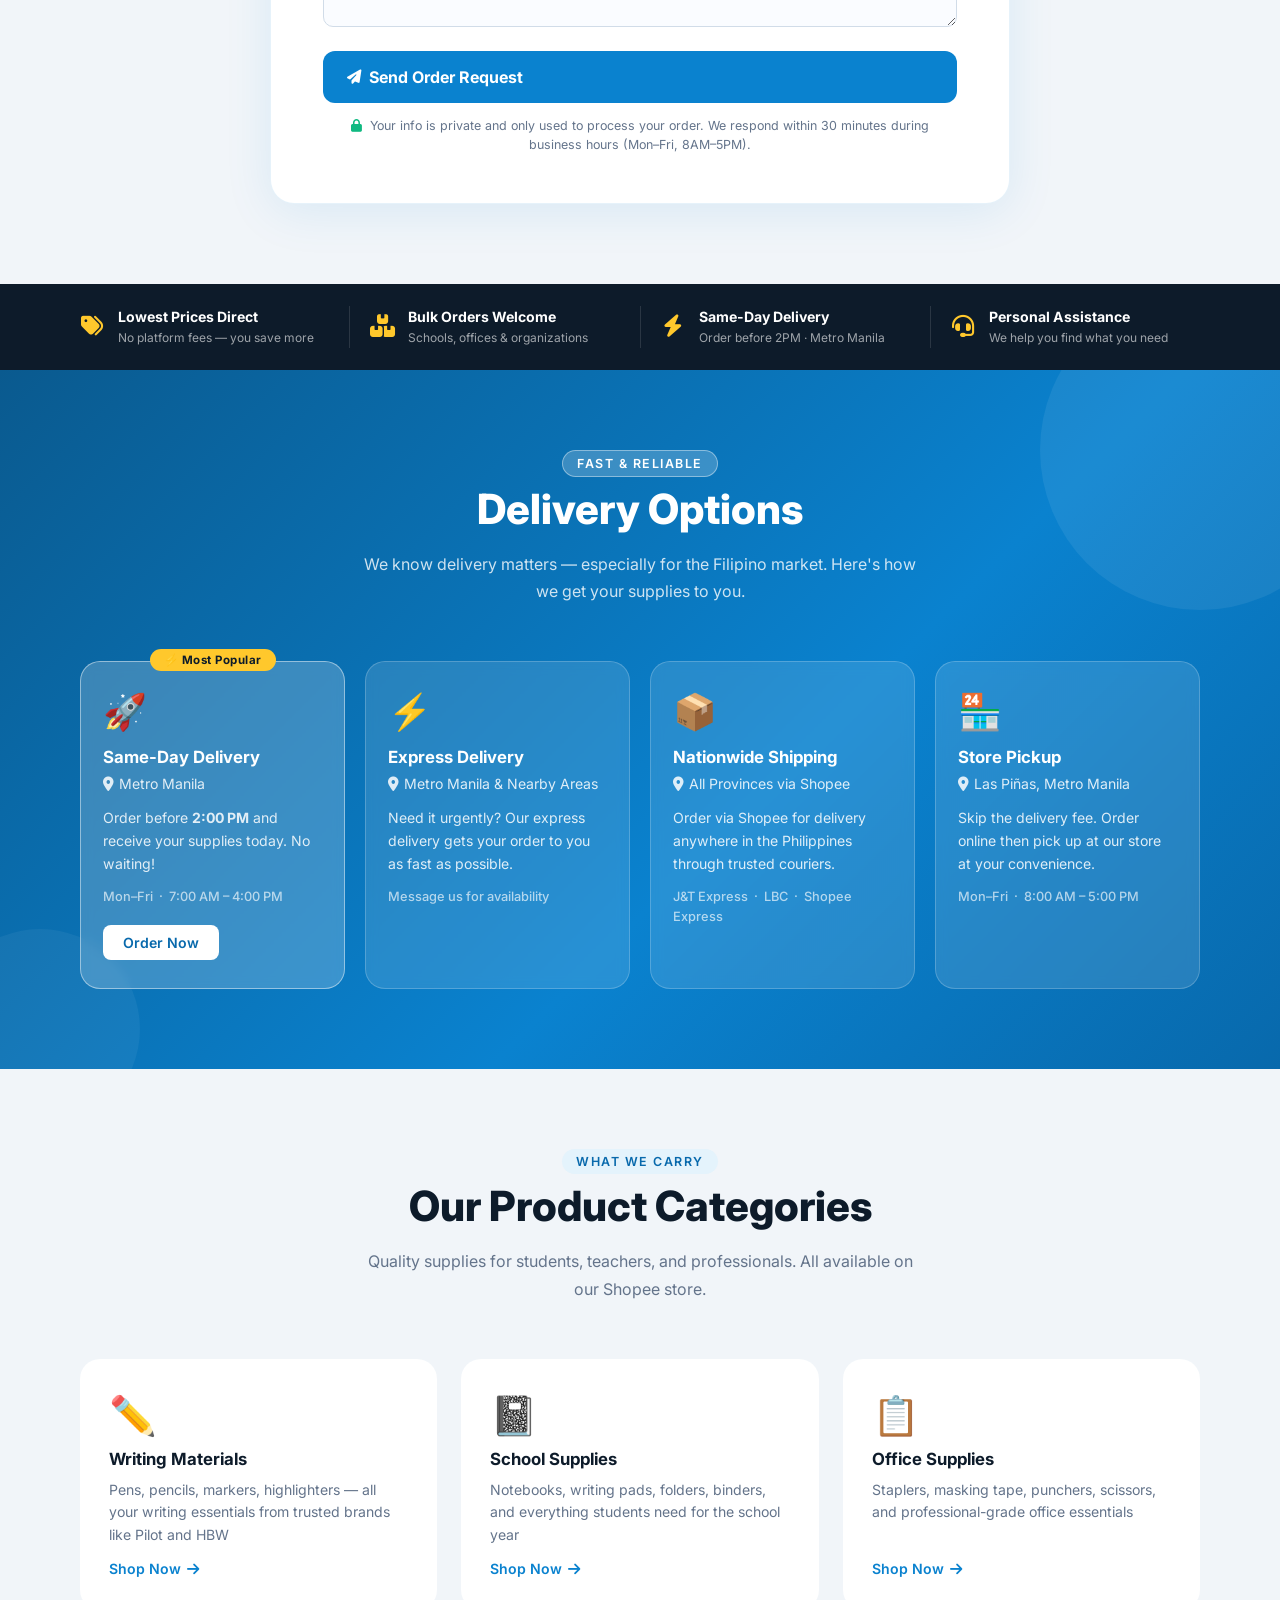
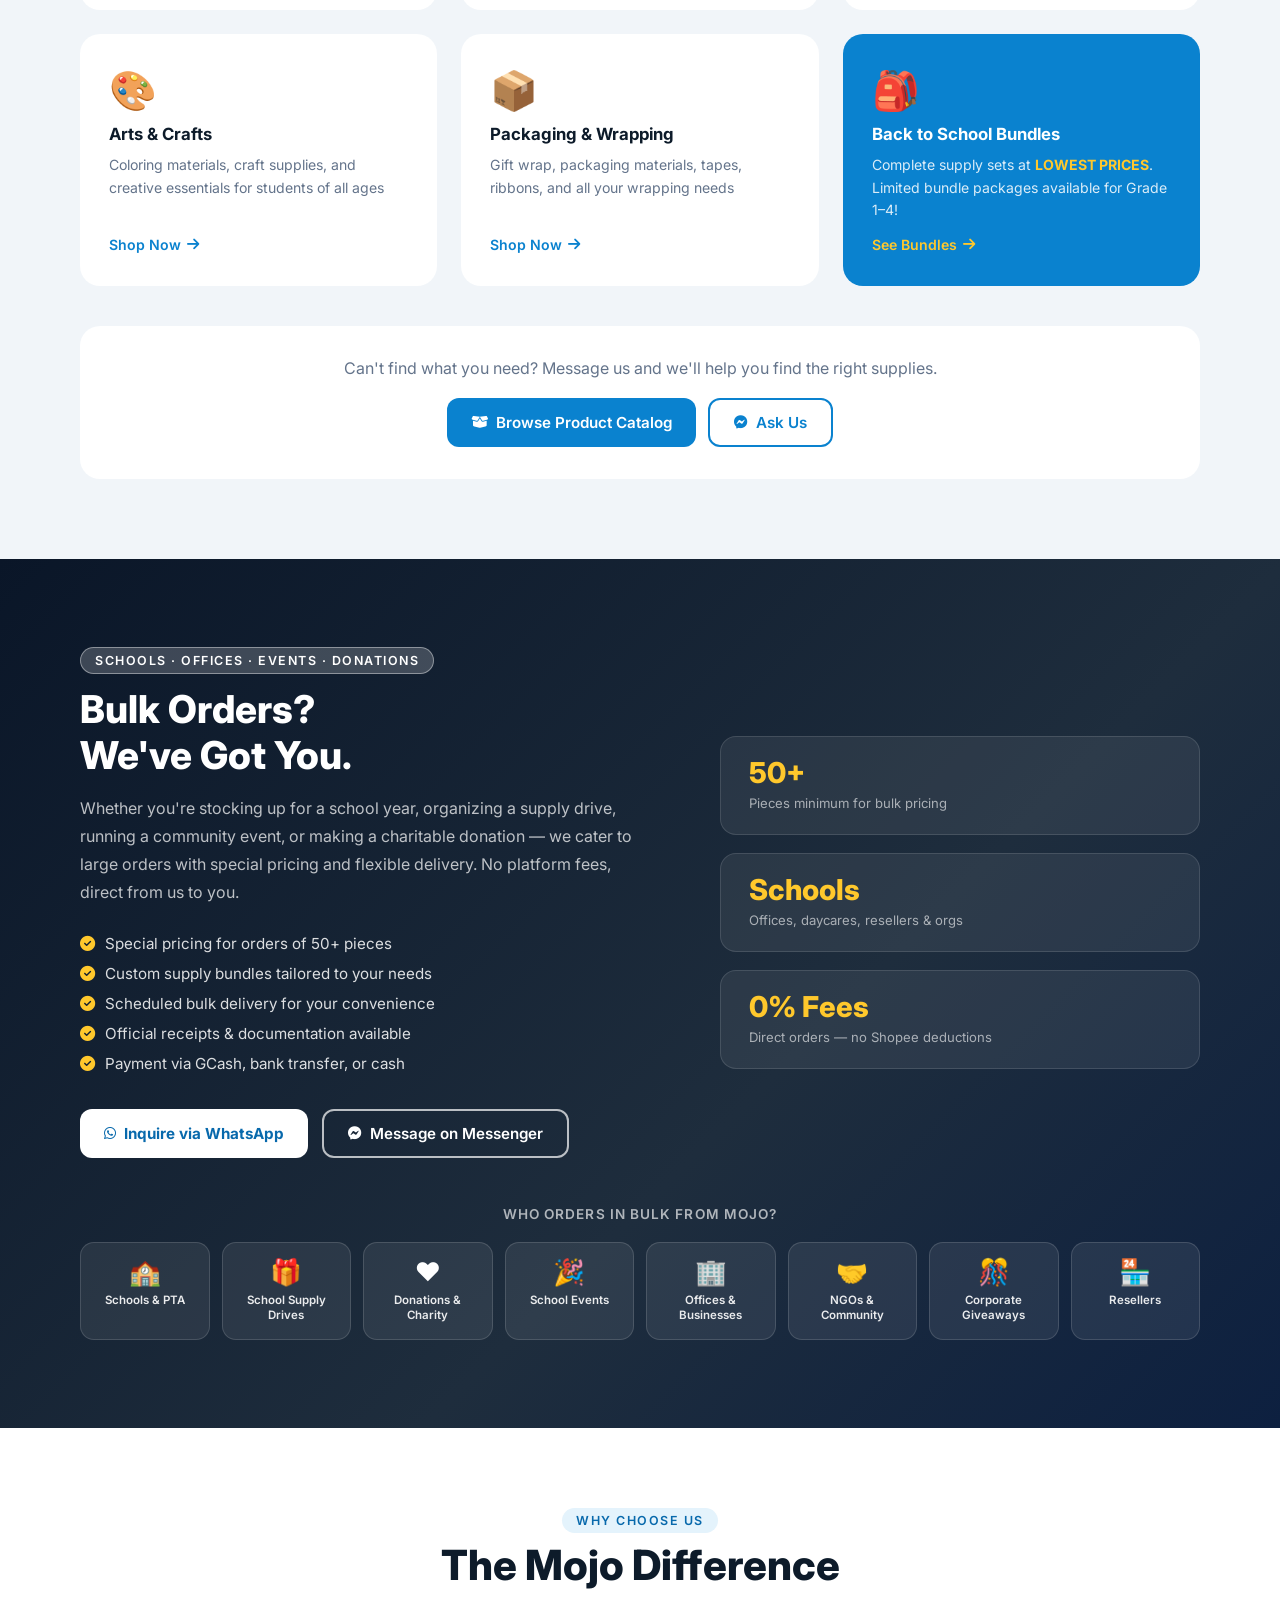
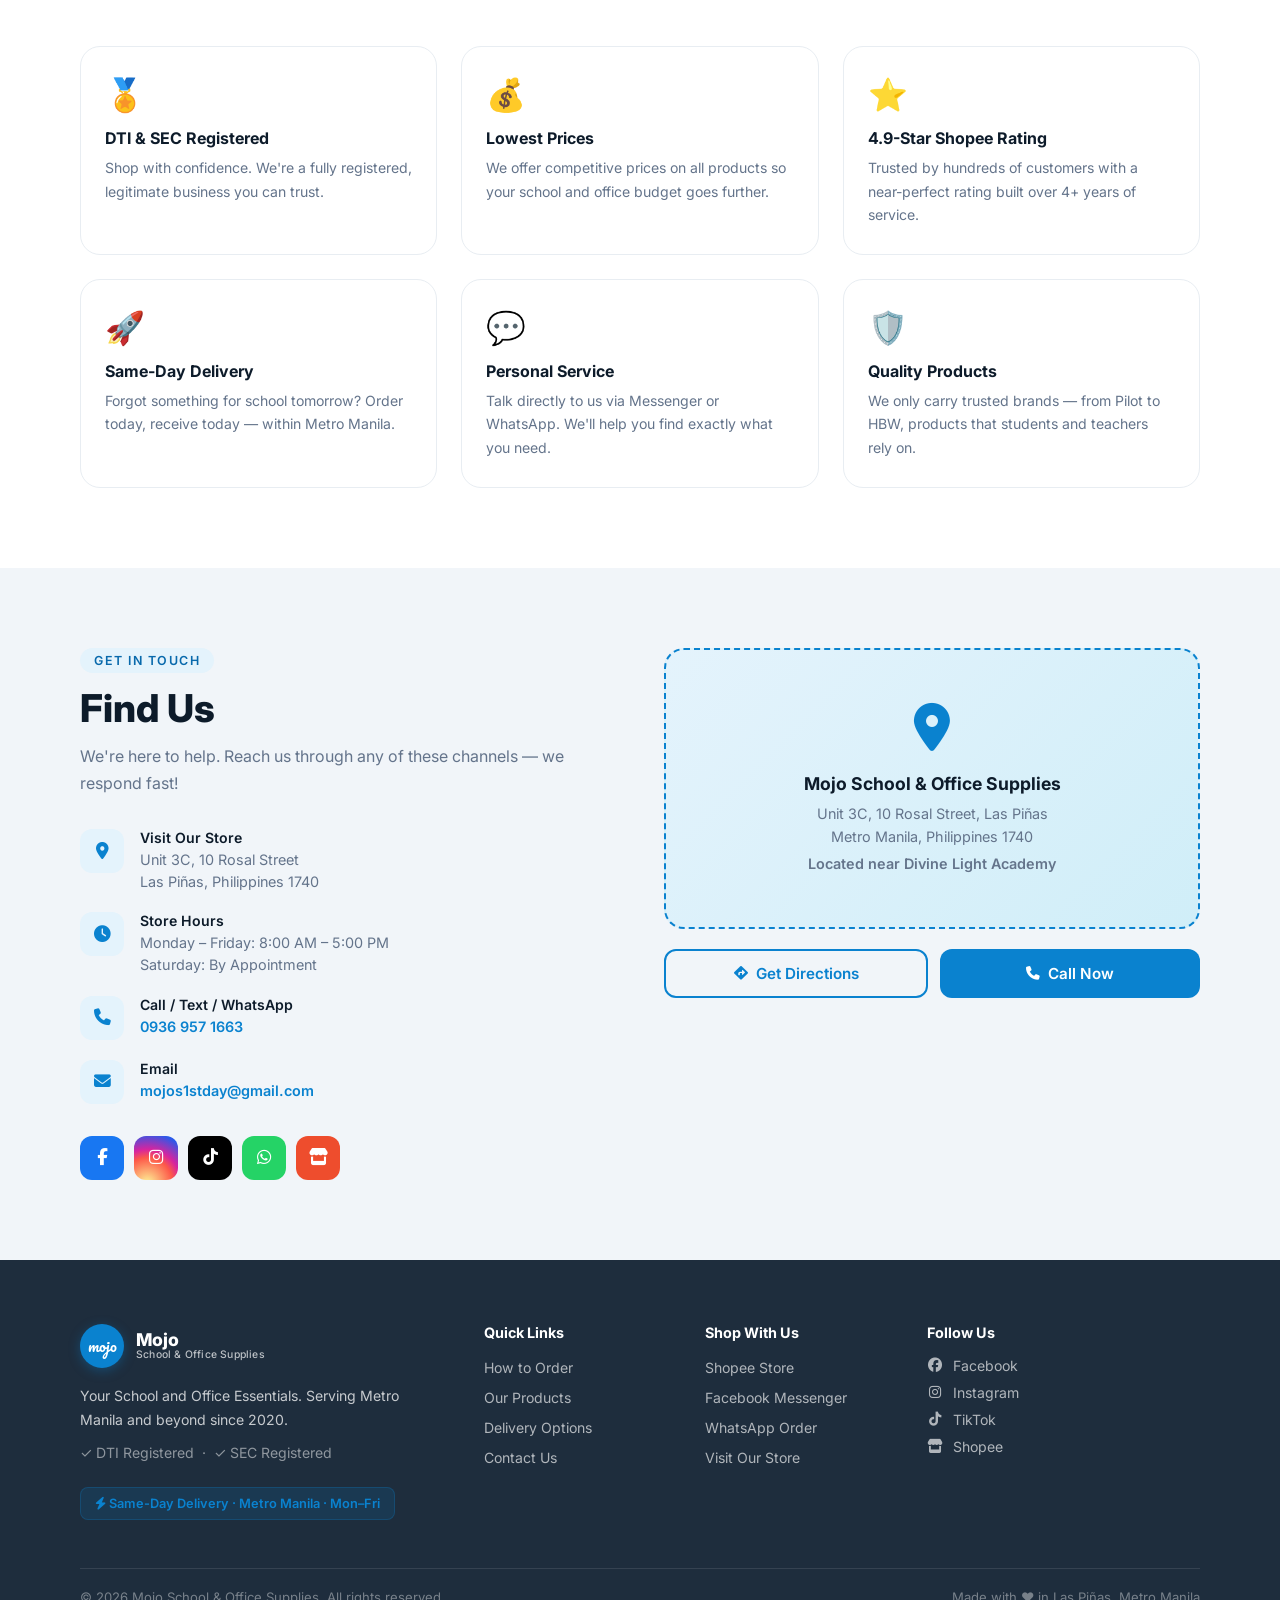
==== commit f4ff04ee: "Expand bulk orders section with use-cases grid - Updated section tag + description to mention donati" ====
--- a/index.html
+++ b/index.html
@@ -547,14 +547,14 @@
       <div class="bulk-inner fade-up">
 
         <div class="bulk-content">
-          <span class="section-tag-white">For Schools &amp; Businesses</span>
+          <span class="section-tag-white">Schools · Offices · Events · Donations</span>
           <h2>Bulk Orders? <br>We've Got You.</h2>
-          <p>Are you a school, office, organization, or reseller? We cater to large orders with special pricing, custom bundles, and flexible delivery. No platform fees — you deal with us directly.</p>
+          <p>Whether you're stocking up for a school year, organizing a supply drive, running a community event, or making a charitable donation — we cater to large orders with special pricing and flexible delivery. No platform fees, direct from us to you.</p>
           <ul class="bulk-list">
             <li><i class="fas fa-check-circle"></i> Special pricing for orders of 50+ pieces</li>
             <li><i class="fas fa-check-circle"></i> Custom supply bundles tailored to your needs</li>
             <li><i class="fas fa-check-circle"></i> Scheduled bulk delivery for your convenience</li>
-            <li><i class="fas fa-check-circle"></i> Official receipts available</li>
+            <li><i class="fas fa-check-circle"></i> Official receipts &amp; documentation available</li>
             <li><i class="fas fa-check-circle"></i> Payment via GCash, bank transfer, or cash</li>
           </ul>
           <div class="bulk-btns">
@@ -583,6 +583,46 @@
         </div>
 
       </div>
+
+      <!-- Who Orders in Bulk -->
+      <div class="bulk-use-cases fade-up">
+        <p class="bulk-use-label">Who orders in bulk from Mojo?</p>
+        <div class="bulk-use-grid">
+          <div class="bulk-use-item">
+            <span>🏫</span>
+            <strong>Schools &amp; PTA</strong>
+          </div>
+          <div class="bulk-use-item">
+            <span>🎁</span>
+            <strong>School Supply Drives</strong>
+          </div>
+          <div class="bulk-use-item">
+            <span>❤️</span>
+            <strong>Donations &amp; Charity</strong>
+          </div>
+          <div class="bulk-use-item">
+            <span>🎉</span>
+            <strong>School Events</strong>
+          </div>
+          <div class="bulk-use-item">
+            <span>🏢</span>
+            <strong>Offices &amp; Businesses</strong>
+          </div>
+          <div class="bulk-use-item">
+            <span>🤝</span>
+            <strong>NGOs &amp; Community</strong>
+          </div>
+          <div class="bulk-use-item">
+            <span>🎊</span>
+            <strong>Corporate Giveaways</strong>
+          </div>
+          <div class="bulk-use-item">
+            <span>🏪</span>
+            <strong>Resellers</strong>
+          </div>
+        </div>
+      </div>
+
     </div>
   </section>
 
--- a/style.css
+++ b/style.css
@@ -1748,3 +1748,70 @@
   .cat-hero { padding: 88px 0 48px; }
   .catalog-section { padding: 40px 0 72px; }
 }
+
+
+/* ═══════════════════════════════════════════════════════════════
+   BULK ORDER USE-CASES GRID
+   ═══════════════════════════════════════════════════════════════ */
+
+.bulk-use-cases {
+  margin-top: 48px;
+  text-align: center;
+}
+
+.bulk-use-label {
+  color: rgba(255,255,255,0.65);
+  font-size: 0.85rem;
+  font-weight: 600;
+  text-transform: uppercase;
+  letter-spacing: 0.08em;
+  margin-bottom: 20px;
+}
+
+.bulk-use-grid {
+  display: grid;
+  grid-template-columns: repeat(8, 1fr);
+  gap: 12px;
+}
+
+.bulk-use-item {
+  background: rgba(255,255,255,0.08);
+  border: 1px solid rgba(255,255,255,0.14);
+  border-radius: 14px;
+  padding: 16px 10px;
+  display: flex;
+  flex-direction: column;
+  align-items: center;
+  gap: 8px;
+  transition: background 0.2s ease, transform 0.2s ease;
+  cursor: default;
+}
+
+.bulk-use-item:hover {
+  background: rgba(255,255,255,0.14);
+  transform: translateY(-2px);
+}
+
+.bulk-use-item span {
+  font-size: 1.6rem;
+  line-height: 1;
+}
+
+.bulk-use-item strong {
+  font-size: 0.72rem;
+  font-weight: 600;
+  color: rgba(255,255,255,0.9);
+  text-align: center;
+  line-height: 1.3;
+}
+
+@media (max-width: 900px) {
+  .bulk-use-grid { grid-template-columns: repeat(4, 1fr); }
+}
+
+@media (max-width: 500px) {
+  .bulk-use-grid { grid-template-columns: repeat(4, 1fr); gap: 8px; }
+  .bulk-use-item { padding: 12px 6px; }
+  .bulk-use-item span { font-size: 1.3rem; }
+  .bulk-use-item strong { font-size: 0.65rem; }
+}
